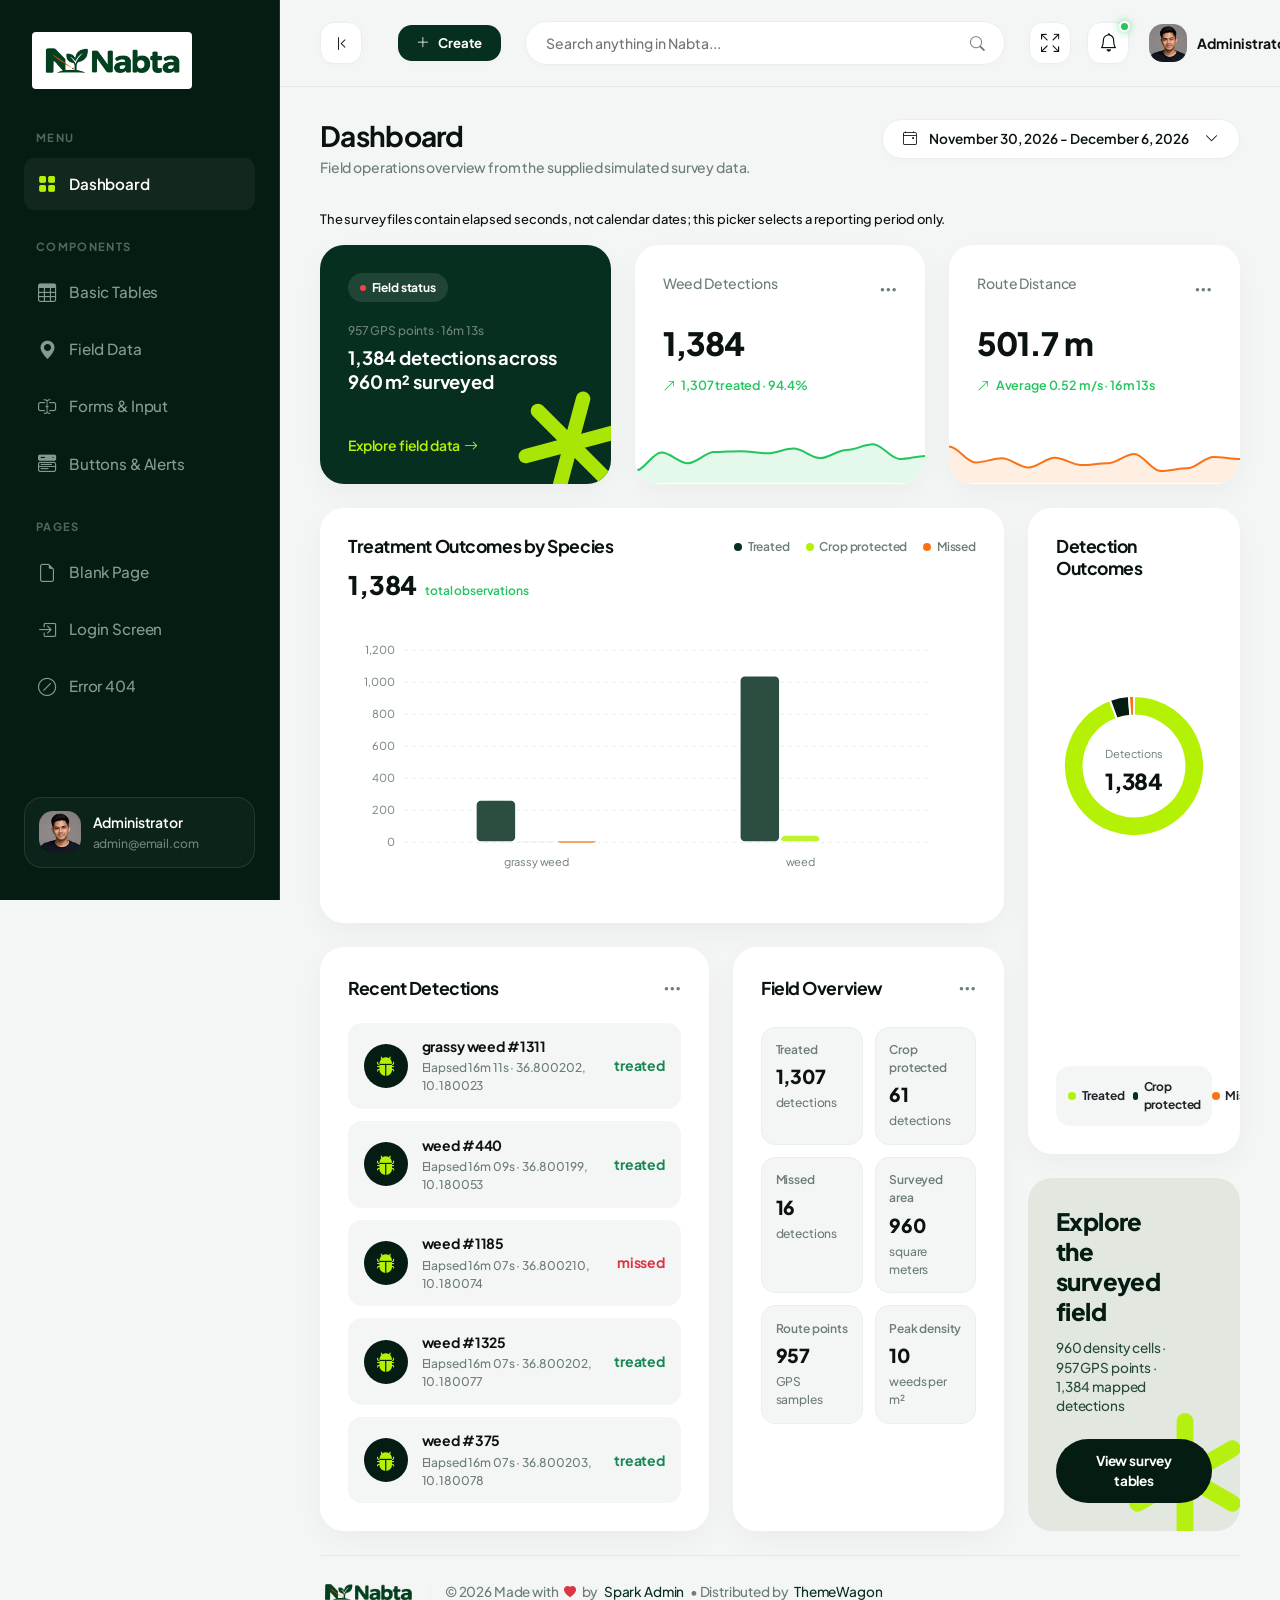
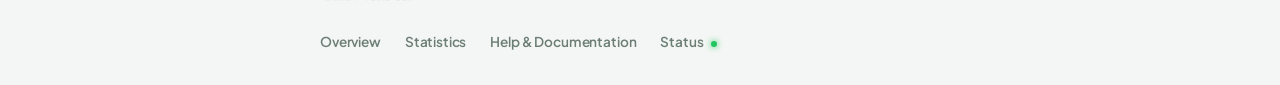
==== index.html @ 24cec5b4 "Complete Nabta field operations dashboard Co-authored-by: Copilot <223556219+Copilot@users.noreply.g" ====
<!DOCTYPE html>
<html lang="en">

<head>
  <meta charset="UTF-8">
  <meta name="viewport" content="width=device-width, initial-scale=1.0">
  <title>Nabta - Admin Dashboard</title>

  <!-- SEO Optimization -->
  <meta name="description" content="Nabta Admin Dashboard">
  <meta name="author" content="Spark Admin Team">

  <!-- Favicon -->
  <link rel="icon" type="image/png" href="assets/images/favicon.ico">

  <!-- Local Third-Party Libraries (100% Offline Compatible) -->
  <link rel="stylesheet" href="assets/libs/bootstrap/css/bootstrap.min.css">
  <link rel="stylesheet" href="assets/libs/bootstrap-icons/bootstrap-icons.css">
  <link rel="stylesheet" href="assets/libs/apexcharts/apexcharts.css">
  <link rel="stylesheet" href="assets/libs/flatpickr/flatpickr.min.css">

  <!-- Main Design System & Custom Stylesheet -->
  <link rel="stylesheet" href="assets/css/main.css">
</head>

<body>

  <!-- ==========================================
         START: Sidebar Component
         Highly polished, dark-green sticky navigation
         ========================================== -->
  <div class="sidebar-wrapper" id="sidebar">
    <!-- Brand Logo / Identity -->
    <a href="index.html" class="sidebar-brand">
      <img src="assets/images/nabta-logo.png" alt="Nabta">
    </a>

    <!-- Navigation Menu -->
    <div class="flex-grow-1 overflow-y-auto">
      <!-- Group: Menu -->
      <div class="sidebar-menu-section">
        <div class="sidebar-menu-title">Menu</div>
        <ul class="sidebar-menu-list">
          <li class="sidebar-menu-item">
            <a href="index.html" class="sidebar-menu-link active" id="menu-overview" title="Overview">
              <i class="bi bi-grid-fill"></i>
              <span>Dashboard</span>
            </a>
          </li>
        </ul>
      </div>

      <!-- Group: Components -->
      <div class="sidebar-menu-section">
        <div class="sidebar-menu-title">Components</div>
        <ul class="sidebar-menu-list">
          <li class="sidebar-menu-item">
            <a href="tables-basic.html" class="sidebar-menu-link" id="menu-basictables" title="Basic Tables">
              <i class="bi bi-table"></i>
              <span>Basic Tables</span>
            </a>
          </li>
          <li class="sidebar-menu-item">
            <a href="field-data.html" class="sidebar-menu-link" id="menu-fielddata" title="Field Data">
              <i class="bi bi-geo-alt-fill"></i>
              <span>Field Data</span>
            </a>
          </li>
          <li class="sidebar-menu-item">
            <a href="ui-forms.html" class="sidebar-menu-link" id="menu-uiforms" title="Forms and Input">
              <i class="bi bi-input-cursor-text"></i>
              <span>Forms & Input</span>
            </a>
          </li>
          <li class="sidebar-menu-item">
            <a href="ui-buttons.html" class="sidebar-menu-link" id="menu-uibuttons" title="Buttons">
              <i class="bi bi-menu-button-wide-fill"></i>
              <span>Buttons & Alerts</span>
            </a>
          </li>
        </ul>
      </div>

      <!-- Group: Pages -->
      <div class="sidebar-menu-section">
        <div class="sidebar-menu-title">Pages</div>
        <ul class="sidebar-menu-list">
          <li class="sidebar-menu-item">
            <a href="page-blank.html" class="sidebar-menu-link" id="menu-blankpage" title="Blank Page">
              <i class="bi bi-file-earmark"></i>
              <span>Blank Page</span>
            </a>
          </li>
          <li class="sidebar-menu-item">
            <a href="page-login.html" class="sidebar-menu-link" id="menu-loginpage" title="Login Page">
              <i class="bi bi-box-arrow-in-right"></i>
              <span>Login Screen</span>
            </a>
          </li>
          <li class="sidebar-menu-item">
            <a href="page-404.html" class="sidebar-menu-link" id="menu-404" title="404 Page">
              <i class="bi bi-slash-circle"></i>
              <span>Error 404</span>
            </a>
          </li>
        </ul>
      </div>
    </div>

    <!-- Sidebar Profile Card (Dynamic Footer) -->
    <div class="sidebar-profile">
      <img src="assets/images/avatar.png" alt="Administrator" class="sidebar-profile-img"
        onerror="this.src='https://images.unsplash.com/photo-1534528741775-53994a69daeb?q=80&w=256&auto=format&fit=crop'">
      <div class="sidebar-profile-info">
        <div class="sidebar-profile-name">Administrator</div>
        <div class="sidebar-profile-email">admin@email.com</div>
      </div>
    </div>
  </div>
  <!-- ==========================================
         END: Sidebar Component
         ========================================== -->


  <!-- ==========================================
         START: Main Content Area
         ========================================== -->
  <div class="main-wrapper">

    <!-- START: Top Navbar Component -->
    <header class="navbar-custom">
      <div class="navbar-left">
        <!-- Desktop sidebar toggle (visible on large screens only) -->
        <button class="btn-desktop-toggle d-none d-xl-flex align-items-center justify-content-center me-3"
          id="desktop-sidebar-toggle" aria-label="Minimize Sidebar">
          <i class="bi bi-chevron-bar-left"></i>
        </button>
        <!-- Mobile sidebar toggle -->
        <button class="sidebar-toggle-btn me-2" id="sidebar-toggle" aria-label="Toggle Navigation">
          <i class="bi bi-list"></i>
        </button>

        <!-- Quick Actions Dropdown -->
        <div class="dropdown ms-2">
          <button class="btn-quick-action dropdown-toggle" type="button" data-bs-toggle="dropdown" aria-expanded="false"
            id="quick-actions-dropdown">
            <i class="bi bi-plus-lg"></i>
            <span>Create</span>
          </button>
          <ul class="dropdown-menu dropdown-menu-quick-action" aria-labelledby="quick-actions-dropdown">
            <li class="dropdown-header">Quick Action Shortcuts</li>
            <li><a class="dropdown-item" href="#"><i class="bi bi-file-earmark-plus"></i> New Invoice</a></li>
            <li><a class="dropdown-item" href="#"><i class="bi bi-person-plus"></i> New User</a></li>
            <li><a class="dropdown-item" href="#"><i class="bi bi-box-seam"></i> New Product</a></li>
            <li>
              <hr class="dropdown-divider">
            </li>
            <li><a class="dropdown-item" href="#"><i class="bi bi-gear"></i> System Settings</a></li>
          </ul>
        </div>
      </div>

      <!-- Mid navbar: search pill -->
      <div class="navbar-search-wrapper">
        <input type="text" class="navbar-search-input" placeholder="Search anything in Nabta..." id="main-search">
        <button class="navbar-search-btn" aria-label="Search">
          <i class="bi bi-search"></i>
        </button>
      </div>

      <!-- Right actions -->
      <div class="navbar-actions">
        <!-- Fullscreen Toggle -->
        <button class="navbar-action-btn me-1" aria-label="Toggle Fullscreen" id="btn-fullscreen">
          <i class="bi bi-arrows-fullscreen"></i>
        </button>
        <div class="dropdown">
          <button class="navbar-action-btn dropdown-toggle" type="button" data-bs-toggle="dropdown"
            aria-expanded="false" id="btn-notifications" data-bs-auto-close="outside">
            <i class="bi bi-bell"></i>
            <span class="navbar-action-badge"></span>
          </button>
          <div class="dropdown-menu dropdown-menu-end dropdown-menu-notification p-0"
            aria-labelledby="btn-notifications">
            <div class="notification-header">
              <h6 class="notification-title">Notifications</h6>
              <button class="btn-clear-all" type="button">Mark all read</button>
            </div>
            <div class="notification-list" id="field-notifications">
              <p class="notification-text px-3 py-2 mb-0">Loading field alerts...</p>
            </div>
            <a href="ui-buttons.html#dataset-alerts" class="notification-footer">View All Field Alerts</a>
          </div>
        </div>

        <!-- Profile Dropdown -->
        <div class="dropdown ms-2">
          <button class="navbar-profile-btn dropdown-toggle" type="button" data-bs-toggle="dropdown"
            aria-expanded="false" id="profile-dropdown">
            <img src="assets/images/avatar.png" alt="Profile Image" class="navbar-profile-img">
            <span class="navbar-profile-name d-none d-md-inline">Administrator</span>
            <i class="bi bi-chevron-down navbar-profile-caret"></i>
          </button>
          <ul class="dropdown-menu dropdown-menu-end dropdown-menu-profile" aria-labelledby="profile-dropdown">
            <li class="dropdown-header">Welcome !</li>
            <li><a class="dropdown-item" href="#"><i class="bi bi-person"></i> My Account</a></li>
            <li><a class="dropdown-item" href="#"><i class="bi bi-gear"></i> Settings</a></li>
            <li><a class="dropdown-item" href="#"><i class="bi bi-lock"></i> Lock Screen</a></li>
            <li>
              <hr class="dropdown-divider">
            </li>
            <li><a class="dropdown-item text-danger" href="page-login.html"><i class="bi bi-box-arrow-right"></i>
                Logout</a></li>
          </ul>
        </div>
      </div>
    </header>
    <!-- END: Top Navbar Component -->

    <!-- START: Dashboard Header Banner -->
    <div class="page-header">
      <div>
        <h1 class="page-title">Dashboard</h1>
        <p class="page-subtitle">Field operations overview from the supplied simulated survey data.</p>
      </div>
      <button class="btn-date-picker" type="button" id="date-picker-trigger">
        <i class="bi bi-calendar4-event"></i>
        <span id="selected-date-range">Select reporting dates</span>
        <i class="bi bi-chevron-down ms-1"></i>
      </button>
    </div>
    <p class="small text-muted-green mb-3">The survey files contain elapsed seconds, not calendar dates; this picker selects a reporting period only.</p>
    <div id="field-data-error" class="alert alert-danger dataset-error" role="alert" hidden></div>
    <!-- END: Dashboard Header Banner -->

    <!-- START: Main Layout Grid (2 Columns: Dashboard + Performance Pane) -->
    <div class="row g-4" id="field-dashboard">

      <!-- TOP AREA: Quick Info Stat Cards Row (Full Width) -->
      <div class="col-12">
        <div class="row g-4">
          <!-- Stat Card 1: Green Alert Banner -->
          <div class="col-md-4">
            <div class="card alert-green-card">
              <div class="position-relative z-index-2">
                <span class="alert-green-badge">Field status</span>
                <div class="alert-green-date" id="survey-route-summary">Loading route summary...</div>
                <div class="alert-green-text" id="survey-detection-summary">Loading survey summary...</div>
              </div>
              <a href="field-data.html" class="alert-green-link z-index-2" id="alert-link-statistics">
                <span>Explore field data</span>
                <i class="bi bi-arrow-right"></i>
              </a>

              <!-- Inline SVG geometric decoration (Lime green 6-pointed star/asterisk with rounded caps) -->
              <svg class="alert-green-bg-shape" viewBox="0 0 100 100" fill="none" xmlns="http://www.w3.org/2000/svg">
                <g transform="translate(50,50)">
                  <rect x="-6" y="-45" width="12" height="90" rx="6" ry="6" fill="#B4F105" />
                  <rect x="-6" y="-45" width="12" height="90" rx="6" ry="6" fill="#B4F105" transform="rotate(60)" />
                  <rect x="-6" y="-45" width="12" height="90" rx="6" ry="6" fill="#B4F105" transform="rotate(120)" />
                </g>
              </svg>
            </div>
          </div>

          <!-- Field KPI: detections -->
          <div class="col-md-4">
            <div class="card card-stat d-flex flex-column justify-content-between">
              <div>
                <div class="card-header">
                  <span class="stat-label">Weed Detections</span>
                  <div class="dropdown">
                    <button class="card-more-btn" type="button" data-bs-toggle="dropdown" aria-expanded="false"
                      aria-label="More Options" id="btn-more-income">
                      <i class="bi bi-three-dots"></i>
                    </button>
                    <ul class="dropdown-menu dropdown-menu-end dropdown-menu-custom">
                      <li><a class="dropdown-item" href="#"><i class="bi bi-arrow-repeat"></i> Refresh</a></li>
                      <li><a class="dropdown-item" href="#"><i class="bi bi-file-earmark-arrow-down"></i> Export
                          Report</a></li>
                      <li>
                        <hr class="dropdown-divider">
                      </li>
                      <li><a class="dropdown-item text-danger" href="#"><i class="bi bi-eye-slash"></i> Hide Details</a>
                      </li>
                    </ul>
                  </div>
                </div>
                <div class="stat-value" id="stat-detections-value">—</div>
                <div class="trend-badge trend-up">
                  <i class="bi bi-arrow-up-right"></i>
                  <span id="stat-detections-detail">Loading observations...</span>
                </div>
              </div>
              <div class="sparkline-container sparkline-card-footer">
                <div id="detections-sparkline"></div>
              </div>
            </div>
          </div>

          <!-- Field KPI: route distance -->
          <div class="col-md-4">
            <div class="card card-stat d-flex flex-column justify-content-between">
              <div>
                <div class="card-header">
                  <span class="stat-label">Route Distance</span>
                  <div class="dropdown">
                    <button class="card-more-btn" type="button" data-bs-toggle="dropdown" aria-expanded="false"
                      aria-label="More Options" id="btn-more-return">
                      <i class="bi bi-three-dots"></i>
                    </button>
                    <ul class="dropdown-menu dropdown-menu-end dropdown-menu-custom">
                      <li><a class="dropdown-item" href="#"><i class="bi bi-arrow-repeat"></i> Refresh</a></li>
                      <li><a class="dropdown-item" href="#"><i class="bi bi-file-earmark-arrow-down"></i> Export
                          Report</a></li>
                      <li>
                        <hr class="dropdown-divider">
                      </li>
                      <li><a class="dropdown-item text-danger" href="#"><i class="bi bi-eye-slash"></i> Hide Details</a>
                      </li>
                    </ul>
                  </div>
                </div>
                <div class="stat-value" id="stat-distance-value">—</div>
                <div class="trend-badge trend-up">
                  <i class="bi bi-arrow-up-right"></i>
                  <span id="stat-distance-detail">Loading route...</span>
                </div>
              </div>
              <div class="sparkline-container sparkline-card-footer">
                <div id="speed-sparkline"></div>
              </div>
            </div>
          </div>
        </div>
      </div>
      <!-- END: TOP AREA -->

      <!-- LEFT AREA: Primary Dashboard Stats & Tables -->
      <div class="col-xl-9 col-lg-8">

        <!-- START: Field Detection and Route Summary -->
        <div class="row g-4">
          <!-- Column: Detection outcomes by species -->
          <div class="col-12">
            <div class="card mb-0">
              <div class="card-header mb-2">
                <h2 class="card-title">Treatment Outcomes by Species</h2>
                <!-- Custom Static Legends -->
                <div class="d-flex gap-3 align-items-center">
                  <div class="chart-legend-item">
                    <span class="legend-dot bg-forest-medium"></span>
                    <span class="chart-legend-label">Treated</span>
                  </div>
                  <div class="chart-legend-item">
                    <span class="legend-dot bg-lime-accent"></span>
                    <span class="chart-legend-label">Crop protected</span>
                  </div>
                  <div class="chart-legend-item">
                    <span class="legend-dot bg-brand-orange"></span>
                    <span class="chart-legend-label">Missed</span>
                  </div>
                </div>
              </div>
              <div class="d-flex align-items-baseline gap-2 mb-3">
                <span class="stat-value-amount" id="field-detection-total">—</span>
                <span class="trend-badge trend-up fs-xs">total observations</span>
              </div>
              <div id="treatment-chart"></div>
            </div>
          </div>

          <!-- Column: Recent detections -->
          <div class="col-md-7 d-flex flex-column">
            <div class="card h-100 flex-grow-1">
              <div class="card-header">
                <h2 class="card-title">Recent Detections</h2>
                <div class="dropdown">
                  <button class="card-more-btn" type="button" data-bs-toggle="dropdown" aria-expanded="false"
                    aria-label="More Options" id="btn-more-transaction">
                    <i class="bi bi-three-dots"></i>
                  </button>
                  <ul class="dropdown-menu dropdown-menu-end dropdown-menu-custom">
                    <li><a class="dropdown-item" href="#"><i class="bi bi-funnel"></i> Filter Status</a></li>
                    <li><a class="dropdown-item" href="#"><i class="bi bi-file-earmark-arrow-down"></i> Export CSV</a>
                    </li>
                  </ul>
                </div>
              </div>

              <div class="transaction-list" id="recent-detections">
                <p class="text-muted-green px-2">Loading detection records...</p>
              </div>

            </div>
          </div>

          <!-- Column: Field Overview Statistics -->
          <div class="col-md-5 d-flex flex-column">
            <div class="card h-100 flex-grow-1">
              <div class="card-header">
                <h2 class="card-title">Field Overview</h2>
                <div class="dropdown">
                  <button class="card-more-btn" type="button" data-bs-toggle="dropdown" aria-expanded="false"
                    aria-label="More Options" id="btn-more-products">
                    <i class="bi bi-three-dots"></i>
                  </button>
                  <ul class="dropdown-menu dropdown-menu-end dropdown-menu-custom">
                    <li><a class="dropdown-item" href="ui-forms.html"><i class="bi bi-funnel"></i> Filter Survey</a></li>
                    <li><a class="dropdown-item" href="field-data.html"><i class="bi bi-table"></i> View Records</a></li>
                  </ul>
                </div>
              </div>

              <div class="field-stats-grid">
                <div class="field-stat-tile">
                  <span class="field-stat-label">Treated</span>
                  <strong class="field-stat-value" id="field-treated-count">—</strong>
                  <small>detections</small>
                </div>
                <div class="field-stat-tile">
                  <span class="field-stat-label">Crop protected</span>
                  <strong class="field-stat-value" id="field-protected-count">—</strong>
                  <small>detections</small>
                </div>
                <div class="field-stat-tile">
                  <span class="field-stat-label">Missed</span>
                  <strong class="field-stat-value" id="field-missed-count">—</strong>
                  <small>detections</small>
                </div>
                <div class="field-stat-tile">
                  <span class="field-stat-label">Surveyed area</span>
                  <strong class="field-stat-value" id="field-surveyed-area">—</strong>
                  <small>square meters</small>
                </div>
                <div class="field-stat-tile">
                  <span class="field-stat-label">Route points</span>
                  <strong class="field-stat-value" id="field-route-points">—</strong>
                  <small>GPS samples</small>
                </div>
                <div class="field-stat-tile">
                  <span class="field-stat-label">Peak density</span>
                  <strong class="field-stat-value" id="field-peak-density">—</strong>
                  <small>weeds per m²</small>
                </div>
              </div>
            </div>

          </div>
        </div>
        <!-- END: Details Area -->

      </div>

      <!-- RIGHT AREA: Performance Details Sidebar Panel -->
      <div class="col-xl-3 col-lg-4">
        <div class="right-panel-wrapper d-flex flex-column gap-4 h-100">

          <!-- Performance Donut Chart card -->
          <div class="card flex-grow-1 d-flex flex-column justify-content-between mb-0">
            <div class="card-header mb-1">
              <h2 class="card-title">Detection Outcomes</h2>
            </div>

            <div id="outcomes-chart"></div>

            <!-- Custom Legends below the chart -->
            <div class="chart-legends-container">
              <div class="chart-legend-item">
                <span class="legend-dot bg-lime-accent"></span>
                <span class="text-muted-green">Treated</span>
              </div>
              <div class="chart-legend-item">
                <span class="legend-dot bg-forest-medium"></span>
                <span class="text-muted-green">Crop protected</span>
              </div>
              <div class="chart-legend-item">
                <span class="legend-dot bg-brand-orange"></span>
                <span class="text-muted-green">Missed</span>
              </div>
            </div>
          </div>

          <!-- Level Up Promotion CTA banner -->
          <div class="promo-banner-card">
            <!-- Inline SVG geometric decoration (Lime green 6-pointed star/asterisk with rounded caps) -->
            <svg class="promo-banner-bg-shape" viewBox="0 0 100 100" fill="none" xmlns="http://www.w3.org/2000/svg">
              <g transform="translate(50,50)">
                <rect x="-6" y="-45" width="12" height="90" rx="6" ry="6" fill="#B4F105" />
                <rect x="-6" y="-45" width="12" height="90" rx="6" ry="6" fill="#B4F105" transform="rotate(60)" />
                <rect x="-6" y="-45" width="12" height="90" rx="6" ry="6" fill="#B4F105" transform="rotate(120)" />
              </g>
            </svg>

            <h3 class="promo-title">Explore the surveyed field</h3>
            <p class="promo-desc" id="field-survey-summary">Density and route data are loading.</p>
            <a href="field-data.html" class="btn-promo text-decoration-none">View survey tables</a>
          </div>
        </div>
      </div>
      <!-- END: RIGHT AREA -->

    </div>
    <!-- END: Main Layout Grid -->

    <!-- START: Footer Component -->
    <footer class="footer-custom">
      <div class="footer-left">
        <span class="footer-logo">
          <img src="assets/images/nabta-logo.png" alt="Nabta">
        </span>
        <span class="footer-separator">|</span>
        <span class="footer-copy">&copy; 2026 Made with <i class="bi bi-heart-fill text-danger footer-heart"></i> by<a
            href="https://sparkadminpro.gumroad.com/" target="_blank">Spark Admin</a>• Distributed by <a
            href="https://www.themewagon.com/" target="_blank">ThemeWagon</a> </span>
      </div>
      <div class="footer-right">
        <ul class="footer-links">
          <li><a href="#" class="footer-link">Overview</a></li>
          <li><a href="#" class="footer-link">Statistics</a></li>
          <li><a href="#" class="footer-link">Help & Documentation</a></li>
          <li><a href="#" class="footer-link">Status <span class="status-dot"></span></a></li>
        </ul>
      </div>
    </footer>
    <!-- END: Footer Component -->

  </div>
  <!-- ==========================================
         END: Main Content Area
         ========================================== -->

  <!-- Local Third-Party Libraries Script dependencies -->
  <script src="assets/libs/bootstrap/js/bootstrap.bundle.min.js"></script>
  <script src="assets/libs/apexcharts/apexcharts.min.js"></script>
  <script src="assets/libs/flatpickr/flatpickr.min.js"></script>

  <script src="assets/js/field-data.js"></script>
  <script src="assets/js/field-ui.js"></script>
  <!-- Local dashboard interactions controller -->
  <script src="assets/js/dashboard.js"></script>
  <script src="assets/js/field-dashboard.js"></script>
</body>

</html>
---- assets/libs/apexcharts/apexcharts.css ----
@keyframes opaque {
  0% {
    opacity: 0
  }

  to {
    opacity: 1
  }
}

@keyframes resizeanim {

  0%,
  to {
    opacity: 0
  }
}

.apexcharts-canvas {
  position: relative;
  direction: ltr !important;
  user-select: none;
  /* Focus indicator colour. Themes override below. */
  --apexcharts-focus-color: #008FFB;
}

/* Dark theme & high-contrast: brighter focus colour for sufficient contrast. */
.apexcharts-canvas .apexcharts-theme-dark,
.apexcharts-theme-dark.apexcharts-canvas {
  --apexcharts-focus-color: #FFD500;
}
.apexcharts-canvas.apexcharts-high-contrast,
.apexcharts-high-contrast.apexcharts-canvas {
  --apexcharts-focus-color: #FFFF00;
}

/* Visually-hidden aria-live status region (WCAG 4.1.3 Status Messages). */
.apexcharts-sr-status {
  position: absolute;
  width: 1px;
  height: 1px;
  padding: 0;
  margin: -1px;
  overflow: hidden;
  clip: rect(0, 0, 0, 0);
  white-space: nowrap;
  border: 0;
}

/* Respect OS-level reduced-motion preference (WCAG 2.3.3). */
@media (prefers-reduced-motion: reduce) {
  .apexcharts-canvas *,
  .apexcharts-canvas *::before,
  .apexcharts-canvas *::after {
    animation-duration: 0.01ms !important;
    animation-iteration-count: 1 !important;
    transition-duration: 0.01ms !important;
  }
}

.apexcharts-canvas ::-webkit-scrollbar {
  -webkit-appearance: none;
  width: 6px
}

.apexcharts-canvas ::-webkit-scrollbar-thumb {
  border-radius: 4px;
  background-color: rgba(0, 0, 0, .5);
  box-shadow: 0 0 1px rgba(255, 255, 255, .5);
  -webkit-box-shadow: 0 0 1px rgba(255, 255, 255, .5)
}

.apexcharts-inner {
  position: relative
}

.apexcharts-text tspan {
  font-family: inherit
}

rect.legend-mouseover-inactive,
.legend-mouseover-inactive rect,
.legend-mouseover-inactive path,
.legend-mouseover-inactive circle,
.legend-mouseover-inactive line,
.legend-mouseover-inactive text.apexcharts-yaxis-title-text,
.legend-mouseover-inactive text.apexcharts-yaxis-label {
  transition: .15s ease all;
  opacity: .2
}

.apexcharts-legend-text {
  padding-left: 15px;
  margin-left: -15px;
}

.apexcharts-legend-series[role="button"]:focus {
  outline: 2px solid var(--apexcharts-focus-color, #008FFB);
  outline-offset: 2px;
}

.apexcharts-legend-series[role="button"]:focus:not(:focus-visible) {
  outline: none;
}

.apexcharts-legend-series[role="button"]:focus-visible {
  outline: 2px solid var(--apexcharts-focus-color, #008FFB);
  outline-offset: 2px;
}

.apexcharts-series-collapsed {
  opacity: 0
}

.apexcharts-canvas svg:focus:not(:focus-visible) {
  outline: none;
}

/* Keyboard navigation focus indicator on SVG data elements.
   SVG elements don't support CSS outline, so we use stroke. */
.apexcharts-bar-area.apexcharts-keyboard-focused,
.apexcharts-candlestick-area.apexcharts-keyboard-focused,
.apexcharts-boxPlot-area.apexcharts-keyboard-focused,
.apexcharts-rangebar-area.apexcharts-keyboard-focused,
.apexcharts-pie-area.apexcharts-keyboard-focused,
.apexcharts-heatmap-rect.apexcharts-keyboard-focused,
.apexcharts-treemap-rect.apexcharts-keyboard-focused {
  stroke: var(--apexcharts-focus-color, #008FFB);
  stroke-width: 2;
  stroke-opacity: 1;
}

.apexcharts-tooltip {
  --apx-tt-bg: #ffffff;
  --apx-tt-border: rgba(15, 23, 42, 0.06);
  /* Layered shadow: tight inner contact + soft outer drop. The two Y
   * offsets are exposed as variables so they flip in sync with the
   * arrow when the tooltip is below the data point — see the
   * `[data-placement="bottom"]` rule further down. */
  --apx-tt-shadow-y-mid: 8px;
  --apx-tt-shadow-y-far: 16px;
  --apx-tt-shadow: 0 0 0 1px rgba(15, 23, 42, 0.04), 0 var(--apx-tt-shadow-y-mid) 16px -6px rgba(15, 23, 42, 0.12), 0 var(--apx-tt-shadow-y-far) 36px -12px rgba(15, 23, 42, 0.18);
  --apx-tt-arrow-bg: var(--apx-tt-bg);
  /* Two stacked drop-shadows: the first is a tight contact halo for
   * edge definition against light chart backgrounds; the second is a
   * softer directional drop that lifts the arrow off the surface.
   * `--apx-tt-arrow-drop-y` is the Y offset of the directional drop;
   * a per-placement rule below flips it to negative when the tooltip
   * is below the data point (arrow on top) so the shadow always
   * casts outward instead of into the tooltip body. */
  --apx-tt-arrow-drop-y: 2px;
  --apx-tt-arrow-shadow: drop-shadow(0 0 0.5px rgba(15, 23, 42, 0.2)) drop-shadow(0 var(--apx-tt-arrow-drop-y) 4px rgba(15, 23, 42, 0.2));
  --apx-tt-color: #0f172a;
  --apx-tt-color-muted: rgba(15, 23, 42, 0.55);
  border-radius: 8px;
  background: var(--apx-tt-bg);
  border: 1px solid var(--apx-tt-border);
  box-shadow: var(--apx-tt-shadow);
  color: var(--apx-tt-color);
  cursor: default;
  font-size: 13px;
  left: 0;
  top: 0;
  opacity: 0;
  pointer-events: none;
  position: absolute;
  display: flex;
  flex-direction: column;
  padding: 2px 0;
  white-space: nowrap;
  z-index: 12;
  transition: opacity .12s ease
}

/* While the tooltip is visible, smoothly animate position changes
 * between data points. Kept short (160 ms) and ease-out so it stays
 * responsive — too long would feel laggy when sweeping across many
 * points fast. The position transition is only attached after the
 * first paint (Position.applyTooltipPosition flips `data-positioned`
 * once the tooltip has been placed) so the *first* show doesn't slide
 * the tooltip in from the previously-stale (0,0) coordinates. */
.apexcharts-tooltip.apexcharts-active {
  opacity: 1;
  transition: opacity .12s ease
}
.apexcharts-tooltip.apexcharts-active[data-positioned="true"] {
  transition: opacity .12s ease, left .16s ease-out, top .16s ease-out
}

.apexcharts-tooltip.apexcharts-theme-light {
  /* defaults already set above; class kept for backward-compat selectors */
}

.apexcharts-tooltip.apexcharts-theme-dark {
  --apx-tt-bg: #1c1c1f;
  --apx-tt-border: rgba(255, 255, 255, 0.08);
  --apx-tt-shadow: 0 0 0 1px rgba(0, 0, 0, 0.4), 0 var(--apx-tt-shadow-y-mid) 16px -6px rgba(0, 0, 0, 0.45), 0 var(--apx-tt-shadow-y-far) 36px -12px rgba(0, 0, 0, 0.55);
  --apx-tt-arrow-shadow: drop-shadow(0 0 0.5px rgba(0, 0, 0, 0.55)) drop-shadow(0 var(--apx-tt-arrow-drop-y) 4px rgba(0, 0, 0, 0.45));
  --apx-tt-color: #f3f4f6;
  --apx-tt-color-muted: rgba(243, 244, 246, 0.55);
}

.apexcharts-tooltip * {
  font-family: inherit
}

.apexcharts-tooltip-title {
  padding: 8px 12px 4px;
  font-size: 12px;
  font-weight: 600;
  letter-spacing: 0.01em;
  color: var(--apx-tt-color-muted);
  background: transparent;
  border-bottom: none;
  margin-bottom: 0
}

.apexcharts-tooltip.apexcharts-theme-light .apexcharts-tooltip-title,
.apexcharts-tooltip.apexcharts-theme-dark .apexcharts-tooltip-title {
  background: transparent;
  border-bottom: none
}

/* `fillSeriesColor`: each series-group already paints itself with the
 * series colour. Drop the glass body entirely (transparent bg, no
 * border, no backdrop-filter, no padding) and clip the coloured
 * series-group(s) to the tooltip's rounded corners so they fill the
 * shell edge-to-edge. Text inside the coloured group is forced to
 * white for contrast. */
.apexcharts-tooltip.apexcharts-tooltip-fill-series {
  background: transparent;
  -webkit-backdrop-filter: none;
  backdrop-filter: none;
  border: none;
  padding: 0;
  overflow: hidden;
  color: #fff
}

.apexcharts-tooltip.apexcharts-tooltip-fill-series .apexcharts-tooltip-title {
  background: rgba(0, 0, 0, 0.22);
  color: #fff;
  opacity: 1;
  padding: 6px 12px
}

.apexcharts-tooltip.apexcharts-tooltip-fill-series .apexcharts-tooltip-series-group {
  color: #fff
}

/* Arrow connector — sits *entirely outside* the tooltip body. Shares
 * the body's solid fill so it reads as a single shape. `filter:
 * drop-shadow` traces the clipped triangle outline (a regular
 * `box-shadow` would be erased by the `clip-path`). */
.apexcharts-tooltip-arrow {
  position: absolute;
  width: 7px;
  height: 14px;
  background: var(--apx-tt-arrow-bg);
  /* The variable already contains the full `drop-shadow(...) ...` filter
   * chain (stacked shadows) so it's applied raw. */
  -webkit-filter: var(--apx-tt-arrow-shadow);
  filter: var(--apx-tt-arrow-shadow);
  pointer-events: none;
  top: calc(var(--apx-tt-arrow-y, 50%) - 7px)
}

.apexcharts-tooltip[data-placement="right"] .apexcharts-tooltip-arrow {
  left: -7px;
  clip-path: polygon(0 50%, 100% 0, 100% 100%)
}

.apexcharts-tooltip[data-placement="left"] .apexcharts-tooltip-arrow {
  right: -7px;
  clip-path: polygon(100% 50%, 0 0, 0 100%)
}

/* Vertical arrow variants: tooltip is above/below the data point and the
 * arrow points down/up. The base rule above uses `--apx-tt-arrow-y` for
 * left/right placement; for top/bottom we re-orient the rectangle and
 * use `--apx-tt-arrow-x` (set by applyTooltipPosition). */
.apexcharts-tooltip[data-placement="top"] .apexcharts-tooltip-arrow,
.apexcharts-tooltip[data-placement="bottom"] .apexcharts-tooltip-arrow {
  width: 14px;
  height: 7px;
  top: auto;
  left: calc(var(--apx-tt-arrow-x, 50%) - 7px)
}

.apexcharts-tooltip[data-placement="top"] .apexcharts-tooltip-arrow {
  bottom: -7px;
  clip-path: polygon(50% 100%, 0 0, 100% 0)
}

.apexcharts-tooltip[data-placement="bottom"] .apexcharts-tooltip-arrow {
  top: -7px;
  clip-path: polygon(50% 0, 0 100%, 100% 100%)
}

/* When the tooltip is flipped below the data point (arrow on top
 * pointing up), the default downward-biased shadows leave the top
 * edge of both the body *and* the arrow undefined. Flipping every
 * Y offset to negative casts the entire elevation upward so the
 * shadow falls between the tooltip and the bar above. */
.apexcharts-tooltip[data-placement="bottom"] {
  --apx-tt-shadow-y-mid: -8px;
  --apx-tt-shadow-y-far: -16px;
  --apx-tt-arrow-drop-y: -2px
}

.apexcharts-tooltip-text-goals-value,
.apexcharts-tooltip-text-y-value,
.apexcharts-tooltip-text-z-value {
  display: inline-block;
  margin-left: 5px;
  font-weight: 600
}

.apexcharts-tooltip-text-goals-label:empty,
.apexcharts-tooltip-text-goals-value:empty,
.apexcharts-tooltip-text-y-label:empty,
.apexcharts-tooltip-text-y-value:empty,
.apexcharts-tooltip-text-z-value:empty,
.apexcharts-tooltip-title:empty {
  display: none
}

.apexcharts-tooltip-text-goals-label,
.apexcharts-tooltip-text-goals-value {
  padding: 6px 0 5px
}

.apexcharts-tooltip-goals-group,
.apexcharts-tooltip-text-goals-label,
.apexcharts-tooltip-text-goals-value {
  display: flex
}

.apexcharts-tooltip-text-goals-label:not(:empty),
.apexcharts-tooltip-text-goals-value:not(:empty) {
  margin-top: -6px
}

.apexcharts-tooltip-marker {
  display: inline-flex;
  align-items: center;
  justify-content: center;
  position: relative;
  width: 12px;
  height: 12px;
  margin-right: 6px;
  vertical-align: middle;
  color: inherit;
}

.apexcharts-tooltip-marker svg {
  width: 100%;
  height: 100%;
  display: block;
}

.apexcharts-tooltip-series-group {
  padding: 4px 12px;
  display: none;
  gap: 8px;
  text-align: left;
  justify-content: left;
  align-items: center
}

.apexcharts-tooltip-series-group.apexcharts-active .apexcharts-tooltip-marker {
  opacity: 1
}

.apexcharts-tooltip-series-group.apexcharts-active:last-child,
.apexcharts-tooltip-series-group:last-child {
  padding-bottom: 8px
}

.apexcharts-tooltip-y-group {
  padding: 6px 0 5px
}

.apexcharts-custom-tooltip,
.apexcharts-tooltip-box {
  padding: 4px 8px
}

.apexcharts-tooltip-boxPlot {
  display: flex;
  flex-direction: column-reverse
}

.apexcharts-tooltip-box>div {
  margin: 4px 0
}

.apexcharts-tooltip-box span.value {
  font-weight: 700
}

.apexcharts-tooltip-rangebar {
  padding: 5px 8px
}

.apexcharts-tooltip-rangebar .category {
  font-weight: 600;
  color: #777
}

.apexcharts-tooltip-rangebar .series-name {
  font-weight: 700;
  display: block;
  margin-bottom: 5px
}

/* X/Y axis tooltips — small popovers that label the crosshair on the
 * axes. Restyled to match the modern data-tooltip palette: solid white
 * body with a subtle border + soft drop-shadow, smaller font, rounded
 * corners. The arrows still use the CSS border-triangle technique
 * (cheap, crisp at small sizes); their colours flow from CSS variables
 * so light/dark themes only need one override per axis. */
.apexcharts-xaxistooltip,
.apexcharts-yaxistooltip {
  --apx-axt-bg: #ffffff;
  --apx-axt-border: rgba(15, 23, 42, 0.08);
  --apx-axt-color: #0f172a;
  --apx-axt-shadow: 0 4px 12px -4px rgba(15, 23, 42, 0.18), 0 1px 3px -1px rgba(15, 23, 42, 0.12);
  opacity: 0;
  pointer-events: none;
  color: var(--apx-axt-color);
  font-size: 12px;
  font-weight: 500;
  text-align: center;
  border-radius: 6px;
  position: absolute;
  z-index: 10;
  background: var(--apx-axt-bg);
  border: 1px solid var(--apx-axt-border);
  box-shadow: var(--apx-axt-shadow)
}

.apexcharts-xaxistooltip.apexcharts-theme-dark,
.apexcharts-yaxistooltip.apexcharts-theme-dark {
  --apx-axt-bg: #1c1c1f;
  --apx-axt-border: rgba(255, 255, 255, 0.1);
  --apx-axt-color: #f3f4f6;
  --apx-axt-shadow: 0 4px 12px -4px rgba(0, 0, 0, 0.55), 0 1px 3px -1px rgba(0, 0, 0, 0.45)
}

.apexcharts-xaxistooltip {
  padding: 4px 8px;
  transition: .15s ease all
}

.apexcharts-xaxistooltip:after,
.apexcharts-xaxistooltip:before {
  left: 50%;
  border: solid transparent;
  content: " ";
  height: 0;
  width: 0;
  position: absolute;
  pointer-events: none
}

/* :before paints the 1px border outline of the triangle (slightly larger
 * than :after); :after sits inside and paints the fill — leaves a 1px
 * ring of :before visible at the edges. */
.apexcharts-xaxistooltip:after {
  border-color: transparent;
  border-width: 5px;
  margin-left: -5px
}

.apexcharts-xaxistooltip:before {
  border-color: transparent;
  border-width: 6px;
  margin-left: -6px
}

.apexcharts-xaxistooltip-bottom:after,
.apexcharts-xaxistooltip-bottom:before {
  bottom: 100%
}

.apexcharts-xaxistooltip-top:after,
.apexcharts-xaxistooltip-top:before {
  top: 100%
}

.apexcharts-xaxistooltip-bottom:after {
  border-bottom-color: var(--apx-axt-bg)
}

.apexcharts-xaxistooltip-bottom:before {
  border-bottom-color: var(--apx-axt-border)
}

.apexcharts-xaxistooltip-top:after {
  border-top-color: var(--apx-axt-bg)
}

.apexcharts-xaxistooltip-top:before {
  border-top-color: var(--apx-axt-border)
}

.apexcharts-xaxistooltip.apexcharts-active {
  opacity: 1;
  transition: .15s ease all
}

.apexcharts-yaxistooltip {
  padding: 3px 8px
}

.apexcharts-yaxistooltip:after,
.apexcharts-yaxistooltip:before {
  top: 50%;
  border: solid transparent;
  content: " ";
  height: 0;
  width: 0;
  position: absolute;
  pointer-events: none
}

.apexcharts-yaxistooltip:after {
  border-color: transparent;
  border-width: 5px;
  margin-top: -5px
}

.apexcharts-yaxistooltip:before {
  border-color: transparent;
  border-width: 6px;
  margin-top: -6px
}

.apexcharts-yaxistooltip-left:after,
.apexcharts-yaxistooltip-left:before {
  left: 100%
}

.apexcharts-yaxistooltip-right:after,
.apexcharts-yaxistooltip-right:before {
  right: 100%
}

.apexcharts-yaxistooltip-left:after {
  border-left-color: var(--apx-axt-bg)
}

.apexcharts-yaxistooltip-left:before {
  border-left-color: var(--apx-axt-border)
}

.apexcharts-yaxistooltip-right:after {
  border-right-color: var(--apx-axt-bg)
}

.apexcharts-yaxistooltip-right:before {
  border-right-color: var(--apx-axt-border)
}

.apexcharts-yaxistooltip.apexcharts-active {
  opacity: 1
}

.apexcharts-yaxistooltip-hidden {
  display: none
}

.apexcharts-xcrosshairs,
.apexcharts-ycrosshairs {
  pointer-events: none;
  opacity: 0;
  transition: .15s ease all
}

.apexcharts-xcrosshairs.apexcharts-active,
.apexcharts-ycrosshairs.apexcharts-active {
  opacity: 1;
  transition: .15s ease all
}

.apexcharts-ycrosshairs-hidden {
  opacity: 0
}

.apexcharts-selection-rect {
  cursor: move
}

.svg_select_shape {
  stroke-width: 1;
  stroke-dasharray: 10 10;
  stroke: black;
  stroke-opacity: 0.1;
  pointer-events: none;
  fill: none;
}

.svg_select_handle {
  stroke-width: 3;
  stroke: black;
  fill: none;
}

.svg_select_handle_r {
  cursor: e-resize;
}

.svg_select_handle_l {
  cursor: w-resize;
}

.apexcharts-svg.apexcharts-zoomable.hovering-zoom {
  cursor: crosshair
}

.apexcharts-svg.apexcharts-zoomable.hovering-pan {
  cursor: move
}

.apexcharts-menu-icon,
.apexcharts-pan-icon,
.apexcharts-reset-icon,
.apexcharts-selection-icon,
.apexcharts-toolbar-custom-icon,
.apexcharts-zoom-icon,
.apexcharts-zoomin-icon,
.apexcharts-zoomout-icon {
  cursor: pointer;
  /* WCAG 2.5.8 Target Size (Minimum): 24×24 CSS px hit target. */
  width: 26px;
  height: 24px;
  line-height: 24px;
  color: #6e8192;
  text-align: center;
  /* Reset native <button> chrome — these are styled via SVG icons. */
  padding: 0;
  margin: 0;
  background: transparent;
  border: 0;
  border-radius: 5px;
  display: inline-flex;
  align-items: center;
  justify-content: center;
  transition: background-color .12s ease, color .12s ease;
}

.apexcharts-menu-icon svg,
.apexcharts-pan-icon svg,
.apexcharts-reset-icon svg,
.apexcharts-selection-icon svg,
.apexcharts-zoom-icon svg,
.apexcharts-zoomin-icon svg,
.apexcharts-zoomout-icon svg {
  width: 18px;
  height: 18px;
  fill: none;
  stroke: currentColor;
  stroke-width: 2;
  stroke-linecap: round;
  stroke-linejoin: round
}

.apexcharts-theme-dark .apexcharts-menu-icon,
.apexcharts-theme-dark .apexcharts-pan-icon,
.apexcharts-theme-dark .apexcharts-reset-icon,
.apexcharts-theme-dark .apexcharts-selection-icon,
.apexcharts-theme-dark .apexcharts-toolbar-custom-icon,
.apexcharts-theme-dark .apexcharts-zoom-icon,
.apexcharts-theme-dark .apexcharts-zoomin-icon,
.apexcharts-theme-dark .apexcharts-zoomout-icon {
  color: #d4d6dc
}

.apexcharts-canvas .apexcharts-pan-icon.apexcharts-selected,
.apexcharts-canvas .apexcharts-reset-zoom-icon.apexcharts-selected,
.apexcharts-canvas .apexcharts-selection-icon.apexcharts-selected,
.apexcharts-canvas .apexcharts-zoom-icon.apexcharts-selected {
  background: rgba(0, 143, 251, 0.12);
  color: #008ffb
}

.apexcharts-theme-light .apexcharts-menu-icon:hover,
.apexcharts-theme-light .apexcharts-pan-icon:not(.apexcharts-selected):hover,
.apexcharts-theme-light .apexcharts-reset-icon:hover,
.apexcharts-theme-light .apexcharts-selection-icon:not(.apexcharts-selected):hover,
.apexcharts-theme-light .apexcharts-zoom-icon:not(.apexcharts-selected):hover,
.apexcharts-theme-light .apexcharts-zoomin-icon:hover,
.apexcharts-theme-light .apexcharts-zoomout-icon:hover {
  background: rgba(15, 23, 42, 0.06);
  color: #1f2937
}

.apexcharts-theme-dark .apexcharts-menu-icon:hover,
.apexcharts-theme-dark .apexcharts-pan-icon:not(.apexcharts-selected):hover,
.apexcharts-theme-dark .apexcharts-reset-icon:hover,
.apexcharts-theme-dark .apexcharts-selection-icon:not(.apexcharts-selected):hover,
.apexcharts-theme-dark .apexcharts-zoom-icon:not(.apexcharts-selected):hover,
.apexcharts-theme-dark .apexcharts-zoomin-icon:hover,
.apexcharts-theme-dark .apexcharts-zoomout-icon:hover {
  background: rgba(255, 255, 255, 0.08);
  color: #fff
}

.apexcharts-menu-icon,
.apexcharts-selection-icon {
  position: relative
}

.apexcharts-toolbar {
  position: absolute;
  z-index: 11;
  display: inline-flex;
  align-items: center;
  gap: 1px;
  padding: 3px;
  border-radius: 8px;
  background: rgba(255, 255, 255, 0.85);
  backdrop-filter: blur(8px);
  -webkit-backdrop-filter: blur(8px);
}

.apexcharts-theme-dark .apexcharts-toolbar {
  background: rgba(28, 28, 31, 0.82);
}

.apexcharts-menu {
  background: rgba(255, 255, 255, 0.95);
  backdrop-filter: blur(8px);
  -webkit-backdrop-filter: blur(8px);
  position: absolute;
  top: calc(100% + 4px);
  border: 1px solid rgba(15, 23, 42, 0.08);
  border-radius: 8px;
  padding: 4px;
  right: 0;
  opacity: 0;
  min-width: 120px;
  transition: opacity .15s ease, transform .15s ease;
  transform: translateY(-2px);
  pointer-events: none;
  box-shadow: 0 4px 16px -4px rgba(15, 23, 42, 0.12), 0 2px 4px -1px rgba(15, 23, 42, 0.06)
}

.apexcharts-menu.apexcharts-menu-open {
  opacity: 1;
  transform: translateY(0);
  pointer-events: all
}

.apexcharts-menu-item {
  padding: 6px 9px;
  font-size: 12px;
  border-radius: 5px;
  cursor: pointer
}

.apexcharts-theme-light .apexcharts-menu-item:hover {
  background: rgba(15, 23, 42, 0.06)
}

.apexcharts-theme-dark .apexcharts-menu {
  background: rgba(28, 28, 31, 0.92);
  border-color: rgba(255, 255, 255, 0.08);
  color: #f3f4f6;
  box-shadow: 0 4px 16px -4px rgba(0, 0, 0, 0.5), 0 2px 4px -1px rgba(0, 0, 0, 0.4)
}

.apexcharts-theme-dark .apexcharts-menu-item:hover {
  background: rgba(255, 255, 255, 0.08)
}

@media screen and (min-width:768px) {
  .apexcharts-canvas:hover .apexcharts-toolbar {
    opacity: 1
  }
}

/* Toolbar keyboard accessibility: show toolbar when any button inside it is focused */
.apexcharts-toolbar:focus-within {
  opacity: 1
}

/* Focus indicator for toolbar icon buttons */
.apexcharts-menu-icon:focus-visible,
.apexcharts-pan-icon:focus-visible,
.apexcharts-reset-icon:focus-visible,
.apexcharts-selection-icon:focus-visible,
.apexcharts-toolbar-custom-icon:focus-visible,
.apexcharts-zoom-icon:focus-visible,
.apexcharts-zoomin-icon:focus-visible,
.apexcharts-zoomout-icon:focus-visible {
  outline: 2px solid var(--apexcharts-focus-color, #008FFB);
  outline-offset: 1px;
  border-radius: 5px
}

/* Focus indicator for hamburger menu items */
.apexcharts-menu-item:focus-visible {
  outline: 2px solid var(--apexcharts-focus-color, #008FFB);
  outline-offset: -2px;
  background: #eee
}

.apexcharts-canvas .apexcharts-element-hidden,
.apexcharts-datalabel.apexcharts-element-hidden,
.apexcharts-hide .apexcharts-series-points {
  opacity: 0;
}

.apexcharts-hidden-element-shown {
  opacity: 1;
  transition: 0.25s ease all;
}

.apexcharts-datalabel,
.apexcharts-datalabel-label,
.apexcharts-datalabel-value,
.apexcharts-datalabels,
.apexcharts-pie-label,
.apexcharts-pie-name-label,
.apexcharts-pie-name-label-group,
.apexcharts-pie-label-connector {
  cursor: default;
  pointer-events: none
}

.apexcharts-pie-label-connector {
  fill: none
}

.apexcharts-pie-label-delay {
  opacity: 0;
  animation-name: opaque;
  animation-duration: .3s;
  animation-fill-mode: forwards;
  animation-timing-function: ease
}

.apexcharts-radialbar-label {
  cursor: pointer;
}

.apexcharts-annotation-rect,
.apexcharts-area-series .apexcharts-area,
.apexcharts-gridline,
.apexcharts-line,
.apexcharts-point-annotation-label,
.apexcharts-radar-series path:not(.apexcharts-marker),
.apexcharts-radar-series polygon,
.apexcharts-toolbar svg,
.apexcharts-tooltip .apexcharts-marker,
.apexcharts-xaxis-annotation-label,
.apexcharts-yaxis-annotation-label,
.apexcharts-zoom-rect,
.no-pointer-events {
  pointer-events: none
}

.apexcharts-tooltip-active .apexcharts-marker {
  transition: .15s ease all
}

.apexcharts-radar-series .apexcharts-yaxis {
  pointer-events: none;
}

.resize-triggers {
  animation: 1ms resizeanim;
  visibility: hidden;
  opacity: 0;
  height: 100%;
  width: 100%;
  overflow: hidden
}

.contract-trigger:before,
.resize-triggers,
.resize-triggers>div {
  content: " ";
  display: block;
  position: absolute;
  top: 0;
  left: 0
}

.resize-triggers>div {
  height: 100%;
  width: 100%;
  background: #eee;
  overflow: auto
}

.contract-trigger:before {
  overflow: hidden;
  width: 200%;
  height: 200%
}

.apexcharts-bar-goals-markers {
  pointer-events: none
}

.apexcharts-bar-shadows {
  pointer-events: none
}

.apexcharts-rangebar-goals-markers {
  pointer-events: none
}

.apexcharts-drilldown-target {
  cursor: pointer
}

.apexcharts-breadcrumb {
  position: absolute;
  z-index: 11;
  display: inline-flex;
  align-items: center;
  gap: 2px;
  font-size: 12px;
  font-family: inherit;
  padding: 2px 4px
}

.apexcharts-breadcrumb-item {
  background: transparent;
  border: none;
  padding: 2px 6px;
  border-radius: 3px;
  font: inherit;
  color: inherit;
  cursor: pointer;
  line-height: 1.2
}

.apexcharts-breadcrumb-item:hover:not(.apexcharts-breadcrumb-current) {
  background: rgba(0, 0, 0, 0.08)
}

.apexcharts-breadcrumb-arrow {
  margin-right: 4px;
  font-weight: 600;
  user-select: none
}

.apexcharts-breadcrumb-current {
  cursor: default;
  font-weight: 600;
  opacity: 0.85
}

.apexcharts-breadcrumb-separator {
  opacity: 0.5;
  user-select: none
}

.apexcharts-theme-dark .apexcharts-breadcrumb-item:hover:not(.apexcharts-breadcrumb-current) {
  background: rgba(255, 255, 255, 0.12)
}

.apexcharts-disable-transitions * {
  transition: none !important;
}
---- assets/libs/flatpickr/flatpickr.min.css ----
.flatpickr-calendar{background:transparent;opacity:0;display:none;text-align:center;visibility:hidden;padding:0;-webkit-animation:none;animation:none;direction:ltr;border:0;font-size:14px;line-height:24px;border-radius:5px;position:absolute;width:307.875px;-webkit-box-sizing:border-box;box-sizing:border-box;-ms-touch-action:manipulation;touch-action:manipulation;background:#fff;-webkit-box-shadow:1px 0 0 #e6e6e6,-1px 0 0 #e6e6e6,0 1px 0 #e6e6e6,0 -1px 0 #e6e6e6,0 3px 13px rgba(0,0,0,0.08);box-shadow:1px 0 0 #e6e6e6,-1px 0 0 #e6e6e6,0 1px 0 #e6e6e6,0 -1px 0 #e6e6e6,0 3px 13px rgba(0,0,0,0.08)}.flatpickr-calendar.open,.flatpickr-calendar.inline{opacity:1;max-height:640px;visibility:visible}.flatpickr-calendar.open{display:inline-block;z-index:99999}.flatpickr-calendar.animate.open{-webkit-animation:fpFadeInDown 300ms cubic-bezier(.23,1,.32,1);animation:fpFadeInDown 300ms cubic-bezier(.23,1,.32,1)}.flatpickr-calendar.inline{display:block;position:relative;top:2px}.flatpickr-calendar.static{position:absolute;top:calc(100% + 2px)}.flatpickr-calendar.static.open{z-index:999;display:block}.flatpickr-calendar.multiMonth .flatpickr-days .dayContainer:nth-child(n+1) .flatpickr-day.inRange:nth-child(7n+7){-webkit-box-shadow:none !important;box-shadow:none !important}.flatpickr-calendar.multiMonth .flatpickr-days .dayContainer:nth-child(n+2) .flatpickr-day.inRange:nth-child(7n+1){-webkit-box-shadow:-2px 0 0 #e6e6e6,5px 0 0 #e6e6e6;box-shadow:-2px 0 0 #e6e6e6,5px 0 0 #e6e6e6}.flatpickr-calendar .hasWeeks .dayContainer,.flatpickr-calendar .hasTime .dayContainer{border-bottom:0;border-bottom-right-radius:0;border-bottom-left-radius:0}.flatpickr-calendar .hasWeeks .dayContainer{border-left:0}.flatpickr-calendar.hasTime .flatpickr-time{height:40px;border-top:1px solid #e6e6e6}.flatpickr-calendar.noCalendar.hasTime .flatpickr-time{height:auto}.flatpickr-calendar:before,.flatpickr-calendar:after{position:absolute;display:block;pointer-events:none;border:solid transparent;content:'';height:0;width:0;left:22px}.flatpickr-calendar.rightMost:before,.flatpickr-calendar.arrowRight:before,.flatpickr-calendar.rightMost:after,.flatpickr-calendar.arrowRight:after{left:auto;right:22px}.flatpickr-calendar.arrowCenter:before,.flatpickr-calendar.arrowCenter:after{left:50%;right:50%}.flatpickr-calendar:before{border-width:5px;margin:0 -5px}.flatpickr-calendar:after{border-width:4px;margin:0 -4px}.flatpickr-calendar.arrowTop:before,.flatpickr-calendar.arrowTop:after{bottom:100%}.flatpickr-calendar.arrowTop:before{border-bottom-color:#e6e6e6}.flatpickr-calendar.arrowTop:after{border-bottom-color:#fff}.flatpickr-calendar.arrowBottom:before,.flatpickr-calendar.arrowBottom:after{top:100%}.flatpickr-calendar.arrowBottom:before{border-top-color:#e6e6e6}.flatpickr-calendar.arrowBottom:after{border-top-color:#fff}.flatpickr-calendar:focus{outline:0}.flatpickr-wrapper{position:relative;display:inline-block}.flatpickr-months{display:-webkit-box;display:-webkit-flex;display:-ms-flexbox;display:flex}.flatpickr-months .flatpickr-month{background:transparent;color:rgba(0,0,0,0.9);fill:rgba(0,0,0,0.9);height:34px;line-height:1;text-align:center;position:relative;-webkit-user-select:none;-moz-user-select:none;-ms-user-select:none;user-select:none;overflow:hidden;-webkit-box-flex:1;-webkit-flex:1;-ms-flex:1;flex:1}.flatpickr-months .flatpickr-prev-month,.flatpickr-months .flatpickr-next-month{-webkit-user-select:none;-moz-user-select:none;-ms-user-select:none;user-select:none;text-decoration:none;cursor:pointer;position:absolute;top:0;height:34px;padding:10px;z-index:3;color:rgba(0,0,0,0.9);fill:rgba(0,0,0,0.9)}.flatpickr-months .flatpickr-prev-month.flatpickr-disabled,.flatpickr-months .flatpickr-next-month.flatpickr-disabled{display:none}.flatpickr-months .flatpickr-prev-month i,.flatpickr-months .flatpickr-next-month i{position:relative}.flatpickr-months .flatpickr-prev-month.flatpickr-prev-month,.flatpickr-months .flatpickr-next-month.flatpickr-prev-month{/*
      /*rtl:begin:ignore*/left:0/*
      /*rtl:end:ignore*/}/*
      /*rtl:begin:ignore*/
/*
      /*rtl:end:ignore*/
.flatpickr-months .flatpickr-prev-month.flatpickr-next-month,.flatpickr-months .flatpickr-next-month.flatpickr-next-month{/*
      /*rtl:begin:ignore*/right:0/*
      /*rtl:end:ignore*/}/*
      /*rtl:begin:ignore*/
/*
      /*rtl:end:ignore*/
.flatpickr-months .flatpickr-prev-month:hover,.flatpickr-months .flatpickr-next-month:hover{color:#959ea9}.flatpickr-months .flatpickr-prev-month:hover svg,.flatpickr-months .flatpickr-next-month:hover svg{fill:#f64747}.flatpickr-months .flatpickr-prev-month svg,.flatpickr-months .flatpickr-next-month svg{width:14px;height:14px}.flatpickr-months .flatpickr-prev-month svg path,.flatpickr-months .flatpickr-next-month svg path{-webkit-transition:fill .1s;transition:fill .1s;fill:inherit}.numInputWrapper{position:relative;height:auto}.numInputWrapper input,.numInputWrapper span{display:inline-block}.numInputWrapper input{width:100%}.numInputWrapper input::-ms-clear{display:none}.numInputWrapper input::-webkit-outer-spin-button,.numInputWrapper input::-webkit-inner-spin-button{margin:0;-webkit-appearance:none}.numInputWrapper span{position:absolute;right:0;width:14px;padding:0 4px 0 2px;height:50%;line-height:50%;opacity:0;cursor:pointer;border:1px solid rgba(57,57,57,0.15);-webkit-box-sizing:border-box;box-sizing:border-box}.numInputWrapper span:hover{background:rgba(0,0,0,0.1)}.numInputWrapper span:active{background:rgba(0,0,0,0.2)}.numInputWrapper span:after{display:block;content:"";position:absolute}.numInputWrapper span.arrowUp{top:0;border-bottom:0}.numInputWrapper span.arrowUp:after{border-left:4px solid transparent;border-right:4px solid transparent;border-bottom:4px solid rgba(57,57,57,0.6);top:26%}.numInputWrapper span.arrowDown{top:50%}.numInputWrapper span.arrowDown:after{border-left:4px solid transparent;border-right:4px solid transparent;border-top:4px solid rgba(57,57,57,0.6);top:40%}.numInputWrapper span svg{width:inherit;height:auto}.numInputWrapper span svg path{fill:rgba(0,0,0,0.5)}.numInputWrapper:hover{background:rgba(0,0,0,0.05)}.numInputWrapper:hover span{opacity:1}.flatpickr-current-month{font-size:135%;line-height:inherit;font-weight:300;color:inherit;position:absolute;width:75%;left:12.5%;padding:7.48px 0 0 0;line-height:1;height:34px;display:inline-block;text-align:center;-webkit-transform:translate3d(0,0,0);transform:translate3d(0,0,0)}.flatpickr-current-month span.cur-month{font-family:inherit;font-weight:700;color:inherit;display:inline-block;margin-left:.5ch;padding:0}.flatpickr-current-month span.cur-month:hover{background:rgba(0,0,0,0.05)}.flatpickr-current-month .numInputWrapper{width:6ch;width:7ch\0;display:inline-block}.flatpickr-current-month .numInputWrapper span.arrowUp:after{border-bottom-color:rgba(0,0,0,0.9)}.flatpickr-current-month .numInputWrapper span.arrowDown:after{border-top-color:rgba(0,0,0,0.9)}.flatpickr-current-month input.cur-year{background:transparent;-webkit-box-sizing:border-box;box-sizing:border-box;color:inherit;cursor:text;padding:0 0 0 .5ch;margin:0;display:inline-block;font-size:inherit;font-family:inherit;font-weight:300;line-height:inherit;height:auto;border:0;border-radius:0;vertical-align:initial;-webkit-appearance:textfield;-moz-appearance:textfield;appearance:textfield}.flatpickr-current-month input.cur-year:focus{outline:0}.flatpickr-current-month input.cur-year[disabled],.flatpickr-current-month input.cur-year[disabled]:hover{font-size:100%;color:rgba(0,0,0,0.5);background:transparent;pointer-events:none}.flatpickr-current-month .flatpickr-monthDropdown-months{appearance:menulist;background:transparent;border:none;border-radius:0;box-sizing:border-box;color:inherit;cursor:pointer;font-size:inherit;font-family:inherit;font-weight:300;height:auto;line-height:inherit;margin:-1px 0 0 0;outline:none;padding:0 0 0 .5ch;position:relative;vertical-align:initial;-webkit-box-sizing:border-box;-webkit-appearance:menulist;-moz-appearance:menulist;width:auto}.flatpickr-current-month .flatpickr-monthDropdown-months:focus,.flatpickr-current-month .flatpickr-monthDropdown-months:active{outline:none}.flatpickr-current-month .flatpickr-monthDropdown-months:hover{background:rgba(0,0,0,0.05)}.flatpickr-current-month .flatpickr-monthDropdown-months .flatpickr-monthDropdown-month{background-color:transparent;outline:none;padding:0}.flatpickr-weekdays{background:transparent;text-align:center;overflow:hidden;width:100%;display:-webkit-box;display:-webkit-flex;display:-ms-flexbox;display:flex;-webkit-box-align:center;-webkit-align-items:center;-ms-flex-align:center;align-items:center;height:28px}.flatpickr-weekdays .flatpickr-weekdaycontainer{display:-webkit-box;display:-webkit-flex;display:-ms-flexbox;display:flex;-webkit-box-flex:1;-webkit-flex:1;-ms-flex:1;flex:1}span.flatpickr-weekday{cursor:default;font-size:90%;background:transparent;color:rgba(0,0,0,0.54);line-height:1;margin:0;text-align:center;display:block;-webkit-box-flex:1;-webkit-flex:1;-ms-flex:1;flex:1;font-weight:bolder}.dayContainer,.flatpickr-weeks{padding:1px 0 0 0}.flatpickr-days{position:relative;overflow:hidden;display:-webkit-box;display:-webkit-flex;display:-ms-flexbox;display:flex;-webkit-box-align:start;-webkit-align-items:flex-start;-ms-flex-align:start;align-items:flex-start;width:307.875px}.flatpickr-days:focus{outline:0}.dayContainer{padding:0;outline:0;text-align:left;width:307.875px;min-width:307.875px;max-width:307.875px;-webkit-box-sizing:border-box;box-sizing:border-box;display:inline-block;display:-ms-flexbox;display:-webkit-box;display:-webkit-flex;display:flex;-webkit-flex-wrap:wrap;flex-wrap:wrap;-ms-flex-wrap:wrap;-ms-flex-pack:justify;-webkit-justify-content:space-around;justify-content:space-around;-webkit-transform:translate3d(0,0,0);transform:translate3d(0,0,0);opacity:1}.dayContainer + .dayContainer{-webkit-box-shadow:-1px 0 0 #e6e6e6;box-shadow:-1px 0 0 #e6e6e6}.flatpickr-day{background:none;border:1px solid transparent;border-radius:150px;-webkit-box-sizing:border-box;box-sizing:border-box;color:#393939;cursor:pointer;font-weight:400;width:14.2857143%;-webkit-flex-basis:14.2857143%;-ms-flex-preferred-size:14.2857143%;flex-basis:14.2857143%;max-width:39px;height:39px;line-height:39px;margin:0;display:inline-block;position:relative;-webkit-box-pack:center;-webkit-justify-content:center;-ms-flex-pack:center;justify-content:center;text-align:center}.flatpickr-day.inRange,.flatpickr-day.prevMonthDay.inRange,.flatpickr-day.nextMonthDay.inRange,.flatpickr-day.today.inRange,.flatpickr-day.prevMonthDay.today.inRange,.flatpickr-day.nextMonthDay.today.inRange,.flatpickr-day:hover,.flatpickr-day.prevMonthDay:hover,.flatpickr-day.nextMonthDay:hover,.flatpickr-day:focus,.flatpickr-day.prevMonthDay:focus,.flatpickr-day.nextMonthDay:focus{cursor:pointer;outline:0;background:#e6e6e6;border-color:#e6e6e6}.flatpickr-day.today{border-color:#959ea9}.flatpickr-day.today:hover,.flatpickr-day.today:focus{border-color:#959ea9;background:#959ea9;color:#fff}.flatpickr-day.selected,.flatpickr-day.startRange,.flatpickr-day.endRange,.flatpickr-day.selected.inRange,.flatpickr-day.startRange.inRange,.flatpickr-day.endRange.inRange,.flatpickr-day.selected:focus,.flatpickr-day.startRange:focus,.flatpickr-day.endRange:focus,.flatpickr-day.selected:hover,.flatpickr-day.startRange:hover,.flatpickr-day.endRange:hover,.flatpickr-day.selected.prevMonthDay,.flatpickr-day.startRange.prevMonthDay,.flatpickr-day.endRange.prevMonthDay,.flatpickr-day.selected.nextMonthDay,.flatpickr-day.startRange.nextMonthDay,.flatpickr-day.endRange.nextMonthDay{background:#569ff7;-webkit-box-shadow:none;box-shadow:none;color:#fff;border-color:#569ff7}.flatpickr-day.selected.startRange,.flatpickr-day.startRange.startRange,.flatpickr-day.endRange.startRange{border-radius:50px 0 0 50px}.flatpickr-day.selected.endRange,.flatpickr-day.startRange.endRange,.flatpickr-day.endRange.endRange{border-radius:0 50px 50px 0}.flatpickr-day.selected.startRange + .endRange:not(:nth-child(7n+1)),.flatpickr-day.startRange.startRange + .endRange:not(:nth-child(7n+1)),.flatpickr-day.endRange.startRange + .endRange:not(:nth-child(7n+1)){-webkit-box-shadow:-10px 0 0 #569ff7;box-shadow:-10px 0 0 #569ff7}.flatpickr-day.selected.startRange.endRange,.flatpickr-day.startRange.startRange.endRange,.flatpickr-day.endRange.startRange.endRange{border-radius:50px}.flatpickr-day.inRange{border-radius:0;-webkit-box-shadow:-5px 0 0 #e6e6e6,5px 0 0 #e6e6e6;box-shadow:-5px 0 0 #e6e6e6,5px 0 0 #e6e6e6}.flatpickr-day.flatpickr-disabled,.flatpickr-day.flatpickr-disabled:hover,.flatpickr-day.prevMonthDay,.flatpickr-day.nextMonthDay,.flatpickr-day.notAllowed,.flatpickr-day.notAllowed.prevMonthDay,.flatpickr-day.notAllowed.nextMonthDay{color:rgba(57,57,57,0.3);background:transparent;border-color:transparent;cursor:default}.flatpickr-day.flatpickr-disabled,.flatpickr-day.flatpickr-disabled:hover{cursor:not-allowed;color:rgba(57,57,57,0.1)}.flatpickr-day.week.selected{border-radius:0;-webkit-box-shadow:-5px 0 0 #569ff7,5px 0 0 #569ff7;box-shadow:-5px 0 0 #569ff7,5px 0 0 #569ff7}.flatpickr-day.hidden{visibility:hidden}.rangeMode .flatpickr-day{margin-top:1px}.flatpickr-weekwrapper{float:left}.flatpickr-weekwrapper .flatpickr-weeks{padding:0 12px;-webkit-box-shadow:1px 0 0 #e6e6e6;box-shadow:1px 0 0 #e6e6e6}.flatpickr-weekwrapper .flatpickr-weekday{float:none;width:100%;line-height:28px}.flatpickr-weekwrapper span.flatpickr-day,.flatpickr-weekwrapper span.flatpickr-day:hover{display:block;width:100%;max-width:none;color:rgba(57,57,57,0.3);background:transparent;cursor:default;border:none}.flatpickr-innerContainer{display:block;display:-webkit-box;display:-webkit-flex;display:-ms-flexbox;display:flex;-webkit-box-sizing:border-box;box-sizing:border-box;overflow:hidden}.flatpickr-rContainer{display:inline-block;padding:0;-webkit-box-sizing:border-box;box-sizing:border-box}.flatpickr-time{text-align:center;outline:0;display:block;height:0;line-height:40px;max-height:40px;-webkit-box-sizing:border-box;box-sizing:border-box;overflow:hidden;display:-webkit-box;display:-webkit-flex;display:-ms-flexbox;display:flex}.flatpickr-time:after{content:"";display:table;clear:both}.flatpickr-time .numInputWrapper{-webkit-box-flex:1;-webkit-flex:1;-ms-flex:1;flex:1;width:40%;height:40px;float:left}.flatpickr-time .numInputWrapper span.arrowUp:after{border-bottom-color:#393939}.flatpickr-time .numInputWrapper span.arrowDown:after{border-top-color:#393939}.flatpickr-time.hasSeconds .numInputWrapper{width:26%}.flatpickr-time.time24hr .numInputWrapper{width:49%}.flatpickr-time input{background:transparent;-webkit-box-shadow:none;box-shadow:none;border:0;border-radius:0;text-align:center;margin:0;padding:0;height:inherit;line-height:inherit;color:#393939;font-size:14px;position:relative;-webkit-box-sizing:border-box;box-sizing:border-box;-webkit-appearance:textfield;-moz-appearance:textfield;appearance:textfield}.flatpickr-time input.flatpickr-hour{font-weight:bold}.flatpickr-time input.flatpickr-minute,.flatpickr-time input.flatpickr-second{font-weight:400}.flatpickr-time input:focus{outline:0;border:0}.flatpickr-time .flatpickr-time-separator,.flatpickr-time .flatpickr-am-pm{height:inherit;float:left;line-height:inherit;color:#393939;font-weight:bold;width:2%;-webkit-user-select:none;-moz-user-select:none;-ms-user-select:none;user-select:none;-webkit-align-self:center;-ms-flex-item-align:center;align-self:center}.flatpickr-time .flatpickr-am-pm{outline:0;width:18%;cursor:pointer;text-align:center;font-weight:400}.flatpickr-time input:hover,.flatpickr-time .flatpickr-am-pm:hover,.flatpickr-time input:focus,.flatpickr-time .flatpickr-am-pm:focus{background:#eee}.flatpickr-input[readonly]{cursor:pointer}@-webkit-keyframes fpFadeInDown{from{opacity:0;-webkit-transform:translate3d(0,-20px,0);transform:translate3d(0,-20px,0)}to{opacity:1;-webkit-transform:translate3d(0,0,0);transform:translate3d(0,0,0)}}@keyframes fpFadeInDown{from{opacity:0;-webkit-transform:translate3d(0,-20px,0);transform:translate3d(0,-20px,0)}to{opacity:1;-webkit-transform:translate3d(0,0,0);transform:translate3d(0,0,0)}}
---- assets/css/main.css ----
/* 
========================================================================
   BOOTSTRAP 5 ADMIN TEMPLATE - SPARK ADMIN
   DESIGN SYSTEM & CUSTOM STYLESHEET
   Developed with premium UI/UX standards

   Template Name: Spark Admin
   Version: 1.0 
   Author: Spark Admin Team 
   Email: hello.sparkadmin@gmail.com
   URL: https://sparkadmin.web.id
========================================================================
*/

/* ---------------------------------------------------------------------
   TABLE OF CONTENTS
   ---------------------------------------------------------------------
   1. Google Fonts CDN Import (Plus Jakarta Sans)
   2. Design System Variables
   3. Base Overrides & Typography
   4. Sidebar Component (.sidebar-wrapper)
   5. Main Wrapper Layout
   6. Custom Header / Navbar Component
   7. Page Title & Controls Row
   8. Cards & Styling Components
   9. Custom List (Transaction List Table replacement)
   10. Custom Progress & Bar Chart Custom Layouts
   11. Right Panel Component & Layout
   12. Responsive Adjustments
   13. Login Page Styles (.login-wrapper)
   14. Flatpickr Theme Customization (Spark Admin Styles)
   15. Dropdown Component Styles (Reusable)
   16. Footer Component Styles
   17. Navbar Profile Dropdown Styles
   18. Reusable Premium Table Component
   19. Custom Premium Form Elements Design System
   20. Reusable Custom Buttons & Alerts Design System
   21. Error 404 Page Styling Layout
   22. Keyframe Animations & Overlays
   23. Reusable Helper & Utility Classes (Zero Inline Style Policy)
   24. Transaction List Component
--------------------------------------------------------------------- */

/* ---------------------------------------------------------------------
   1. Google Fonts CDN Import (Plus Jakarta Sans)
--------------------------------------------------------------------- */

@import url('https://fonts.googleapis.com/css2?family=Plus+Jakarta+Sans:wght@300;400;500;600;700;800&display=swap');

/* ---------------------------------------------------------------------
   2. Design System Variables
--------------------------------------------------------------------- */
:root {
    /* Colors */
    --bs-body-bg: #F4F6F5; /* Canvas background: light, warm grayish-green */
    --bs-body-font-family: 'Plus Jakarta Sans', sans-serif;
    
    --brand-forest-dark: #051C12;     /* Core sidebar/brand background */
    --brand-forest-medium: #072F1F;   /* Alert banner / dark card BG */
    --brand-forest-light: #1A3E30;    /* Interactive elements in dark mode */
    --brand-lime: #B4F105;            /* Lime-yellow accent highlight */
    --brand-lime-hover: #c1f824;      
    --brand-lime-translucent: rgba(180, 241, 5, 0.15);
    
    --text-main: #0B130F;             /* Dark headers, main labels */
    --text-muted-green: #6C7E75;      /* Secondary labels, muted details */
    --text-sidebar-muted: #879A91;    /* Sidebar inactive link labels */
    
    --card-background: #FFFFFF;
    --border-light: #E9EFEF;
    --border-dark-green: rgba(255, 255, 255, 0.1);
    
    /* System Colors */
    --sys-green: #22C55E;
    --sys-green-bg: #DCFCE7;
    --sys-red: #EF4444;
    --sys-red-bg: #FEE2E2;
    --sys-orange: #F97316;
    --sys-orange-bg: #FFEDD5;
    
    /* Layout Configurations */
    --sidebar-width: 280px;
    --navbar-height: 80px;
    
    /* Border Radii */
    --radius-xxl: 24px;
    --radius-xl: 18px;
    --radius-lg: 14px;
    --radius-md: 10px;
    --radius-sm: 6px;
    
    /* Box Shadows */
    --shadow-sm: 0 2px 8px rgba(11, 19, 15, 0.02);
    --shadow-md: 0 10px 30px rgba(11, 19, 15, 0.04);
    --shadow-lg: 0 20px 50px rgba(11, 19, 15, 0.08);
}

/* ---------------------------------------------------------------------
   3. Base Overrides & Typography
--------------------------------------------------------------------- */
body {
    background-color: var(--bs-body-bg);
    color: var(--text-main);
    font-family: var(--bs-body-font-family);
    font-size: 0.925rem;
    font-weight: 500;
    -webkit-font-smoothing: antialiased;
    letter-spacing: -0.01em;
}

h1, h2, h3, h4, h5, h6, .h1, .h2, .h3, .h4, .h5, .h6 {
    color: var(--text-main);
    font-weight: 700;
    letter-spacing: -0.025em;
}

a {
    color: var(--brand-forest-medium);
    text-decoration: none;
    transition: all 0.25s ease-in-out;
}
a:hover {
    color: var(--brand-lime-hover);
}

::-webkit-scrollbar {
    width: 6px;
    height: 6px;
}
::-webkit-scrollbar-track {
    background: transparent;
}
::-webkit-scrollbar-thumb {
    background: #CBD5E1;
    border-radius: 10px;
}
::-webkit-scrollbar-thumb:hover {
    background: #94A3B8;
}

/* ---------------------------------------------------------------------
   4. Sidebar Component (.sidebar-wrapper)
   Extremely dark sidebar layout
--------------------------------------------------------------------- */
.sidebar-wrapper {
    width: var(--sidebar-width);
    background-color: var(--brand-forest-dark);
    height: 100vh;
    position: fixed;
    top: 0;
    left: 0;
    z-index: 1030;
    display: flex;
    flex-direction: column;
    padding: 2rem 1.5rem;
    border-right: 1px solid var(--border-dark-green);
    transition: all 0.3s cubic-bezier(0.4, 0, 0.2, 1);
}

.sidebar-brand {
    display: flex;
    align-items: center;
    gap: 0.75rem;
    font-size: 1.35rem;
    font-weight: 700;
    color: #FFFFFF;
    margin-bottom: 2.5rem;
    padding-left: 0.5rem;
    text-decoration: none;
    transition: color 0.25s ease;
}

.sidebar-brand:hover {
    color: #FFFFFF;
}

.sidebar-brand img {
    display: block;
    width: 160px;
    max-width: 100%;
    height: auto;
    padding: 4px 6px;
    background-color: #FFFFFF;
    border-radius: 4px;
}

.sidebar-menu-section {
    margin-bottom: 1.75rem;
}

.sidebar-menu-title {
    font-size: 0.7rem;
    font-weight: 700;
    text-transform: uppercase;
    letter-spacing: 0.12em;
    color: var(--text-sidebar-muted);
    padding-left: 0.75rem;
    margin-bottom: 0.75rem;
    opacity: 0.6;
}

.sidebar-menu-list {
    list-style: none;
    padding: 0;
    margin: 0;
}

.sidebar-menu-item {
    margin-bottom: 0.35rem;
}

.sidebar-menu-link {
    display: flex;
    align-items: center;
    gap: 0.85rem;
    padding: 0.75rem 0.85rem;
    font-size: 0.95rem;
    color: var(--text-sidebar-muted);
    border-radius: var(--radius-md);
    font-weight: 500;
    transition: all 0.2s ease-in-out;
    position: relative;
}

.sidebar-menu-link i {
    font-size: 1.15rem;
    transition: color 0.2s ease;
}

/* Active State & Hover States */
.sidebar-menu-link:hover {
    color: #FFFFFF;
    background-color: rgba(255, 255, 255, 0.03);
}

.sidebar-menu-link.active {
    color: #FFFFFF;
    background-color: rgba(255, 255, 255, 0.05);
    font-weight: 600;
}

/* Vertical indicator border on left edge */
.sidebar-menu-link.active::before {
    content: '';
    position: absolute;
    left: -1.5rem;
    top: 15%;
    height: 70%;
    width: 4px;
    background-color: var(--brand-lime);
    border-radius: 0 4px 4px 0;
}

.sidebar-menu-link.active i {
    color: var(--brand-lime);
}

.sidebar-menu-badge {
    margin-left: auto;
    font-size: 0.75rem;
    font-weight: 700;
    background-color: var(--brand-lime);
    color: var(--brand-forest-dark);
    padding: 0.15rem 0.5rem;
    border-radius: 50rem;
}

/* Dropdown Caret Styling */
.sidebar-menu-link .dropdown-caret {
    margin-left: auto;
    font-size: 0.75rem;
    transition: transform 0.2s ease;
}

.sidebar-menu-link[aria-expanded="true"] .dropdown-caret {
    transform: rotate(180deg);
}

/* Submenu layout */
.sidebar-submenu {
    list-style: none;
    padding-left: 2.5rem;
    margin: 0.25rem 0 0.5rem 0;
}

.sidebar-submenu-link {
    display: block;
    padding: 0.45rem 0;
    color: var(--text-sidebar-muted);
    font-size: 0.875rem;
    font-weight: 500;
    transition: color 0.2s;
}

.sidebar-submenu-link:hover {
    color: #FFFFFF;
}

/* Bottom Profile Card in Sidebar */
.sidebar-profile {
    margin-top: auto;
    display: flex;
    align-items: center;
    gap: 0.75rem;
    background-color: rgba(255, 255, 255, 0.03);
    padding: 0.85rem;
    border-radius: var(--radius-xl);
    border: 1px solid var(--border-dark-green);
    color: #FFFFFF;
}

.sidebar-profile-img {
    width: 42px;
    height: 42px;
    border-radius: var(--radius-lg);
    object-fit: cover;
    background-color: var(--brand-forest-medium);
}

.sidebar-profile-info {
    flex-grow: 1;
    min-width: 0; /* allows text truncation */
}

.sidebar-profile-name {
    font-size: 0.875rem;
    font-weight: 600;
    margin-bottom: 0.1rem;
    white-space: nowrap;
    overflow: hidden;
    text-overflow: ellipsis;
}

.sidebar-profile-email {
    font-size: 0.75rem;
    color: var(--text-sidebar-muted);
    white-space: nowrap;
    overflow: hidden;
    text-overflow: ellipsis;
    opacity: 0.8;
}

/* Minimized Sidebar Adjustments */
body.sidebar-minimized {
    --sidebar-width: 80px;
}

body.sidebar-minimized .sidebar-wrapper {
    padding: 2rem 0.75rem;
    align-items: center;
}

body.sidebar-minimized .sidebar-menu-title,
body.sidebar-minimized .sidebar-menu-link span,
body.sidebar-minimized .sidebar-menu-badge,
body.sidebar-minimized .dropdown-caret,
body.sidebar-minimized .sidebar-submenu,
body.sidebar-minimized .sidebar-profile-info {
    display: none !important;
}

body.sidebar-minimized .sidebar-brand {
    padding-left: 0;
    justify-content: center;
    width: 100%;
}

body.sidebar-minimized .sidebar-brand img {
    width: 56px;
}

body.sidebar-minimized .sidebar-menu-link {
    justify-content: center;
    padding: 0.75rem;
}

body.sidebar-minimized .sidebar-menu-link.active::before {
    left: -0.75rem;
}

body.sidebar-minimized .sidebar-menu-link i {
    font-size: 1.35rem;
}

body.sidebar-minimized .sidebar-profile {
    padding: 0.5rem;
    justify-content: center;
    border: none;
    background-color: transparent;
}

/* ---------------------------------------------------------------------
   5. Main Wrapper Layout
--------------------------------------------------------------------- */
.main-wrapper {
    margin-left: var(--sidebar-width);
    padding: 2rem 2.5rem;
    min-height: 100vh;
    transition: all 0.3s cubic-bezier(0.4, 0, 0.2, 1);
    display: flex;
    flex-direction: column;
}

/* ---------------------------------------------------------------------
   6. Custom Header / Navbar Component
--------------------------------------------------------------------- */
.navbar-custom {
    position: sticky;
    top: 0;
    z-index: 1000;
    background-color: rgba(244, 246, 245, 0.85);
    backdrop-filter: blur(12px);
    -webkit-backdrop-filter: blur(12px);
    margin-top: -2rem;
    margin-left: -2.5rem;
    margin-right: -2.5rem;
    padding: 1.25rem 2.5rem;
    border-bottom: 1px solid rgba(0, 0, 0, 0.05);
    display: grid !important;
    grid-template-columns: 1fr 480px 1fr !important;
    align-items: center;
    margin-bottom: 2rem;
    gap: 1.5rem;
}

.navbar-left {
    display: flex;
    align-items: center;
    gap: 0.75rem;
}

/* Quick Actions Dropdown Button */
.btn-quick-action {
    background-color: var(--brand-forest-medium);
    color: #FFFFFF;
    border: none;
    border-radius: var(--radius-lg);
    padding: 0.5rem 1.15rem;
    font-size: 0.825rem;
    font-weight: 700;
    display: flex;
    align-items: center;
    gap: 0.5rem;
    box-shadow: var(--shadow-sm);
    transition: all 0.25s ease-in-out;
    cursor: pointer;
}


.btn-quick-action:hover {
    background-color: var(--brand-forest-dark);
    color: #FFFFFF;
    box-shadow: 0 4px 12px var(--brand-lime-translucent);
}

.btn-quick-action:focus {
    outline: none;
}

.btn-quick-action.dropdown-toggle::after {
    display: none !important;
}

.btn-quick-action i {
    font-size: 0.85rem;
    transition: transform 0.25s ease;
}

.btn-quick-action:hover i {
    transform: rotate(90deg);
}

/* Custom Dropdown Menu styles */
.dropdown-menu-quick-action {
    background-color: #FFFFFF !important;
    border: 1px solid var(--border-light) !important;
    border-radius: var(--radius-xl) !important;
    box-shadow: var(--shadow-lg) !important;
    padding: 0.5rem 0 !important;
    margin-top: 0.5rem !important;
    border: none !important;
    animation: dropdownFadeIn 0.2s ease;
}


.dropdown-menu-quick-action .dropdown-header {
    font-size: 0.725rem;
    font-weight: 750;
    text-transform: uppercase;
    letter-spacing: 0.06em;
    color: var(--text-muted-green);
    padding: 0.5rem 1.25rem 0.25rem;
}

.dropdown-menu-quick-action .dropdown-item {
    font-size: 0.85rem;
    font-weight: 600;
    color: var(--text-main);
    padding: 0.55rem 1.25rem;
    display: flex;
    align-items: center;
    gap: 0.65rem;
    transition: all 0.2s ease-in-out;
}

.dropdown-menu-quick-action .dropdown-item i {
    font-size: 0.95rem;
    color: var(--text-muted-green);
    transition: color 0.2s;
}

.dropdown-menu-quick-action .dropdown-item:hover {
    background-color: var(--bs-body-bg);
    color: var(--brand-forest-medium);
}

.dropdown-menu-quick-action .dropdown-item:hover i {
    color: var(--brand-forest-medium);
}

.dropdown-menu-quick-action .dropdown-divider {
    border-color: var(--border-light);
    margin: 0.4rem 0;
}

.navbar-title-dropdown {
    font-size: 1.25rem;
    font-weight: 700;
    color: var(--text-main);
    background: transparent;
    border: none;
    display: flex;
    align-items: center;
    gap: 0.5rem;
    padding: 0;
}

.navbar-search-wrapper {
    width: 480px;
    max-width: 100%;
    position: relative;
    margin: 0 auto;
}

.navbar-search-input {
    width: 100%;
    background-color: #FFFFFF;
    border: 1px solid var(--border-light);
    border-radius: 50rem;
    padding: 0.65rem 1.25rem;
    padding-right: 2.75rem;
    font-size: 0.875rem;
    font-weight: 500;
    color: var(--text-main);
    outline: none;
    box-shadow: var(--shadow-sm);
    transition: all 0.2s ease-in-out;
}

.navbar-search-input:focus {
    border-color: rgba(5, 28, 18, 0.25);
    box-shadow: 0 4px 12px rgba(11, 19, 15, 0.05);
}

.navbar-search-btn {
    position: absolute;
    right: 1.25rem;
    top: 50%;
    transform: translateY(-50%);
    background: none;
    border: none;
    color: var(--text-muted-green);
    padding: 0;
    display: flex;
    align-items: center;
}

.navbar-actions {
    display: flex;
    align-items: center;
    justify-content: flex-end;
    gap: 0.75rem;
}

.navbar-action-btn {
    width: 42px;
    height: 42px;
    border-radius: var(--radius-lg);
    background-color: #FFFFFF;
    border: 1px solid var(--border-light);
    color: var(--text-main);
    display: flex;
    align-items: center;
    justify-content: center;
    font-size: 1.15rem;
    position: relative;
    box-shadow: var(--shadow-sm);
    transition: all 0.25s ease;
}

.navbar-action-btn:hover {
    background-color: var(--border-light);
    color: var(--brand-forest-medium);
}

.navbar-action-badge {
    position: absolute;
    top: -2px;
    right: -2px;
    width: 11px;
    height: 11px;
    background-color: var(--sys-green);
    border-radius: 50rem;
    border: 2px solid #FFFFFF;
    box-shadow: 0 0 8px rgba(34, 197, 94, 0.6);
    animation: statusPulse 2s infinite;
}

.navbar-actions .dropdown-toggle::after {
    display: none !important;
}

/* Custom Dropdown Notifications */
.dropdown-menu-notification {
    width: 320px;
    border-radius: var(--radius-xl) !important;
    border: 1px solid var(--border-light) !important;
    box-shadow: var(--shadow-lg) !important;
    margin-top: 0.5rem !important;
    border: none !important;
    animation: dropdownFadeIn 0.2s ease;
}

@keyframes dropdownFadeIn {
    from {
        opacity: 0;
    }
    to {
        opacity: 1;
    }
}



.notification-header {
    display: flex;
    align-items: center;
    justify-content: space-between;
    padding: 1rem 1.25rem;
    border-bottom: 1px solid var(--border-light);
}

.notification-title {
    font-size: 0.9rem;
    font-weight: 700;
    color: var(--text-main);
    margin: 0;
}

.btn-clear-all {
    background: none;
    border: none;
    padding: 0;
    font-size: 0.75rem;
    font-weight: 700;
    color: var(--brand-forest-medium);
    transition: color 0.2s;
    outline: none;
}

.btn-clear-all:hover {
    color: var(--brand-lime-hover);
}

.notification-list {
    max-height: 260px;
    overflow-y: auto;
}

.notification-item {
    display: flex;
    align-items: flex-start;
    gap: 0.85rem;
    padding: 0.85rem 1.25rem;
    border-bottom: 1px solid var(--border-light);
    transition: background-color 0.2s ease;
    text-decoration: none;
}

.notification-item:hover {
    background-color: var(--bs-body-bg);
}

.notification-icon {
    width: 36px;
    height: 36px;
    border-radius: 50%;
    display: flex;
    align-items: center;
    justify-content: center;
    font-size: 0.95rem;
    flex-shrink: 0;
}

.notification-content {
    flex-grow: 1;
    min-width: 0;
}

.notification-text {
    font-size: 0.8rem;
    color: var(--text-main);
    margin-bottom: 0.15rem;
    line-height: 1.35;
}

.notification-time {
    font-size: 0.725rem;
    color: var(--text-muted-green);
}

.notification-unread-dot {
    width: 6px;
    height: 6px;
    border-radius: 50rem;
    background-color: var(--sys-green);
    flex-shrink: 0;
    margin-top: 0.35rem;
}

.notification-footer {
    display: block;
    text-align: center;
    padding: 0.85rem;
    font-size: 0.8rem;
    font-weight: 700;
    color: var(--brand-forest-medium);
    text-decoration: none;
    transition: all 0.25s ease-in-out;
}

.notification-footer:hover {
    color: var(--brand-lime-hover);
}

.btn-dark-custom {
    background-color: var(--text-main);
    color: #FFFFFF;
    font-weight: 600;
    font-size: 0.875rem;
    padding: 0.65rem 1.25rem;
    border-radius: 50rem;
    border: none;
    display: flex;
    align-items: center;
    gap: 0.75rem;
    box-shadow: var(--shadow-sm);
    transition: all 0.2s ease-in-out;
}

.btn-dark-custom:hover {
    background-color: #000000;
    color: #FFFFFF;
    transform: translateY(-1px);
}

.btn-dark-custom .icon-wrap {
    width: 20px;
    height: 20px;
    border-radius: 50rem;
    background-color: #FFFFFF;
    color: var(--text-main);
    display: flex;
    align-items: center;
    justify-content: center;
    font-size: 0.75rem;
}

/* Mobile Sidebar Toggle Button */
.sidebar-toggle-btn {
    display: none;
    width: 42px;
    height: 42px;
    border-radius: var(--radius-lg);
    background-color: #FFFFFF;
    border: 1px solid var(--border-light);
    color: var(--text-main);
    align-items: center;
    justify-content: center;
    font-size: 1.2rem;
    box-shadow: var(--shadow-sm);
    cursor: pointer;
}

/* Desktop Sidebar Toggle Button */
.btn-desktop-toggle {
    width: 42px;
    height: 42px;
    border-radius: var(--radius-lg);
    background-color: #FFFFFF;
    border: 1px solid var(--border-light);
    color: var(--text-main);
    cursor: pointer;
    box-shadow: var(--shadow-sm);
    transition: all 0.25s ease;
}

.btn-desktop-toggle:hover {
    background-color: var(--border-light);
    color: var(--brand-forest-medium);
}

/* ---------------------------------------------------------------------
   7. Page Title & Controls Row
--------------------------------------------------------------------- */
.page-header {
    display: flex;
    align-items: flex-start;
    justify-content: space-between;
    margin-bottom: 2rem;
    flex-wrap: wrap;
    gap: 1.5rem;
}

.page-title {
    font-size: 1.75rem;
    margin-bottom: 0.25rem;
}

.page-subtitle {
    font-size: 0.875rem;
    color: var(--text-muted-green);
    margin-bottom: 0;
}

.btn-date-picker {
    background-color: #FFFFFF;
    border: 1px solid var(--border-light);
    border-radius: 50rem;
    padding: 0.55rem 1.25rem;
    font-size: 0.85rem;
    font-weight: 600;
    color: var(--text-main);
    display: flex;
    align-items: center;
    gap: 0.75rem;
    box-shadow: var(--shadow-sm);
}

.btn-date-picker:hover {
    background-color: var(--border-light);
}

/* ---------------------------------------------------------------------
   8. Cards & Styling Components
--------------------------------------------------------------------- */
.card {
    background-color: var(--card-background);
    border: none;
    border-radius: var(--radius-xxl);
    padding: 1.75rem;
    box-shadow: var(--shadow-md);
    margin-bottom: 1.5rem;
    position: relative;
    overflow: hidden;
}

.card-header {
    display: flex;
    align-items: center;
    justify-content: space-between;
    margin-bottom: 1.25rem;
    background: transparent !important;
    border: none !important;
    padding: 0 !important;
}

.card-title {
    font-size: 1.1rem;
    font-weight: 700;
    color: var(--text-main);
    margin-bottom: 0;
}

.card-more-btn {
    background: none;
    border: none;
    color: var(--text-muted-green);
    font-size: 1.15rem;
    padding: 0;
    display: flex;
    align-items: center;
}

/* Stat-specific cards */
.card-stat {
    height: 100%;
}

.stat-label {
    font-size: 0.875rem;
    color: var(--text-muted-green);
    margin-bottom: 0.75rem;
    font-weight: 500;
}

.stat-value {
    font-size: 2rem;
    font-weight: 800;
    color: var(--text-main);
    margin-bottom: 0.75rem;
    line-height: 1.1;
    letter-spacing: -0.03em;
}

.trend-badge {
    display: inline-flex;
    align-items: center;
    gap: 0.35rem;
    font-size: 0.785rem;
    font-weight: 600;
}

.trend-up {
    color: var(--sys-green);
}

.trend-down {
    color: var(--sys-red);
}

/* Alert Dark Green Card */
.alert-green-card {
    background-color: var(--brand-forest-medium);
    color: #FFFFFF;
    height: 100%;
    display: flex;
    flex-direction: column;
    justify-content: space-between;
    min-height: 165px;
    position: relative;
    overflow: hidden;
}

/* Geometric green visual element in bottom right of Alert Card */
.alert-green-bg-shape {
    position: absolute;
    bottom: -20px;
    right: -20px;
    width: 120px;
    height: 120px;
    opacity: 0.95;
    pointer-events: none;
    z-index: 1;
    transform: rotate(15deg);
    transition: transform 0.4s ease-in-out;
}

/* Subtle micro-animation on hover */
.alert-green-card:hover .alert-green-bg-shape {
    transform: rotate(45deg) scale(1.05);
}

.alert-green-card .stat-value {
    color: #FFFFFF;
}

.alert-green-badge {
    display: inline-flex;
    align-items: center;
    gap: 0.35rem;
    background-color: rgba(255, 255, 255, 0.1);
    color: #FFFFFF;
    font-size: 0.75rem;
    font-weight: 700;
    padding: 0.35rem 0.75rem;
    border-radius: 50rem;
    margin-bottom: 1.25rem;
}

.alert-green-badge::before {
    content: '';
    display: inline-block;
    width: 6px;
    height: 6px;
    background-color: var(--sys-red);
    border-radius: 50rem;
    animation: redPulse 2s infinite;
}

@keyframes redPulse {
    0% {
        box-shadow: 0 0 0 0 rgba(239, 68, 68, 0.5);
    }
    70% {
        box-shadow: 0 0 0 6px rgba(239, 68, 68, 0);
    }
    100% {
        box-shadow: 0 0 0 0 rgba(239, 68, 68, 0);
    }
}

.alert-green-date {
    font-size: 0.75rem;
    color: var(--text-sidebar-muted);
    opacity: 0.8;
    margin-bottom: 0.35rem;
}

.alert-green-text {
    font-size: 1.15rem;
    font-weight: 700;
    line-height: 1.3;
    margin-bottom: 1rem;
}

.alert-green-link {
    color: var(--brand-lime);
    font-size: 0.875rem;
    font-weight: 600;
    display: inline-flex;
    align-items: center;
    gap: 0.25rem;
    margin-top: auto;
    transition: all 0.25s cubic-bezier(0.4, 0, 0.2, 1);
}

.alert-green-link:hover {
    color: #FFFFFF;
}

.alert-green-link i {
    transition: transform 0.25s ease;
}

.alert-green-link:hover i {
    transform: translateX(3px);
}

/* ---------------------------------------------------------------------
   9. Custom List (Transaction List Table replacement)
--------------------------------------------------------------------- */
.custom-list {
    display: flex;
    flex-direction: column;
    gap: 0.85rem;
}

.custom-list-item {
    display: flex;
    align-items: center;
    justify-content: space-between;
    padding: 0.85rem;
    background-color: #FFFFFF;
    border-radius: var(--radius-xl);
    transition: background-color 0.2s ease-in-out;
}

.custom-list-item:hover {
    background-color: var(--bs-body-bg);
}

.item-left {
    display: flex;
    align-items: center;
    gap: 0.85rem;
    min-width: 0;
}

.item-icon-wrapper {
    width: 44px;
    height: 44px;
    border-radius: 50rem;
    background-color: var(--bs-body-bg);
    color: var(--text-main);
    display: flex;
    align-items: center;
    justify-content: center;
    font-size: 1.25rem;
    flex-shrink: 0;
}

.item-info {
    min-width: 0;
}

.item-name {
    font-size: 0.875rem;
    font-weight: 700;
    color: var(--text-main);
    margin-bottom: 0.15rem;
    white-space: nowrap;
    overflow: hidden;
    text-overflow: ellipsis;
}

.item-sub {
    font-size: 0.75rem;
    color: var(--text-muted-green);
    margin-bottom: 0;
}

.item-status-wrapper {
    text-align: right;
    flex-shrink: 0;
}

.item-status {
    font-size: 0.8rem;
    font-weight: 700;
    margin-bottom: 0.15rem;
}

.item-status.completed {
    color: var(--brand-forest-medium);
}

.item-status.pending {
    color: var(--text-muted-green);
    opacity: 0.8;
}

.item-hash {
    font-size: 0.75rem;
    font-family: monospace;
    color: var(--text-muted-green);
    opacity: 0.7;
    margin-bottom: 0;
}

/* ---------------------------------------------------------------------
   10. Custom Progress & Bar Chart Custom Layouts
--------------------------------------------------------------------- */
.progress-container {
    margin-bottom: 1.25rem;
}

.progress-label-row {
    display: flex;
    align-items: center;
    justify-content: space-between;
    font-size: 0.8rem;
    font-weight: 700;
    margin-bottom: 0.5rem;
}

.progress-label {
    color: var(--text-main);
}

.progress-value {
    color: var(--text-muted-green);
}

.progress {
    height: 10px !important;
    background-color: var(--bs-body-bg) !important;
    border-radius: 50rem !important;
    overflow: hidden !important;
}

.progress-bar {
    height: 100% !important;
    border-radius: 50rem !important;
    transition: width 0.6s ease !important;
}

.bg-forest-medium {
    background-color: var(--brand-forest-medium);
}

.bg-lime-accent {
    background-color: var(--brand-lime);
}

.bg-brand-orange {
    background-color: var(--sys-orange);
}

/* ---------------------------------------------------------------------
   11. Right Panel Component & Layout
--------------------------------------------------------------------- */
.right-panel-wrapper {
    height: auto;
}

/* Donut Chart legend styling */
.chart-legends-container {
    display: flex;
    align-items: center;
    justify-content: space-between;
    background-color: var(--bs-body-bg);
    padding: 0.75rem;
    border-radius: var(--radius-lg);
    margin-top: 1.5rem;
    gap: 0.5rem;
}

.chart-legend-item {
    display: flex;
    align-items: center;
    gap: 0.35rem;
    font-size: 0.75rem;
    font-weight: 700;
}

.legend-dot {
    width: 8px;
    height: 8px;
    border-radius: 50rem;
    display: inline-block;
}

/* Promo Banner Card */
.promo-banner-card {
    background-color: #E2E8DF; /* Soft light olive-sage */
    border-radius: var(--radius-xxl);
    padding: 1.75rem;
    position: relative;
    overflow: hidden;
    display: flex;
    flex-direction: column;
    margin-bottom: 1.5rem;
}

.promo-banner-card {
    min-height: 250px;
}

/* Geometric green visual element in bottom right */
.promo-banner-bg-shape {
    position: absolute;
    bottom: -15px;
    right: -15px;
    width: 140px;
    height: 140px;
    opacity: 0.95;
    pointer-events: none;
}

.promo-title {
    font-size: 1.5rem;
    font-weight: 800;
    line-height: 1.25;
    color: var(--brand-forest-dark);
    margin-bottom: 0.75rem;
    max-width: 80%;
    z-index: 2;
}

.promo-desc {
    font-size: 0.85rem;
    color: var(--brand-forest-medium);
    opacity: 0.85;
    line-height: 1.4;
    margin-bottom: auto;
    max-width: 80%;
    z-index: 2;
}

.btn-promo {
    background-color: var(--brand-forest-dark);
    color: #FFFFFF;
    font-weight: 700;
    font-size: 0.85rem;
    padding: 0.75rem 1.25rem;
    border-radius: 50rem;
    text-align: center;
    border: none;
    width: 100%;
    margin-top: 1.5rem;
    z-index: 2;
    transition: all 0.25s ease;
}

.btn-promo:hover {
    background-color: #000000;
    color: #FFFFFF;
}

/* ---------------------------------------------------------------------
   12. Responsive Adjustments
--------------------------------------------------------------------- */
@media (max-width: 1200px) {
    .sidebar-wrapper {
        transform: translateX(-100%);
    }
    
    .sidebar-wrapper.show {
        transform: translateX(0);
        box-shadow: var(--shadow-lg);
    }
    
    .main-wrapper {
        margin-left: 0;
        padding: 1.5rem 1.5rem;
    }
    
    .sidebar-toggle-btn {
        display: flex;
    }
    
    .navbar-search-wrapper {
        order: 3;
        max-width: 100%;
        width: 100%;
        margin-top: 0.5rem;
    }
    
    .navbar-custom {
        display: flex !important;
        margin-top: -1.5rem;
        margin-left: -1.5rem;
        margin-right: -1.5rem;
        padding: 1rem 1.5rem;
        flex-wrap: wrap;
        gap: 0.75rem;
    }
}

@media (max-width: 768px) {
    .page-header {
        flex-direction: column;
        align-items: flex-start;
        gap: 1rem;
    }
    
    .btn-date-picker {
        width: 100%;
        justify-content: center;
    }
}

/* ---------------------------------------------------------------------
   14. Flatpickr Theme Customization (Spark Admin Styles)
--------------------------------------------------------------------- */
.flatpickr-calendar {
    background: #FFFFFF !important;
    border: 1px solid var(--border-light) !important;
    border-radius: 20px !important;
    box-shadow: var(--shadow-lg) !important;
    font-family: 'Plus Jakarta Sans', sans-serif !important;
    width: 324px !important;
    padding: 16px 14px 10px 14px !important;
}

.flatpickr-calendar.arrowTop:before,
.flatpickr-calendar.arrowTop:after {
    border-bottom-color: #FFFFFF !important;
}

/* Month and Year navigation banner */
.flatpickr-months {
    position: relative !important;
    height: 40px !important;
    align-items: center !important;
}

.flatpickr-month {
    height: 40px !important;
    color: var(--text-main) !important;
}

.flatpickr-current-month {
    font-size: 1.05rem !important;
    font-weight: 700 !important;
    color: var(--text-main) !important;
    padding: 0 !important;
    display: flex !important;
    align-items: center !important;
    justify-content: center !important;
    gap: 0.25rem !important;
    height: 40px !important;
}

.flatpickr-current-month select.flatpickr-monthDropdown-months {
    font-weight: 700 !important;
    color: var(--text-main) !important;
    background: transparent !important;
    border: none !important;
    border-radius: var(--radius-md) !important;
    padding: 4px 8px !important;
    font-size: 1.05rem !important;
    cursor: pointer !important;
    appearance: none !important;
    -webkit-appearance: none !important;
}

.flatpickr-current-month select.flatpickr-monthDropdown-months:hover {
    background: var(--bs-body-bg) !important;
}

.flatpickr-current-month input.cur-year {
    font-weight: 700 !important;
    color: var(--text-main) !important;
    font-size: 1.05rem !important;
    padding: 4px 6px !important;
    border-radius: var(--radius-md) !important;
    width: 55px !important;
    cursor: pointer !important;
}

.flatpickr-current-month input.cur-year:hover {
    background: var(--bs-body-bg) !important;
}

/* Hide default numeric scroll spinner arrows */
.numInputWrapper span {
    display: none !important;
}

/* Center navigation chevrons and style with hover circle */
.flatpickr-months .flatpickr-prev-month,
.flatpickr-months .flatpickr-next-month {
    display: flex !important;
    align-items: center !important;
    justify-content: center !important;
    width: 32px !important;
    height: 32px !important;
    border-radius: 50rem !important;
    top: 50% !important;
    transform: translateY(-50%) !important;
    background: transparent !important;
    transition: all 0.2s ease !important;
    color: var(--text-main) !important;
    fill: var(--text-main) !important;
}

.flatpickr-months .flatpickr-prev-month:hover,
.flatpickr-months .flatpickr-next-month:hover {
    background-color: var(--bs-body-bg) !important;
}

.flatpickr-months .flatpickr-prev-month svg,
.flatpickr-months .flatpickr-next-month svg {
    width: 12px !important;
    height: 12px !important;
}

/* Weekday labels row */
.flatpickr-weekdays {
    height: 30px !important;
    margin-top: 10px !important;
    margin-bottom: 6px !important;
}

span.flatpickr-weekday {
    font-weight: 700 !important;
    color: var(--text-sidebar-muted) !important;
    font-size: 0.8rem !important;
    opacity: 0.85;
}

/* Days container layout */
.flatpickr-innerContainer {
    margin-top: 6px !important;
}

.flatpickr-days {
    width: 294px !important;
}

.dayContainer {
    width: 294px !important;
    min-width: 294px !important;
    max-width: 294px !important;
    gap: 2px 0px !important;
}

/* Day grid cell elements */
.flatpickr-day {
    font-weight: 600 !important;
    color: var(--text-main) !important;
    border-radius: 50rem !important;
    height: 38px !important;
    line-height: 38px !important;
    max-width: 38px !important;
    font-size: 0.85rem !important;
    transition: all 0.15s ease !important;
    border: none !important;
    margin: 0 auto !important;
}

.flatpickr-day:hover,
.flatpickr-day:focus {
    background-color: var(--bs-body-bg) !important;
    color: var(--brand-forest-medium) !important;
    border-radius: 50rem !important;
}

/* Selected endpoints styling */
.flatpickr-day.selected,
.flatpickr-day.startRange,
.flatpickr-day.endRange {
    background-color: var(--brand-forest-medium) !important;
    color: #FFFFFF !important;
    box-shadow: 0 4px 10px rgba(5, 28, 18, 0.25) !important;
}

.flatpickr-day.startRange {
    border-radius: 50rem 0 0 50rem !important;
}

.flatpickr-day.endRange {
    border-radius: 0 50rem 50rem 0 !important;
}

.flatpickr-day.startRange.endRange {
    border-radius: 50rem !important;
}

/* Selected in-range days styling */
.flatpickr-day.inRange,
.flatpickr-day.prevMonthDay.inRange,
.flatpickr-day.nextMonthDay.inRange,
.flatpickr-day.today.inRange,
.flatpickr-day.prevMonthDay.today.inRange,
.flatpickr-day.nextMonthDay.today.inRange {
    background-color: #E1FCD2 !important;
    color: var(--brand-forest-medium) !important;
    border-radius: 0 !important;
}

/* Disabled and adjacent month days */
.flatpickr-day.flatpickr-disabled,
.flatpickr-day.flatpickr-disabled:hover,
.flatpickr-day.prevMonthDay,
.flatpickr-day.nextMonthDay {
    color: #CBD5E1 !important;
    background: transparent !important;
}

/* ---------------------------------------------------------------------
   15. Dropdown Component Styles (Reusable)
--------------------------------------------------------------------- */
.dropdown-menu-custom {
    background: #FFFFFF !important;
    border: 1px solid rgba(11, 19, 15, 0.05) !important;
    border-radius: var(--radius-lg) !important;
    box-shadow: var(--shadow-lg) !important;
    padding: 8px 6px !important;
    min-width: 170px !important;
    margin-top: 6px !important;
    transition: all 0.2s ease !important;
    border: 1px solid var(--border-light) !important;
    z-index: 1050 !important;
}

.dropdown-menu-custom .dropdown-item {
    font-family: 'Plus Jakarta Sans', sans-serif !important;
    font-size: 0.85rem !important;
    font-weight: 600 !important;
    color: var(--text-muted-green) !important;
    padding: 8px 12px !important;
    border-radius: var(--radius-md) !important;
    display: flex !important;
    align-items: center !important;
    gap: 8px !important;
    transition: all 0.15s ease !important;
}

.dropdown-menu-custom .dropdown-item i {
    font-size: 1rem !important;
}

.dropdown-menu-custom .dropdown-item:hover,
.dropdown-menu-custom .dropdown-item:focus {
    background-color: var(--bs-body-bg) !important;
    color: var(--text-main) !important;
}

.dropdown-menu-custom .dropdown-item.text-danger:hover {
    background-color: var(--sys-red-bg) !important;
    color: var(--sys-red) !important;
}

.dropdown-menu-custom .dropdown-divider {
    border-top: 1px solid var(--border-light) !important;
    margin: 6px 0 !important;
    opacity: 1 !important;
}

/* Custom ApexCharts Hover Overrides for Lime-Yellow Color (#B4F105) */
.apexcharts-bar-area[fill="#B4F105"]:hover,
.apexcharts-bar-area[fill="#b4f105"]:hover,
.apexcharts-pie-area[fill="#B4F105"]:hover,
.apexcharts-pie-area[fill="#b4f105"]:hover {
    fill: #c1f824 !important;
}

/* ---------------------------------------------------------------------
   16. Footer Component Styles
--------------------------------------------------------------------- */
.footer-custom {
    margin-top: auto;
    padding-top: 1.25rem;
    border-top: 1px solid rgba(11, 19, 15, 0.06);
    display: flex;
    align-items: center;
    justify-content: space-between;
    flex-wrap: wrap;
    gap: 1.5rem;
    font-size: 0.85rem;
    color: var(--text-muted-green);
    transition: all 0.3s ease;
}

.footer-left {
    display: flex;
    align-items: center;
    gap: 0.75rem;
    flex-wrap: wrap;
}

.footer-logo {
    font-weight: 700;
    color: var(--text-main);
    display: flex;
    align-items: center;
    gap: 0.35rem;
}

.footer-logo img {
    display: block;
    width: 96px;
    height: auto;
}



.footer-separator {
    color: var(--border-light);
    opacity: 0.6;
    user-select: none;
}

.footer-copy {
    display: flex;
    align-items: center;
    gap: 0.35rem;
}

.footer-heart {
    font-size: 0.75rem;
    display: inline-block;
    animation: heartBeat 1.5s ease infinite;
}

@keyframes heartBeat {
    0%, 100% { transform: scale(1); }
    50% { transform: scale(1.2); }
}

.footer-right {
    display: flex;
    align-items: center;
}

.footer-links {
    list-style: none;
    padding: 0;
    margin: 0;
    display: flex;
    align-items: center;
    gap: 1.5rem;
}

.footer-link {
    color: var(--text-muted-green);
    font-weight: 600;
    transition: color 0.25s ease-in-out;
    text-decoration: none;
}

.footer-link:hover {
    color: var(--brand-forest-dark);
    text-decoration: none;
}


.footer-link .status-dot {
    display: inline-block;
    width: 6px;
    height: 6px;
    background-color: var(--sys-green);
    border-radius: 50%;
    margin-left: 0.35rem;
    vertical-align: middle;
    box-shadow: 0 0 6px var(--sys-green);
    animation: statusPulse 2s infinite;
}

@keyframes statusPulse {
    0% {
        box-shadow: 0 0 0 0 rgba(34, 197, 94, 0.4);
    }
    70% {
        box-shadow: 0 0 0 6px rgba(34, 197, 94, 0);
    }
    100% {
        box-shadow: 0 0 0 0 rgba(34, 197, 94, 0);
    }
}

@media (max-width: 768px) {
    .footer-custom {
        flex-direction: column;
        align-items: center;
        text-align: center;
        margin-top: 1.5rem;
        gap: 1rem;
    }
    
    .footer-left {
        flex-direction: column;
        gap: 0.5rem;
        align-items: center;
    }
    
    .footer-separator {
        display: none;
    }
    
    .footer-links {
        justify-content: center;
        flex-wrap: wrap;
        gap: 1rem;
    }
}

/* ---------------------------------------------------------------------
   13. Login Page Styles (.login-wrapper)
--------------------------------------------------------------------- */
.login-wrapper {
    min-height: 100vh;
    display: flex;
    align-items: center;
    justify-content: center;
    background-color: var(--bs-body-bg);
    padding: 1.5rem;
    position: relative;
    overflow: hidden;
}

/* Geometric background decoration */
.login-bg-shape {
    position: absolute;
    width: 300px;
    height: 300px;
    background: radial-gradient(circle, var(--brand-lime-translucent) 0%, rgba(180, 241, 5, 0) 70%);
    border-radius: 50%;
    pointer-events: none;
    z-index: 0;
}
.login-bg-shape-1 {
    top: -50px;
    left: -50px;
}
.login-bg-shape-2 {
    bottom: -100px;
    right: -50px;
    width: 400px;
    height: 400px;
}

.login-card {
    background-color: var(--card-background);
    border: 1px solid var(--border-light);
    border-radius: var(--radius-xxl);
    padding: 2.5rem;
    width: 100%;
    max-width: 450px;
    box-shadow: var(--shadow-lg);
    z-index: 1;
    position: relative;
    transition: transform 0.3s ease, box-shadow 0.3s ease;
}

.login-card:hover {
    transform: translateY(-2px);
    box-shadow: 0 30px 60px rgba(11, 19, 15, 0.12);
}

.login-brand {
    display: flex;
    align-items: center;
    justify-content: center;
    gap: 0.75rem;
    font-size: 1.5rem;
    font-weight: 800;
    color: var(--brand-forest-dark);
    margin-bottom: 1.5rem;
    text-decoration: none;
    transition: color 0.3s cubic-bezier(0.4, 0, 0.2, 1);
}

.login-brand img {
    display: block;
    width: 200px;
    max-width: 100%;
    height: auto;
}

.login-brand:hover {
    color: var(--brand-lime-hover);
}

.login-title {
    font-size: 1.5rem;
    font-weight: 800;
    color: var(--text-main);
    text-align: center;
    margin-bottom: 0.35rem;
    letter-spacing: -0.02em;
}

.login-subtitle {
    font-size: 0.875rem;
    color: var(--text-muted-green);
    text-align: center;
    margin-bottom: 2rem;
}

.login-form-group {
    margin-bottom: 1.25rem;
    position: relative;
}

.login-form-label {
    font-size: 0.8rem;
    font-weight: 700;
    color: var(--text-main);
    margin-bottom: 0.5rem;
    display: block;
}

.login-input-group {
    position: relative;
    display: flex;
    align-items: center;
}

.login-input-group i.input-icon {
    position: absolute;
    left: 1.25rem;
    color: var(--text-muted-green);
    font-size: 1.1rem;
    pointer-events: none;
    transition: color 0.25s ease;
}

.login-input {
    width: 100%;
    background-color: var(--bs-body-bg);
    border: 1px solid var(--border-light);
    border-radius: var(--radius-lg);
    padding: 0.8rem 1.25rem 0.8rem 2.85rem;
    font-size: 0.9rem;
    font-weight: 600;
    color: var(--text-main);
    outline: none;
    transition: all 0.25s ease-in-out;
}

/* Adjust padding for password field to fit eye toggle */
.login-input-password {
    padding-right: 2.85rem;
}

.login-input:focus {
    background-color: #FFFFFF;
    border-color: var(--brand-forest-medium);
    box-shadow: 0 0 0 4px var(--brand-lime-translucent);
}

.login-input:focus + i.input-icon {
    color: var(--brand-forest-medium);
}

.password-toggle-btn {
    position: absolute;
    right: 1.25rem;
    background: none;
    border: none;
    color: var(--text-muted-green);
    cursor: pointer;
    padding: 0;
    display: flex;
    align-items: center;
    font-size: 1.1rem;
    transition: color 0.2s;
}

.password-toggle-btn:hover {
    color: var(--brand-forest-medium);
}

.login-options {
    display: flex;
    align-items: center;
    justify-content: space-between;
    margin-bottom: 1.75rem;
    font-size: 0.825rem;
}

/* Custom Checkbox Styling */
.custom-control-label {
    cursor: pointer;
    font-weight: 600;
    color: var(--text-muted-green);
    display: flex;
    align-items: center;
    gap: 0.5rem;
    user-select: none;
}

.custom-checkbox-input {
    width: 18px;
    height: 18px;
    border-radius: var(--radius-sm);
    border: 2px solid var(--text-muted-green);
    appearance: none;
    outline: none;
    cursor: pointer;
    position: relative;
    transition: all 0.2s ease;
    background-color: transparent;
}

.custom-checkbox-input:checked {
    background-color: var(--brand-forest-medium);
    border-color: var(--brand-forest-medium);
}

.custom-checkbox-input:checked::before {
    content: "\f272"; /* check icon in bootstrap-icons font */
    font-family: "bootstrap-icons";
    font-weight: 900;
    font-size: 0.7rem;
    color: #FFFFFF;
    position: absolute;
    top: 50%;
    left: 50%;
    transform: translate(-50%, -50%);
}

.forgot-password-link {
    color: var(--brand-forest-medium);
    font-weight: 600;
    text-decoration: none;
}

.forgot-password-link:hover {
    color: var(--brand-lime-hover);
    text-decoration: underline;
}

.btn-login {
    background-color: var(--brand-forest-medium);
    color: #FFFFFF;
    border: none;
    border-radius: var(--radius-lg);
    padding: 0.85rem;
    font-weight: 700;
    font-size: 0.95rem;
    width: 100%;
    box-shadow: var(--shadow-sm);
    transition: all 0.25s cubic-bezier(0.4, 0, 0.2, 1);
    display: flex;
    align-items: center;
    justify-content: center;
    gap: 0.5rem;
}

.btn-login:hover {
    background-color: var(--brand-forest-dark);
    color: #FFFFFF;
    transform: translateY(-1px);
    box-shadow: 0 4px 12px var(--brand-lime-translucent);
}

.btn-login i {
    font-size: 1rem;
    transition: transform 0.25s ease;
}

.btn-login:hover i {
    transform: translateX(3px);
}

.login-divider {
    display: flex;
    align-items: center;
    text-align: center;
    color: var(--text-muted-green);
    margin: 1.75rem 0;
    font-size: 0.75rem;
    font-weight: 700;
    text-transform: uppercase;
    letter-spacing: 0.05em;
    opacity: 0.6;
}

.login-divider::before,
.login-divider::after {
    content: '';
    flex: 1;
    border-bottom: 1px solid var(--border-light);
}

.login-divider:not(:empty)::before {
    margin-right: .75rem;
}

.login-divider:not(:empty)::after {
    margin-left: .75rem;
}

.social-login-grid {
    display: grid;
    grid-template-columns: 1fr 1fr;
    gap: 0.75rem;
    margin-bottom: 1.75rem;
}

.btn-social {
    background-color: #FFFFFF;
    border: 1px solid var(--border-light);
    color: var(--text-main);
    border-radius: var(--radius-lg);
    padding: 0.7rem;
    font-weight: 600;
    font-size: 0.85rem;
    display: flex;
    align-items: center;
    justify-content: center;
    gap: 0.5rem;
    box-shadow: var(--shadow-sm);
    transition: all 0.2s ease;
}

.btn-social:hover {
    background-color: var(--bs-body-bg);
    border-color: rgba(0, 0, 0, 0.1);
}

.btn-social i {
    font-size: 1.1rem;
}

.login-footer-text {
    text-align: center;
    font-size: 0.85rem;
    color: var(--text-muted-green);
    font-weight: 600;
    margin-bottom: 0;
}

.login-footer-text a {
    color: var(--brand-forest-medium);
    font-weight: 700;
}

.login-footer-text a:hover {
    color: var(--brand-lime-hover);
    text-decoration: underline;
}

/* =====================================================================
   16. Navbar Profile Dropdown Styles
   ===================================================================== */
.navbar-profile-btn {
    background: transparent;
    border: none;
    padding: 0.25rem 0;
    display: flex;
    align-items: center;
    gap: 0.65rem;
    border-radius: var(--radius-lg);
    transition: all 0.2s ease-in-out;
    cursor: pointer;
}

.navbar-profile-btn:hover {
    background-color: var(--bs-body-bg);
}

.navbar-profile-btn:focus {
    outline: none;
}

.navbar-profile-btn.dropdown-toggle::after {
    display: none !important;
}

.navbar-profile-img {
    width: 38px;
    height: 38px;
    border-radius: var(--radius-lg);
    object-fit: cover;
    transition: border-color 0.2s;
}

.navbar-profile-btn:hover .navbar-profile-img {
    border-color: var(--brand-lime-hover);
}

.navbar-profile-name {
    font-size: 0.875rem;
    font-weight: 700;
    color: var(--text-main);
    transition: color 0.2s;
}

.navbar-profile-btn:hover .navbar-profile-name {
    color: var(--brand-forest-medium);
}

.navbar-profile-caret {
    font-size: 0.75rem;
    color: var(--text-muted-green);
    transition: transform 0.2s, color 0.2s;
}

.navbar-profile-btn:hover .navbar-profile-caret {
    color: var(--brand-forest-medium);
}

.navbar-profile-btn[aria-expanded="true"] .navbar-profile-caret {
    transform: rotate(180deg);
}

/* Custom Dropdown Menu for Profile */
.dropdown-menu-profile {
    width: 200px;
    background-color: #FFFFFF !important;
    border: 1px solid var(--border-light) !important;
    border-radius: var(--radius-xl) !important;
    box-shadow: var(--shadow-lg) !important;
    padding: 0.5rem 0 !important;
    margin-top: 0.5rem !important;
    border: none !important;
    animation: dropdownFadeIn 0.2s ease;
}


.dropdown-menu-profile .dropdown-header {
    font-size: 0.725rem;
    font-weight: 750;
    text-transform: uppercase;
    letter-spacing: 0.05em;
    color: var(--text-muted-green);
    padding: 0.65rem 1.25rem 0.35rem;
}

.dropdown-menu-profile .dropdown-item {
    font-size: 0.85rem;
    font-weight: 600;
    color: var(--text-main);
    padding: 0.65rem 1.25rem;
    display: flex;
    align-items: center;
    gap: 0.75rem;
    transition: all 0.2s ease-in-out;
}

.dropdown-menu-profile .dropdown-item i {
    font-size: 1.05rem;
    color: var(--text-muted-green);
    transition: color 0.2s;
}

.dropdown-menu-profile .dropdown-item:hover {
    background-color: var(--bs-body-bg);
    color: var(--brand-forest-medium);
}

.dropdown-menu-profile .dropdown-item:hover i {
    color: var(--brand-forest-medium);
}

.dropdown-menu-profile .dropdown-divider {
    border-color: var(--border-light);
    margin: 0.4rem 0;
}

/* ---------------------------------------------------------------------
   18. Reusable Premium Table Component
--------------------------------------------------------------------- */
.table-card-custom {
    background-color: #FFFFFF;
    border-radius: var(--radius-xl);
    border: 1px solid rgba(11, 19, 15, 0.06) !important;
    box-shadow: var(--shadow-sm);
    overflow: hidden;
    margin-bottom: 1.25rem !important; /* Pushes the main footer down to create breathing space */
    width: 100%;
}

.table-custom {
    width: 100%;
    margin-bottom: 0;
    vertical-align: middle;
    border-collapse: collapse;
}

.table-custom th,
.table-custom td {
    padding: 1rem 1.25rem;
    border-bottom: 1px solid rgba(11, 19, 15, 0.05);
    white-space: nowrap;
}

.table-custom th {
    background-color: #F8FAF9;
    color: var(--text-muted-green);
    font-size: 0.75rem;
    text-transform: uppercase;
    font-weight: 700;
    letter-spacing: 0.05em;
    border-bottom: 1px solid rgba(11, 19, 15, 0.08);
}

.table-custom tbody tr {
    transition: background-color 0.2s ease-in-out;
}

.table-custom tbody tr:hover {
    background-color: rgba(180, 241, 5, 0.03); /* Soft brand-lime-glow transparent hover */
}

.table-custom tbody tr:last-child td {
    border-bottom: none;
}

/* User/Product visual info cell */
.table-user-cell {
    display: flex;
    align-items: center;
    gap: 0.75rem;
}

.table-user-avatar {
    width: 38px;
    height: 38px;
    border-radius: var(--radius-lg);
    object-fit: cover;
    background-color: var(--brand-forest-medium);
}

.table-user-name {
    font-weight: 700;
    color: var(--text-main);
    font-size: 0.875rem;
}

.table-user-sub {
    font-size: 0.75rem;
    color: var(--text-muted-green);
}

/* Badge styles */
.badge-table {
    display: inline-flex;
    align-items: center;
    gap: 0.35rem;
    padding: 0.25rem 0.65rem;
    font-size: 0.75rem;
    font-weight: 700;
    border-radius: 50rem;
}

.badge-table::before {
    content: '';
    display: inline-block;
    width: 6px;
    height: 6px;
    border-radius: 50rem;
}

.badge-table.success {
    background-color: rgba(34, 197, 94, 0.1);
    color: var(--sys-green);
}
.badge-table.success::before {
    background-color: var(--sys-green);
}

.badge-table.pending {
    background-color: rgba(249, 115, 22, 0.1);
    color: var(--sys-orange);
}
.badge-table.pending::before {
    background-color: var(--sys-orange);
}

.badge-table.failed {
    background-color: rgba(239, 68, 68, 0.1);
    color: var(--sys-red);
}
.badge-table.failed::before {
    background-color: var(--sys-red);
}

/* Table Controls Top bar */
.table-header-control {
    background-color: #FFFFFF;
    padding: 1.25rem;
    border-bottom: 1px solid rgba(11, 19, 15, 0.06);
    display: flex;
    align-items: center;
    justify-content: space-between;
    flex-wrap: wrap;
    gap: 1rem;
}

.table-search-box {
    position: relative;
    max-width: 320px;
    flex-grow: 1;
}

.table-search-input {
    width: 100%;
    padding: 0.5rem 1rem 0.5rem 2.25rem;
    font-size: 0.85rem;
    border-radius: var(--radius-lg);
    border: 1px solid rgba(11, 19, 15, 0.1);
    background-color: #FDFDFD;
    transition: all 0.2s ease-in-out;
}

.table-search-input:focus {
    outline: none;
    border-color: var(--brand-forest-medium);
    box-shadow: 0 0 0 3px rgba(7, 47, 31, 0.08);
}

.table-search-icon {
    position: absolute;
    left: 0.75rem;
    top: 50%;
    transform: translateY(-50%);
    color: var(--text-muted-green);
    font-size: 0.85rem;
}

/* Table Actions dropdown/filters */
.table-filter-group {
    display: flex;
    align-items: center;
    gap: 0.75rem;
}

.btn-table-action {
    background-color: #FFFFFF;
    border: 1px solid rgba(11, 19, 15, 0.1);
    color: var(--brand-forest-dark);
    font-size: 0.85rem;
    font-weight: 600;
    padding: 0.5rem 1rem;
    border-radius: var(--radius-lg);
    display: inline-flex;
    align-items: center;
    gap: 0.35rem;
    transition: all 0.2s ease-in-out;
}

.btn-table-action:hover {
    background-color: #F8FAF9;
    border-color: var(--brand-forest-medium);
}

/* Action button items in table cell */
.table-btn-action {
    width: 32px;
    height: 32px;
    border-radius: var(--radius-md);
    border: 1px solid rgba(11, 19, 15, 0.08);
    background-color: #FFFFFF;
    color: var(--brand-forest-dark);
    display: inline-flex;
    align-items: center;
    justify-content: center;
    font-size: 0.85rem;
    transition: all 0.2s ease-in-out;
    text-decoration: none;
}

.table-btn-action:hover {
    background-color: var(--brand-forest-medium);
    color: #FFFFFF;
    border-color: var(--brand-forest-medium);
}

.table-btn-action.delete:hover {
    background-color: var(--sys-red);
    color: #FFFFFF;
    border-color: var(--sys-red);
}

/* Table Footer Pagination */
.table-footer-control {
    background-color: #FFFFFF;
    padding: 1.25rem;
    border-top: 1px solid rgba(11, 19, 15, 0.06);
    display: flex;
    align-items: center;
    justify-content: space-between;
    flex-wrap: wrap;
    gap: 1rem;
}

.table-pagination-info {
    font-size: 0.85rem;
    color: var(--text-muted-green);
}

/* Custom column styles */
.table-order-id {
    font-weight: 700;
    color: var(--text-main);
}

.table-product-name {
    font-weight: 600;
    color: var(--text-main);
}

.table-amount {
    font-weight: 700;
    color: var(--text-main);
}

/* Custom Table pagination overrides */
.table-footer-control .pagination .page-link {
    border-radius: var(--radius-md);
    color: var(--brand-forest-dark);
    background-color: transparent;
    transition: all 0.25s ease-in-out;
}

.table-footer-control .pagination .page-link:hover {
    background-color: #F8FAF9;
    color: var(--brand-forest-medium);
}

.table-footer-control .pagination .page-item.active .page-link {
    background-color: var(--brand-forest-medium) !important;
    color: #FFFFFF !important;
}

.table-footer-control .pagination .page-item.disabled .page-link {
    opacity: 0.5;
    color: var(--text-muted-green);
    pointer-events: none;
}

/* ---------------------------------------------------------------------
   19. Custom Premium Form Elements Design System
--------------------------------------------------------------------- */
.form-label-custom {
    display: inline-block;
    font-size: 0.85rem;
    font-weight: 700;
    color: var(--text-main);
    margin-bottom: 0.5rem;
}

.form-control-custom {
    display: block;
    width: 100%;
    padding: 0.6rem 1rem;
    font-size: 0.875rem;
    font-weight: 500;
    line-height: 1.5;
    color: var(--text-main);
    background-color: #FFFFFF;
    background-clip: padding-box;
    border: 1px solid rgba(11, 19, 15, 0.12);
    border-radius: var(--radius-lg);
    transition: border-color 0.2s ease-in-out, box-shadow 0.2s ease-in-out;
}

.form-control-custom:focus {
    color: var(--text-main);
    background-color: #FFFFFF;
    border-color: var(--brand-forest-medium);
    outline: 0;
    box-shadow: 0 0 0 3px rgba(7, 47, 31, 0.08);
}

.form-control-custom::placeholder {
    color: var(--text-muted-green);
    opacity: 0.5;
}

.form-control-custom:disabled,
.form-control-custom[readonly] {
    background-color: #F8FAF9;
    border-color: rgba(11, 19, 15, 0.06);
    color: var(--text-muted-green);
    opacity: 0.8;
    cursor: not-allowed;
}

/* Sizing overrides */
.form-control-custom-sm {
    padding: 0.35rem 0.75rem;
    font-size: 0.75rem;
    border-radius: var(--radius-md);
}

.form-control-custom-lg {
    padding: 0.75rem 1.25rem;
    font-size: 1rem;
    border-radius: var(--radius-xl);
}

/* Select overrides */
.form-select-custom {
    display: block;
    width: 100%;
    padding: 0.6rem 2.25rem 0.6rem 1rem;
    font-size: 0.875rem;
    font-weight: 500;
    line-height: 1.5;
    color: var(--text-main);
    background-color: #FFFFFF;
    background-image: url("data:image/svg+xml,%3csvg xmlns='http://www.w3.org/2000/svg' viewBox='0 0 16 16'%3e%3cpath fill='none' stroke='%23072F1F' stroke-linecap='round' stroke-linejoin='round' stroke-width='2' d='m2 5 6 6 6-6'/%3e%3c/svg%3e");
    background-repeat: no-repeat;
    background-position: right 1rem center;
    background-size: 12px 10px;
    border: 1px solid rgba(11, 19, 15, 0.12);
    border-radius: var(--radius-lg);
    transition: border-color 0.2s ease-in-out, box-shadow 0.2s ease-in-out;
    appearance: none;
}

.form-select-custom:focus {
    border-color: var(--brand-forest-medium);
    outline: 0;
    box-shadow: 0 0 0 3px rgba(7, 47, 31, 0.08);
}

.form-select-custom:disabled {
    background-color: #F8FAF9;
    border-color: rgba(11, 19, 15, 0.06);
    color: var(--text-muted-green);
    opacity: 0.8;
    cursor: not-allowed;
}

/* Custom Checkbox & Radios */
.form-check-custom {
    display: flex;
    align-items: center;
    gap: 0.5rem;
    min-height: 1.5rem;
    margin-bottom: 0.5rem;
}

.form-check-input-custom {
    appearance: none;
    -webkit-appearance: none;
    -moz-appearance: none;
    width: 18px;
    height: 18px;
    margin-top: 0;
    vertical-align: top;
    background-color: #FFFFFF;
    background-repeat: no-repeat;
    background-position: center;
    background-size: contain;
    border: 1px solid rgba(11, 19, 15, 0.15);
    transition: background-color 0.25s ease, border-color 0.25s ease, box-shadow 0.25s ease;
    cursor: pointer;
}

.form-check-input-custom[type="checkbox"] {
    border-radius: var(--radius-md);
}

.form-check-input-custom[type="radio"] {
    border-radius: 50rem;
}

.form-check-input-custom:focus {
    outline: 0;
    border-color: var(--brand-lime-hover);
    box-shadow: 0 0 0 3px var(--brand-lime-translucent);
}

.form-check-input-custom:checked {
    background-color: var(--brand-lime);
    border-color: var(--brand-lime);
}

.form-check-input-custom[type="checkbox"]:checked {
    background-image: url("data:image/svg+xml,%3csvg xmlns='http://www.w3.org/2000/svg' viewBox='0 0 20 20'%3e%3cpath fill='none' stroke='%23072F1F' stroke-linecap='round' stroke-linejoin='round' stroke-width='3' d='m6 10 3 3 6-6'/%3e%3c/svg%3e");
}

.form-check-input-custom[type="radio"]:checked {
    background-image: url("data:image/svg+xml,%3csvg xmlns='http://www.w3.org/2000/svg' viewBox='0 0 16 16'%3e%3ccircle cx='8' cy='8' r='3.5' fill='%23072F1F'/%3e%3c/svg%3e");
}

.form-check-input-custom:disabled {
    background-color: #F8FAF9;
    border-color: rgba(11, 19, 15, 0.06);
    opacity: 0.8;
    cursor: not-allowed;
}

/* Custom switch button style */
.form-switch-custom {
    display: flex;
    align-items: center;
    gap: 0.65rem;
    min-height: 1.5rem;
    margin-bottom: 0.5rem;
}

.form-switch-input-custom {
    width: 38px;
    height: 20px;
    border-radius: 50rem;
    background-color: rgba(11, 19, 15, 0.1);
    position: relative;
    border: 1px solid rgba(11, 19, 15, 0.08);
    transition: background-color 0.25s cubic-bezier(0.4, 0, 0.2, 1);
    cursor: pointer;
    appearance: none;
    outline: none;
}

.form-switch-input-custom::before {
    content: '';
    position: absolute;
    width: 16px;
    height: 16px;
    border-radius: 50rem;
    left: 1px;
    top: 1px;
    background-color: #FFFFFF;
    box-shadow: 0 2px 4px rgba(11, 19, 15, 0.15);
    transition: transform 0.25s cubic-bezier(0.4, 0, 0.2, 1);
}

.form-switch-input-custom:checked {
    background-color: var(--brand-forest-medium);
    border-color: var(--brand-forest-medium);
}

.form-switch-input-custom:checked::before {
    transform: translateX(18px);
}

.form-switch-input-custom:focus {
    box-shadow: 0 0 0 3px rgba(7, 47, 31, 0.08);
}

.form-switch-input-custom:disabled {
    background-color: #F8FAF9;
    border-color: rgba(11, 19, 15, 0.06);
    opacity: 0.8;
    cursor: not-allowed;
}

/* Input group styles */
.input-group-custom {
    position: relative;
    display: flex;
    flex-wrap: wrap;
    align-items: stretch;
    width: 100%;
    border-radius: var(--radius-lg);
    border: 1px solid rgba(11, 19, 15, 0.12);
    background-color: #FFFFFF;
    overflow: hidden;
    transition: border-color 0.2s ease-in-out, box-shadow 0.2s ease-in-out;
}

.input-group-custom:focus-within {
    border-color: var(--brand-forest-medium);
    box-shadow: 0 0 0 3px rgba(7, 47, 31, 0.08);
}

.input-group-text-custom {
    display: flex;
    align-items: center;
    padding: 0.375rem 0.85rem;
    font-size: 0.875rem;
    font-weight: 500;
    line-height: 1.5;
    color: var(--text-muted-green);
    text-align: center;
    white-space: nowrap;
    background-color: #F8FAF9;
}

.input-group-custom .form-control-custom {
    border: none !important;
    border-radius: 0 !important;
    flex: 1 1 auto;
    width: 1%;
    min-width: 0;
    padding-left: 0.75rem;
}

.input-group-custom .form-control-custom:focus {
    box-shadow: none !important;
}

/* Validation styles */
.form-control-custom.is-invalid-custom {
    border-color: var(--sys-red) !important;
}

.form-control-custom.is-invalid-custom:focus {
    box-shadow: 0 0 0 3px rgba(239, 68, 68, 0.08) !important;
}

.form-control-custom.is-valid-custom {
    border-color: var(--sys-green) !important;
}

.form-control-custom.is-valid-custom:focus {
    box-shadow: 0 0 0 3px rgba(34, 197, 94, 0.08) !important;
}

.form-feedback-custom {
    display: block;
    width: 100%;
    margin-top: 0.35rem;
    font-size: 0.75rem;
    font-weight: 700;
}

.form-feedback-custom.invalid-custom {
    color: var(--sys-red);
}

.form-feedback-custom.valid-custom {
    color: var(--sys-green);
}

/* ---------------------------------------------------------------------
   20. Reusable Custom Buttons & Alerts Design System
--------------------------------------------------------------------- */
/* Custom Buttons base style */
.btn-custom {
    display: inline-flex;
    align-items: center;
    justify-content: center;
    gap: 0.5rem;
    font-size: 0.875rem;
    font-weight: 600;
    padding: 0.6rem 1.25rem;
    border-radius: var(--radius-lg);
    border: 1px solid transparent;
    transition: all 0.2s cubic-bezier(0.4, 0, 0.2, 1);
    cursor: pointer;
    text-decoration: none;
    line-height: 1.5;
}

.btn-custom:active {
    transform: scale(0.97);
}

.btn-custom:focus-visible {
    outline: none;
    box-shadow: 0 0 0 3px rgba(7, 47, 31, 0.15);
}

/* Custom Buttons sizing variants */
.btn-custom-sm {
    padding: 0.35rem 0.75rem;
    font-size: 0.75rem;
    border-radius: var(--radius-md);
}

.btn-custom-lg {
    padding: 0.75rem 1.75rem;
    font-size: 1rem;
    border-radius: var(--radius-xl);
}

/* Custom Buttons color variants */
.btn-custom-primary {
    background-color: var(--brand-forest-medium);
    border-color: var(--brand-forest-medium);
    color: #FFFFFF;
}

.btn-custom-primary:hover {
    background-color: var(--brand-forest-dark);
    border-color: var(--brand-forest-dark);
    color: #FFFFFF;
}

.btn-custom-secondary {
    background-color: var(--brand-lime);
    border-color: var(--brand-lime);
    color: #072F1F;
}

.btn-custom-secondary:hover {
    background-color: var(--brand-lime-hover);
    border-color: var(--brand-lime-hover);
    color: #072F1F;
}

.btn-custom-light {
    background-color: #F8FAF9;
    border-color: rgba(11, 19, 15, 0.08);
    color: var(--brand-forest-dark);
}

.btn-custom-light:hover {
    background-color: #EEF2F0;
    border-color: rgba(11, 19, 15, 0.12);
    color: var(--brand-forest-dark);
}

.btn-custom-danger {
    background-color: var(--sys-red);
    border-color: var(--sys-red);
    color: #FFFFFF;
}

.btn-custom-danger:hover {
    background-color: #dc2626;
    border-color: #dc2626;
    color: #FFFFFF;
}

.btn-custom-warning {
    background-color: #F59E0B;
    border-color: #F59E0B;
    color: #FFFFFF;
}

.btn-custom-warning:hover {
    background-color: #d97706;
    border-color: #d97706;
    color: #FFFFFF;
}

/* Custom Buttons outline variants */
.btn-custom-outline-primary {
    background-color: transparent;
    border-color: var(--brand-forest-medium);
    color: var(--brand-forest-medium);
}

.btn-custom-outline-primary:hover {
    background-color: var(--brand-forest-medium);
    color: #FFFFFF;
}

.btn-custom-outline-secondary {
    background-color: transparent;
    border-color: var(--brand-lime-hover);
    color: var(--brand-forest-dark);
}

.btn-custom-outline-secondary:hover {
    background-color: var(--brand-lime);
    border-color: var(--brand-lime);
    color: #072F1F;
}

.btn-custom-outline-danger {
    background-color: transparent;
    border-color: var(--sys-red);
    color: var(--sys-red);
}

.btn-custom-outline-danger:hover {
    background-color: var(--sys-red);
    color: #FFFFFF;
}

/* Custom alert components */
.alert-custom {
    padding: 1rem 1.25rem;
    border-radius: var(--radius-lg);
    border: 1px solid transparent;
    margin-bottom: 1rem;
    display: flex;
    align-items: center;
    gap: 0.75rem;
    position: relative;
    font-size: 0.875rem;
    font-weight: 500;
}

.alert-custom-icon {
    font-size: 1.15rem;
    flex-shrink: 0;
}

.alert-custom-content {
    flex-grow: 1;
}

.alert-custom-close {
    background: none;
    border: none;
    font-size: 1rem;
    cursor: pointer;
    display: inline-flex;
    align-items: center;
    justify-content: center;
    padding: 0.25rem;
    border-radius: var(--radius-md);
    transition: all 0.2s ease;
    opacity: 0.5;
}

.alert-custom-close:hover {
    opacity: 1;
    background-color: rgba(11, 19, 15, 0.05);
}

/* Alert theme variations */
.alert-custom-primary {
    background-color: rgba(7, 47, 31, 0.04);
    border-color: rgba(7, 47, 31, 0.08);
    color: var(--brand-forest-dark);
}

.alert-custom-success {
    background-color: #f0fdf4;
    border-color: #bbf7d0;
    color: #166534;
}

.alert-custom-danger {
    background-color: #fef2f2;
    border-color: #fecaca;
    color: #991b1b;
}

.alert-custom-warning {
    background-color: #fffbeb;
    border-color: #fef3c7;
    color: #92400e;
}

.alert-custom-info {
    background-color: #f0f9ff;
    border-color: #bae6fd;
    color: #075985;
}

/* ---------------------------------------------------------------------
   21. Error 404 Page Styling Layout
--------------------------------------------------------------------- */
.error-card-custom {
    display: flex;
    flex-direction: column;
    align-items: center;
    justify-content: center;
    text-align: center;
    padding: 5rem 2rem;
    min-height: 480px;
    background-color: #FFFFFF;
    border-radius: var(--radius-xl);
    border: 1px solid rgba(11, 19, 15, 0.06) !important;
    box-shadow: var(--shadow-sm);
    margin-bottom: 2rem;
}

.error-title-huge {
    font-size: 7.5rem;
    font-weight: 800;
    line-height: 1;
    color: var(--brand-forest-dark);
    margin-bottom: 1.5rem;
    position: relative;
    display: inline-flex;
    align-items: center;
    justify-content: center;
    gap: 0.15em;
    font-family: 'Plus Jakarta Sans', sans-serif;
}

.error-title-huge .bi-asterisk {
    font-size: 5.5rem;
    color: var(--brand-lime);
    display: inline-block;
    animation: asteriskSpin 20s infinite linear;
}

.error-subtitle {
    font-size: 1.75rem;
    font-weight: 700;
    color: var(--text-main);
    margin-bottom: 1rem;
}

.error-desc {
    max-width: 480px;
    font-size: 0.95rem;
    color: var(--text-muted-green);
    margin-bottom: 2.25rem;
    line-height: 1.6;
}

.error-actions-group {
    display: flex;
    align-items: center;
    justify-content: center;
    gap: 1rem;
    flex-wrap: wrap;
}

@keyframes asteriskSpin {
    from {
        transform: rotate(0deg);
    }
    to {
        transform: rotate(360deg);
    }
}

/* ---------------------------------------------------------------------
   23. Reusable Helper & Utility Classes (Zero Inline Style Policy)
--------------------------------------------------------------------- */
.z-index-2 {
    z-index: 2 !important;
}

.sparkline-card-footer {
    margin-left: -1.75rem;
    margin-right: -1.75rem;
    margin-bottom: -1.75rem;
    margin-top: 1.25rem;
    overflow: hidden;
    border-bottom-left-radius: var(--radius-xxl);
    border-bottom-right-radius: var(--radius-xxl);
}

.chart-legend-label {
    font-size: 0.75rem;
    font-weight: 600;
    color: var(--text-muted-green);
}

.stat-value-amount {
    font-size: 1.6rem;
    font-weight: 800;
    color: var(--text-main);
}

.fs-xs {
    font-size: 0.75rem !important;
}

.w-38 {
    width: 38% !important;
}

.w-45 {
    width: 45% !important;
}

.w-50 {
    width: 50% !important;
}

.w-65 {
    width: 65% !important;
}

.w-75 {
    width: 75% !important;
}

.w-85 {
    width: 85% !important;
}


.empty-state-icon {
    font-size: 3.5rem;
    opacity: 0.25;
}

.sidebar-overlay {
    position: fixed;
    top: 0;
    left: 0;
    width: 100vw;
    height: 100vh;
    background-color: rgba(5, 28, 18, 0.4);
    backdrop-filter: blur(4px);
    z-index: 1025;
    opacity: 0;
    visibility: hidden;
    transition: opacity 0.25s ease, visibility 0.25s ease;
}

.sidebar-overlay.show {
    opacity: 1;
    visibility: visible;
}

/* ---------------------------------------------------------------------
   24. Transaction List Component
--------------------------------------------------------------------- */
.transaction-list {
    display: flex;
    flex-direction: column;
    gap: 0.75rem;
}

.transaction-item {
    display: flex;
    align-items: center;
    justify-content: space-between;
    padding: 0.85rem 1rem;
    background-color: var(--bs-body-bg);
    border-radius: var(--radius-lg);
    transition: all 0.2s ease-in-out;
}

.transaction-item:hover {
    background-color: rgba(5, 28, 18, 0.06);
}

.transaction-icon {
    width: 44px;
    height: 44px;
    border-radius: 50rem;
    display: flex;
    align-items: center;
    justify-content: center;
    font-size: 1.25rem;
    flex-shrink: 0;
    margin-right: 0.85rem;
}

.transaction-info {
    flex-grow: 1;
    min-width: 0;
}

.transaction-name {
    font-size: 0.875rem;
    font-weight: 700;
    color: var(--text-main);
    margin-bottom: 0.15rem;
    white-space: nowrap;
    overflow: hidden;
    text-overflow: ellipsis;
}

.transaction-date {
    font-size: 0.75rem;
    color: var(--text-muted-green);
    margin-bottom: 0;
}

.transaction-amount {
    font-size: 0.875rem;
    font-weight: 700;
    text-align: right;
    flex-shrink: 0;
    margin-left: 0.85rem;
}

.bg-forest-light {
    background-color: var(--brand-forest-dark) !important;
}

.text-lime {
    color: var(--brand-lime) !important;
}

.dataset-error[hidden] {
    display: none !important;
}

.field-stats-grid {
    display: grid;
    grid-template-columns: repeat(2, minmax(0, 1fr));
    gap: 0.75rem;
    margin-top: 0.25rem;
}

.field-stat-tile {
    display: flex;
    min-width: 0;
    flex-direction: column;
    gap: 0.2rem;
    padding: 0.85rem;
    border: 1px solid var(--border-light);
    border-radius: var(--radius-lg);
    background: var(--bs-body-bg);
}

.field-stat-label,
.field-stat-tile small {
    color: var(--text-muted-green);
    font-size: 0.75rem;
}

.field-stat-label {
    font-weight: 600;
}

.field-stat-value {
    color: var(--text-main);
    font-size: 1.2rem;
    font-weight: 800;
}

@media (max-width: 575.98px) {
    .field-stats-grid {
        gap: 0.5rem;
    }

    .field-stat-tile {
        padding: 0.65rem;
    }
}
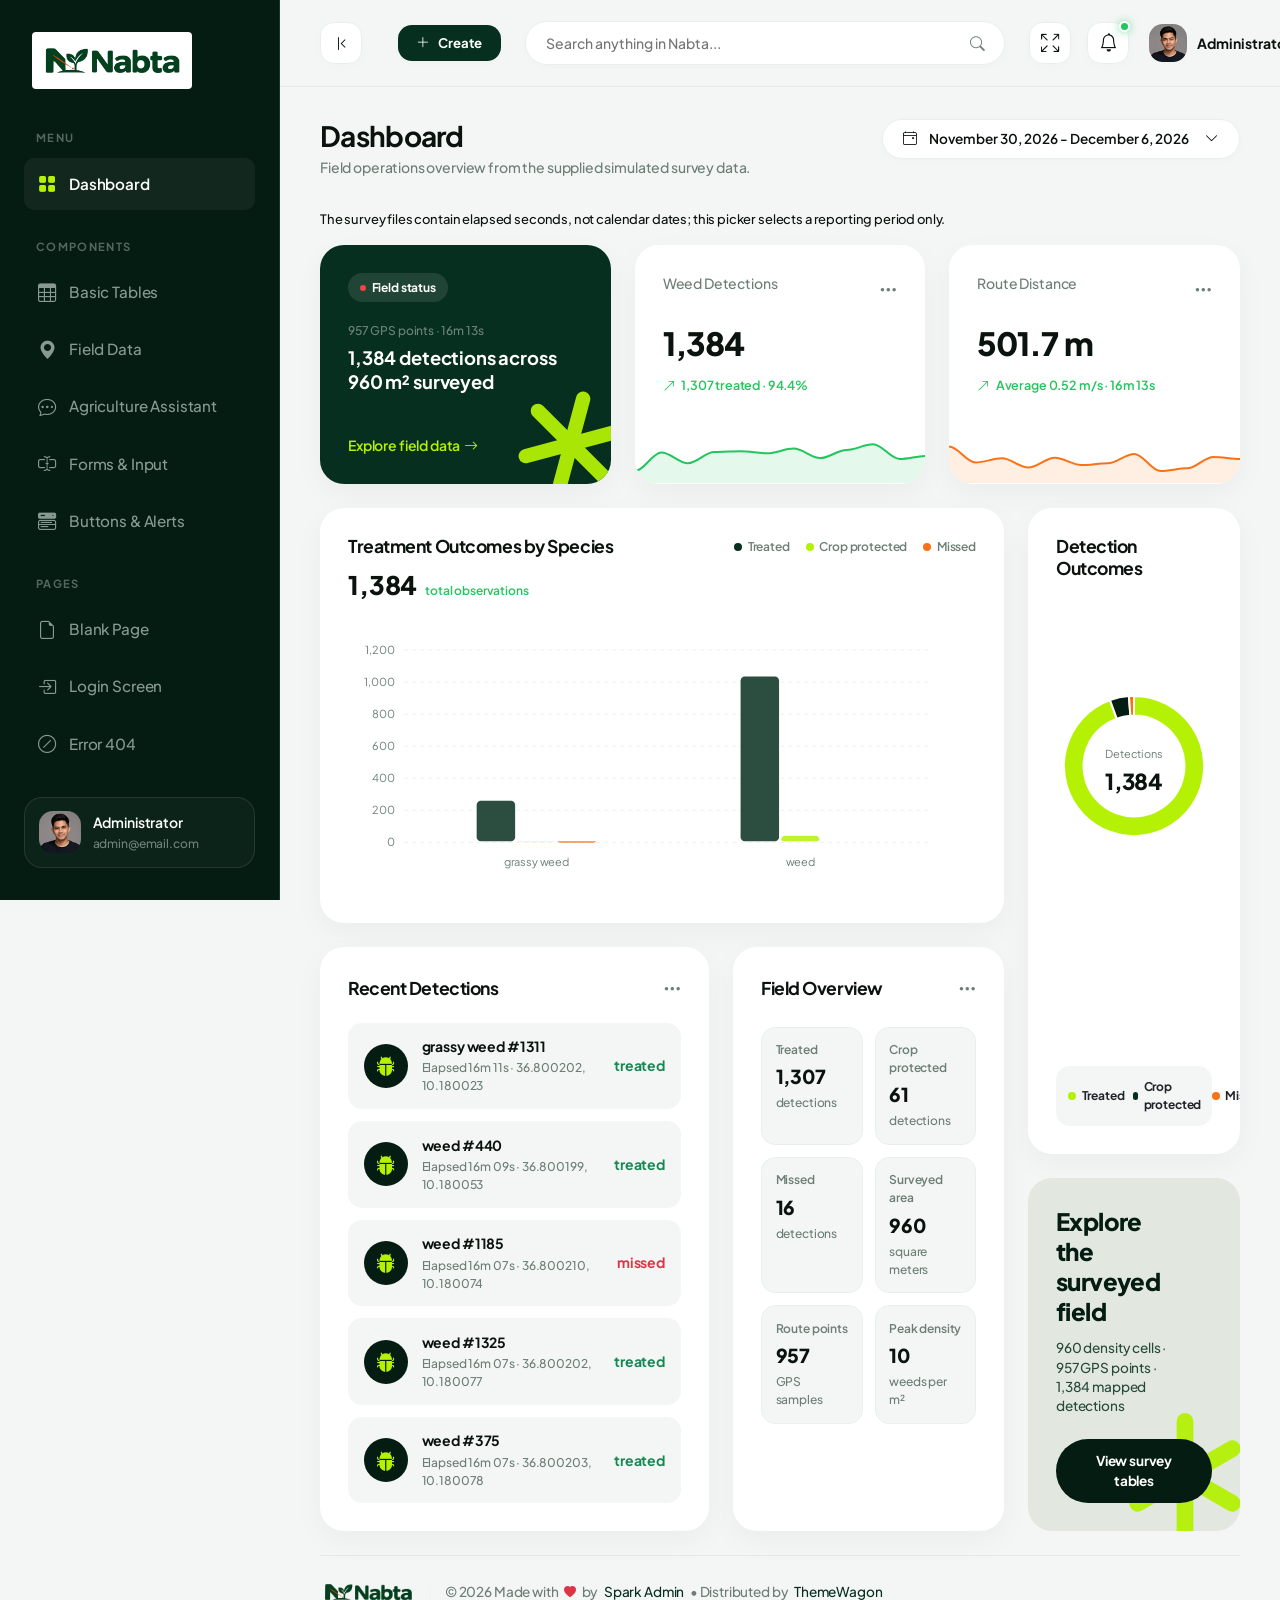
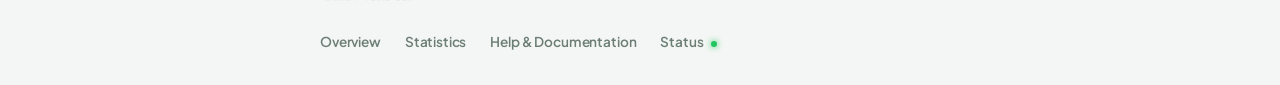
==== commit 13e00af7: "Add OpenAI agriculture assistant Co-authored-by: Copilot <223556219+Copilot@users.noreply.github.com" ====
--- a/index.html
+++ b/index.html
@@ -64,6 +64,12 @@
             <a href="field-data.html" class="sidebar-menu-link" id="menu-fielddata" title="Field Data">
               <i class="bi bi-geo-alt-fill"></i>
               <span>Field Data</span>
+            </a>
+          </li>
+          <li class="sidebar-menu-item">
+            <a href="field-assistant.html" class="sidebar-menu-link" id="menu-fieldassistant" title="Agriculture Assistant">
+              <i class="bi bi-chat-dots"></i>
+              <span>Agriculture Assistant</span>
             </a>
           </li>
           <li class="sidebar-menu-item">
--- a/assets/css/main.css
+++ b/assets/css/main.css
@@ -3228,4 +3228,317 @@
     }
 }
 
-
+.assistant-layout {
+    display: grid;
+    grid-template-columns: minmax(0, 1fr) 300px;
+    gap: 1.25rem;
+    align-items: start;
+}
+
+.assistant-chat-card,
+.assistant-context-card {
+    background: var(--card-background);
+    border: 1px solid var(--border-light);
+    border-radius: var(--radius-xl);
+    box-shadow: var(--shadow-sm);
+}
+
+.assistant-chat-card {
+    display: flex;
+    flex-direction: column;
+    min-width: 0;
+    min-height: 650px;
+    padding: 1.25rem;
+}
+
+.assistant-chat-header {
+    display: flex;
+    align-items: center;
+    gap: 0.85rem;
+    padding-bottom: 1rem;
+    border-bottom: 1px solid var(--border-light);
+}
+
+.assistant-avatar {
+    display: flex;
+    width: 44px;
+    height: 44px;
+    flex: 0 0 44px;
+    align-items: center;
+    justify-content: center;
+    border-radius: 50%;
+    background: var(--brand-forest-medium);
+    color: var(--brand-lime);
+    font-size: 1.25rem;
+}
+
+.assistant-chat-title,
+.assistant-context-heading h2 {
+    margin: 0;
+    font-size: 1rem;
+}
+
+.assistant-chat-subtitle,
+.assistant-context-description {
+    margin: 0.25rem 0 0;
+    color: var(--text-muted-green);
+    font-size: 0.8rem;
+}
+
+.assistant-connection-badge {
+    display: inline-flex;
+    align-items: center;
+    gap: 0.4rem;
+    padding: 0.45rem 0.75rem;
+    border-radius: 50rem;
+    background: var(--bs-body-bg);
+    color: var(--text-muted-green);
+    font-size: 0.78rem;
+    font-weight: 700;
+}
+
+.assistant-connection-badge[data-state="ready"] {
+    background: var(--sys-green-bg);
+    color: #166534;
+}
+
+.assistant-connection-badge[data-state="error"],
+.assistant-connection-badge[data-state="warning"] {
+    background: var(--sys-orange-bg);
+    color: #9A3412;
+}
+
+.assistant-messages {
+    display: flex;
+    flex: 1;
+    flex-direction: column;
+    gap: 0.9rem;
+    min-height: 310px;
+    max-height: 480px;
+    overflow-y: auto;
+    padding: 1.1rem 0.25rem;
+}
+
+.assistant-message {
+    max-width: min(85%, 680px);
+    padding: 0.8rem 1rem;
+    border-radius: var(--radius-lg);
+}
+
+.assistant-message-assistant {
+    align-self: flex-start;
+    background: var(--bs-body-bg);
+}
+
+.assistant-message-user {
+    align-self: flex-end;
+    background: var(--brand-forest-medium);
+    color: #FFFFFF;
+}
+
+.assistant-message-label {
+    display: block;
+    margin-bottom: 0.25rem;
+    color: var(--text-muted-green);
+    font-size: 0.72rem;
+    font-weight: 700;
+}
+
+.assistant-message-user .assistant-message-label {
+    color: rgba(255, 255, 255, 0.72);
+}
+
+.assistant-message-content {
+    margin: 0;
+    line-height: 1.6;
+    white-space: pre-wrap;
+    overflow-wrap: anywhere;
+}
+
+.assistant-suggestions {
+    display: flex;
+    flex-wrap: wrap;
+    gap: 0.5rem;
+    padding: 0.75rem 0;
+}
+
+.assistant-prompt {
+    padding: 0.45rem 0.7rem;
+    border: 1px solid var(--border-light);
+    border-radius: 50rem;
+    background: #FFFFFF;
+    color: var(--brand-forest-medium);
+    font-size: 0.76rem;
+    font-weight: 600;
+    transition: background-color 0.2s ease, border-color 0.2s ease;
+}
+
+.assistant-prompt:hover,
+.assistant-prompt:focus-visible {
+    border-color: var(--brand-forest-medium);
+    background: var(--bs-body-bg);
+}
+
+.assistant-composer {
+    display: flex;
+    align-items: flex-end;
+    gap: 0.6rem;
+    padding: 0.6rem;
+    border: 1px solid var(--border-light);
+    border-radius: var(--radius-lg);
+    background: #FFFFFF;
+}
+
+.assistant-composer:focus-within {
+    border-color: var(--brand-forest-medium);
+    box-shadow: 0 0 0 3px var(--brand-lime-translucent);
+}
+
+.assistant-composer textarea {
+    width: 100%;
+    min-height: 48px;
+    max-height: 140px;
+    resize: vertical;
+    border: 0;
+    outline: 0;
+    background: transparent;
+    color: var(--text-main);
+    font: inherit;
+}
+
+.assistant-composer textarea:focus-visible {
+    outline: 0;
+}
+
+.assistant-send-button {
+    display: inline-flex;
+    width: 42px;
+    height: 42px;
+    flex: 0 0 42px;
+    align-items: center;
+    justify-content: center;
+    border: 0;
+    border-radius: 50%;
+    background: var(--brand-forest-medium);
+    color: #FFFFFF;
+    transition: background-color 0.2s ease, opacity 0.2s ease;
+}
+
+.assistant-send-button:hover:not(:disabled) {
+    background: var(--brand-forest-dark);
+}
+
+.assistant-send-button:disabled {
+    cursor: not-allowed;
+    opacity: 0.45;
+}
+
+.assistant-input-note {
+    margin: 0.5rem 0 0;
+    color: var(--text-muted-green);
+    font-size: 0.72rem;
+}
+
+.assistant-context-card {
+    padding: 1.2rem;
+}
+
+.assistant-context-heading {
+    display: flex;
+    align-items: center;
+    gap: 0.5rem;
+    color: var(--brand-forest-medium);
+}
+
+.assistant-context-heading > i {
+    font-size: 1.1rem;
+}
+
+.assistant-context-status {
+    margin: 1rem 0 0.5rem;
+    color: var(--text-muted-green);
+    font-size: 0.76rem;
+    font-weight: 700;
+}
+
+.assistant-context-status[data-state="ready"] {
+    color: #166534;
+}
+
+.assistant-context-status[data-state="error"] {
+    color: #9A3412;
+}
+
+.assistant-context-stats {
+    display: grid;
+    grid-template-columns: 1fr auto;
+    gap: 0.55rem 0.75rem;
+    margin: 0;
+    padding: 0.75rem 0;
+    border-top: 1px solid var(--border-light);
+}
+
+.assistant-context-stats dt {
+    color: var(--text-muted-green);
+    font-size: 0.78rem;
+    font-weight: 500;
+}
+
+.assistant-context-stats dd {
+    margin: 0;
+    color: var(--text-main);
+    font-size: 0.8rem;
+    font-weight: 700;
+    text-align: right;
+}
+
+.assistant-guidance-note {
+    margin-top: 0.6rem;
+    padding: 0.85rem;
+    border-radius: var(--radius-md);
+    background: var(--bs-body-bg);
+    font-size: 0.78rem;
+}
+
+.assistant-guidance-note strong {
+    color: var(--brand-forest-medium);
+}
+
+.assistant-guidance-note p {
+    margin: 0.3rem 0 0;
+    color: var(--text-muted-green);
+    line-height: 1.5;
+}
+
+.assistant-privacy-note {
+    margin: 0.8rem 0 0;
+    color: var(--text-muted-green);
+    font-size: 0.7rem;
+    line-height: 1.5;
+}
+
+.assistant-error {
+    margin-bottom: 1rem;
+}
+
+@media (max-width: 991.98px) {
+    .assistant-layout {
+        grid-template-columns: minmax(0, 1fr);
+    }
+
+    .assistant-chat-card {
+        min-height: 560px;
+    }
+}
+
+@media (max-width: 575.98px) {
+    .assistant-chat-card {
+        min-height: 520px;
+        padding: 0.9rem;
+    }
+
+    .assistant-message {
+        max-width: 95%;
+    }
+}
+
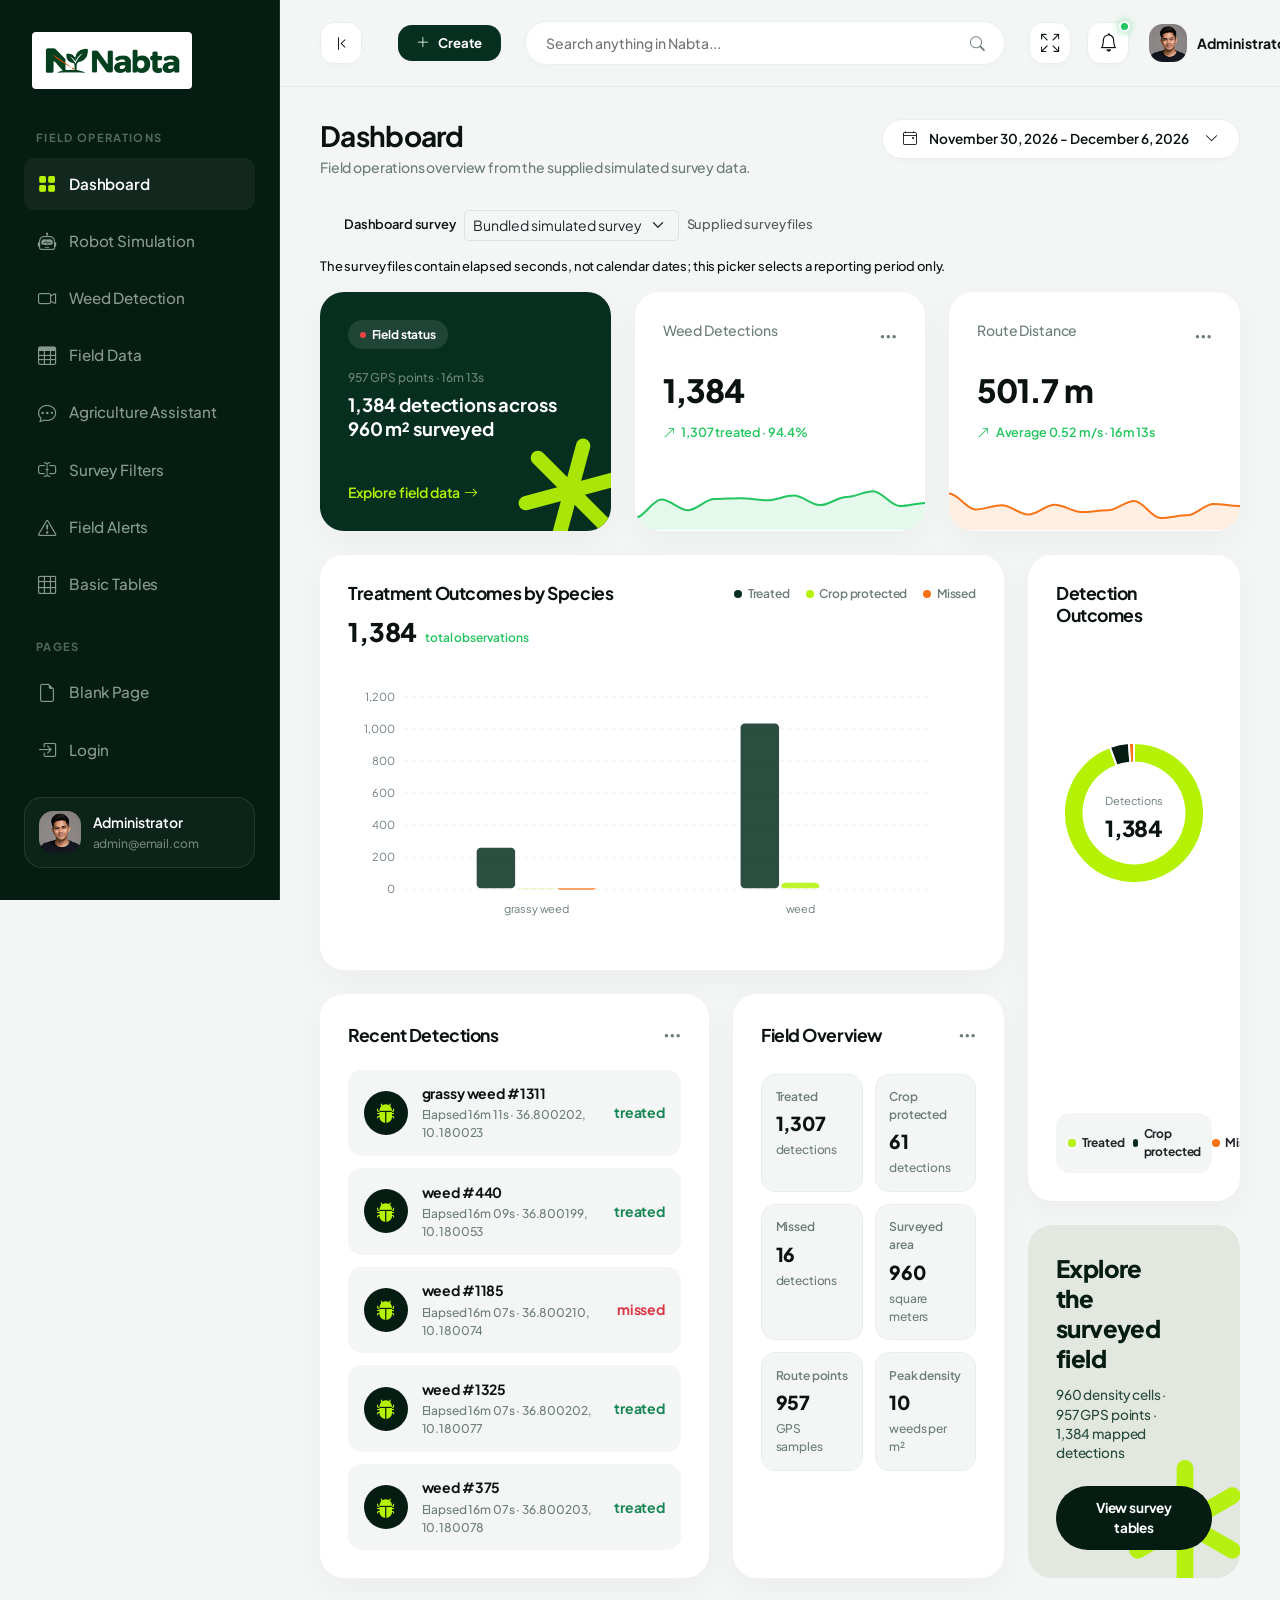
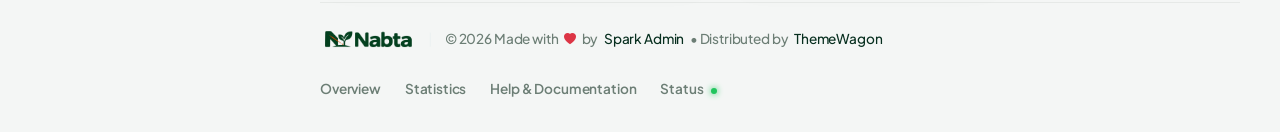
==== commit a226f7cc: "Integrate Nabta simulation and live video stem detection" ====
--- a/index.html
+++ b/index.html
@@ -29,108 +29,9 @@
          START: Sidebar Component
          Highly polished, dark-green sticky navigation
          ========================================== -->
-  <div class="sidebar-wrapper" id="sidebar">
-    <!-- Brand Logo / Identity -->
-    <a href="index.html" class="sidebar-brand">
-      <img src="assets/images/nabta-logo.png" alt="Nabta">
-    </a>
-
-    <!-- Navigation Menu -->
-    <div class="flex-grow-1 overflow-y-auto">
-      <!-- Group: Menu -->
-      <div class="sidebar-menu-section">
-        <div class="sidebar-menu-title">Menu</div>
-        <ul class="sidebar-menu-list">
-          <li class="sidebar-menu-item">
-            <a href="index.html" class="sidebar-menu-link active" id="menu-overview" title="Overview">
-              <i class="bi bi-grid-fill"></i>
-              <span>Dashboard</span>
-            </a>
-          </li>
-        </ul>
-      </div>
-
-      <!-- Group: Components -->
-      <div class="sidebar-menu-section">
-        <div class="sidebar-menu-title">Components</div>
-        <ul class="sidebar-menu-list">
-          <li class="sidebar-menu-item">
-            <a href="tables-basic.html" class="sidebar-menu-link" id="menu-basictables" title="Basic Tables">
-              <i class="bi bi-table"></i>
-              <span>Basic Tables</span>
-            </a>
-          </li>
-          <li class="sidebar-menu-item">
-            <a href="field-data.html" class="sidebar-menu-link" id="menu-fielddata" title="Field Data">
-              <i class="bi bi-geo-alt-fill"></i>
-              <span>Field Data</span>
-            </a>
-          </li>
-          <li class="sidebar-menu-item">
-            <a href="field-assistant.html" class="sidebar-menu-link" id="menu-fieldassistant" title="Agriculture Assistant">
-              <i class="bi bi-chat-dots"></i>
-              <span>Agriculture Assistant</span>
-            </a>
-          </li>
-          <li class="sidebar-menu-item">
-            <a href="ui-forms.html" class="sidebar-menu-link" id="menu-uiforms" title="Forms and Input">
-              <i class="bi bi-input-cursor-text"></i>
-              <span>Forms & Input</span>
-            </a>
-          </li>
-          <li class="sidebar-menu-item">
-            <a href="ui-buttons.html" class="sidebar-menu-link" id="menu-uibuttons" title="Buttons">
-              <i class="bi bi-menu-button-wide-fill"></i>
-              <span>Buttons & Alerts</span>
-            </a>
-          </li>
-        </ul>
-      </div>
-
-      <!-- Group: Pages -->
-      <div class="sidebar-menu-section">
-        <div class="sidebar-menu-title">Pages</div>
-        <ul class="sidebar-menu-list">
-          <li class="sidebar-menu-item">
-            <a href="page-blank.html" class="sidebar-menu-link" id="menu-blankpage" title="Blank Page">
-              <i class="bi bi-file-earmark"></i>
-              <span>Blank Page</span>
-            </a>
-          </li>
-          <li class="sidebar-menu-item">
-            <a href="page-login.html" class="sidebar-menu-link" id="menu-loginpage" title="Login Page">
-              <i class="bi bi-box-arrow-in-right"></i>
-              <span>Login Screen</span>
-            </a>
-          </li>
-          <li class="sidebar-menu-item">
-            <a href="page-404.html" class="sidebar-menu-link" id="menu-404" title="404 Page">
-              <i class="bi bi-slash-circle"></i>
-              <span>Error 404</span>
-            </a>
-          </li>
-        </ul>
-      </div>
-    </div>
-
-    <!-- Sidebar Profile Card (Dynamic Footer) -->
-    <div class="sidebar-profile">
-      <img src="assets/images/avatar.png" alt="Administrator" class="sidebar-profile-img"
-        onerror="this.src='https://images.unsplash.com/photo-1534528741775-53994a69daeb?q=80&w=256&auto=format&fit=crop'">
-      <div class="sidebar-profile-info">
-        <div class="sidebar-profile-name">Administrator</div>
-        <div class="sidebar-profile-email">admin@email.com</div>
-      </div>
-    </div>
-  </div>
-  <!-- ==========================================
-         END: Sidebar Component
-         ========================================== -->
-
-
-  <!-- ==========================================
-         START: Main Content Area
-         ========================================== -->
+  <aside class="sidebar-wrapper" id="sidebar"></aside>
+  <script src="assets/js/sidebar.js"></script>
+
   <div class="main-wrapper">
 
     <!-- START: Top Navbar Component -->
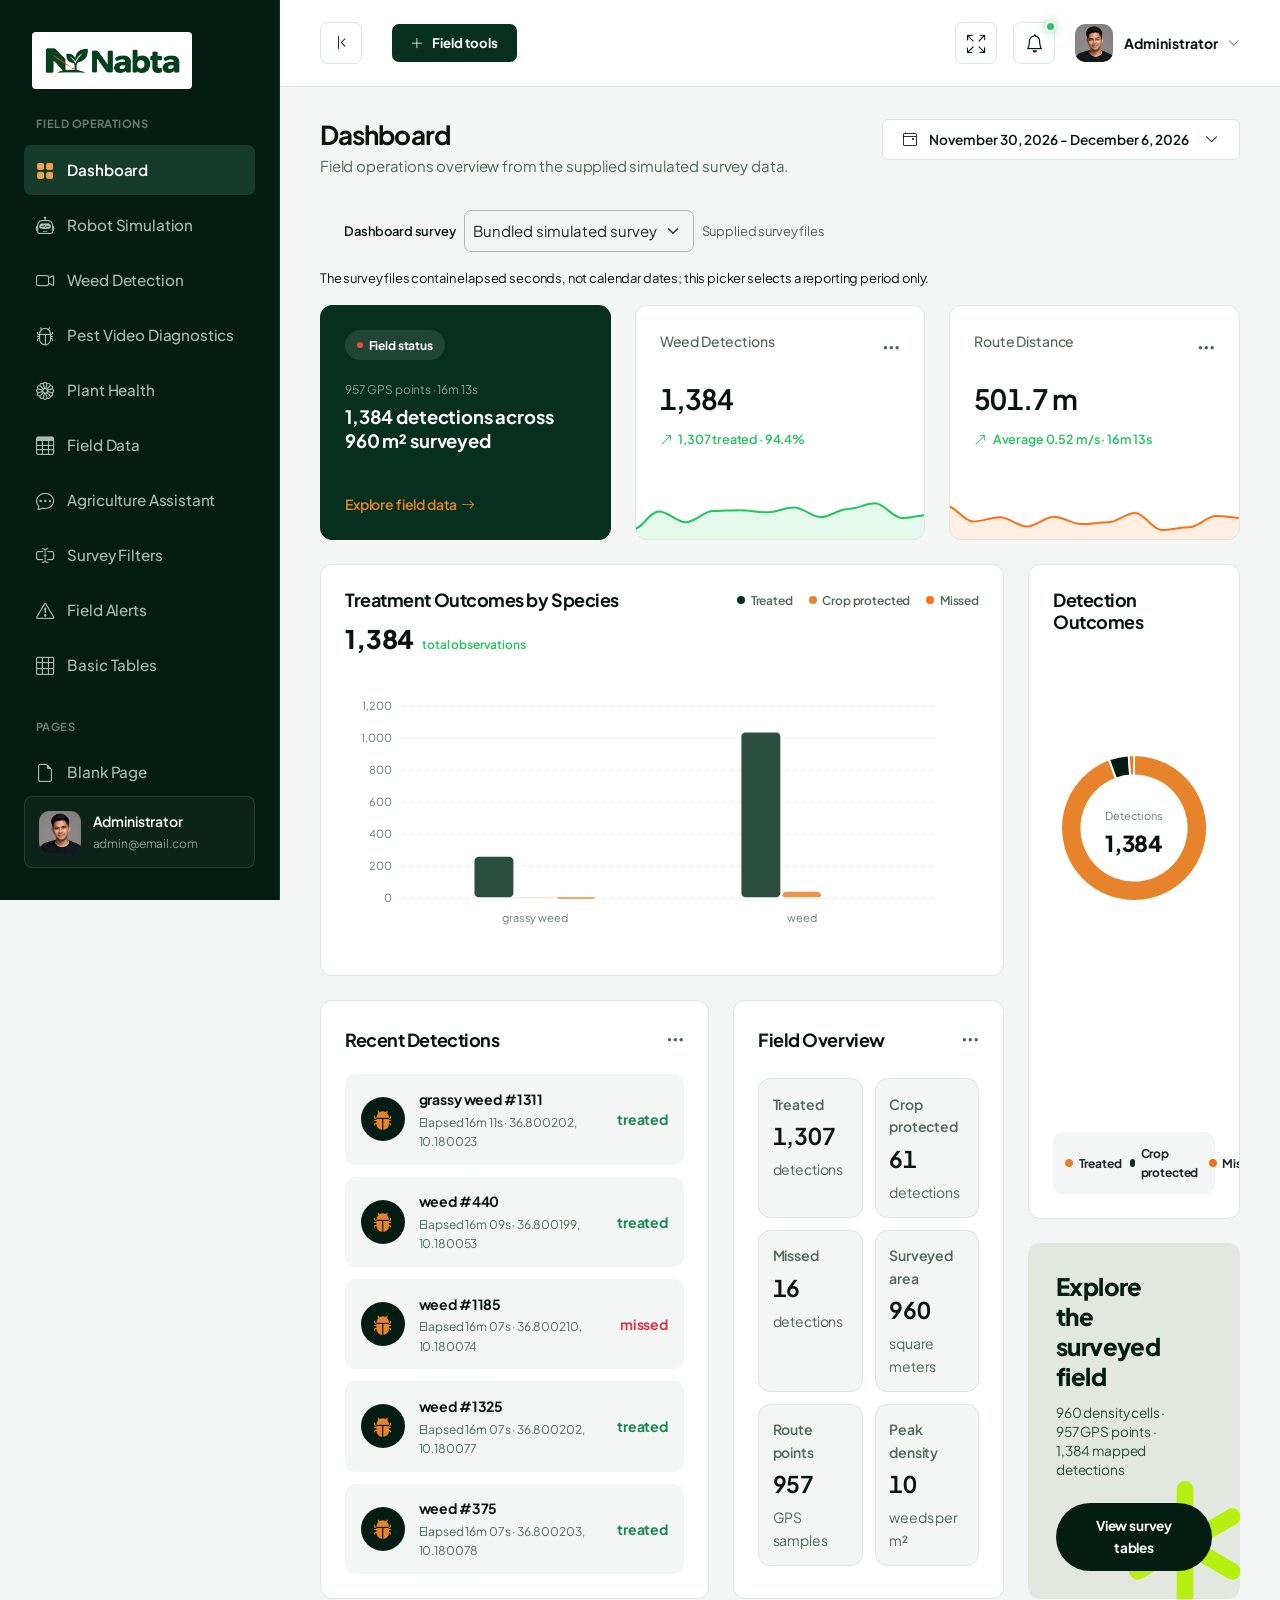
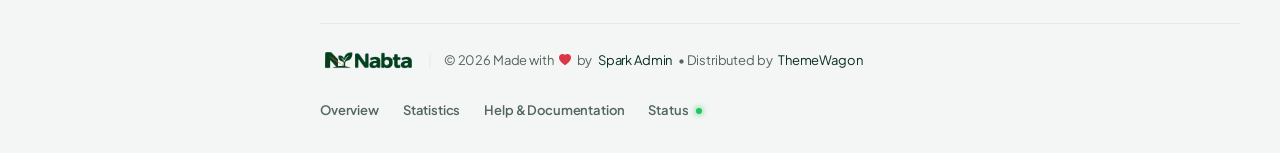
==== commit 2c8799c9: "Polish Nabta dashboard and robot simulation; integrate plant health" ====
--- a/index.html
+++ b/index.html
@@ -4,14 +4,14 @@
 <head>
   <meta charset="UTF-8">
   <meta name="viewport" content="width=device-width, initial-scale=1.0">
-  <title>Nabta - Admin Dashboard</title>
+  <title>Nabta | Field Operations</title>
 
   <!-- SEO Optimization -->
-  <meta name="description" content="Nabta Admin Dashboard">
+  <meta name="description" content="Nabta field operations, robot simulation, and crop analysis.">
   <meta name="author" content="Spark Admin Team">
 
   <!-- Favicon -->
-  <link rel="icon" type="image/png" href="assets/images/favicon.ico">
+  <link rel="icon" type="image/svg+xml" href="assets/images/nabta-icon.svg?v=2">
 
   <!-- Local Third-Party Libraries (100% Offline Compatible) -->
   <link rel="stylesheet" href="assets/libs/bootstrap/css/bootstrap.min.css">
@@ -20,7 +20,7 @@
   <link rel="stylesheet" href="assets/libs/flatpickr/flatpickr.min.css">
 
   <!-- Main Design System & Custom Stylesheet -->
-  <link rel="stylesheet" href="assets/css/main.css">
+  <link rel="stylesheet" href="assets/css/main.css?v=2">
 </head>
 
 <body>
@@ -52,27 +52,19 @@
           <button class="btn-quick-action dropdown-toggle" type="button" data-bs-toggle="dropdown" aria-expanded="false"
             id="quick-actions-dropdown">
             <i class="bi bi-plus-lg"></i>
-            <span>Create</span>
+            <span>Field tools</span>
           </button>
           <ul class="dropdown-menu dropdown-menu-quick-action" aria-labelledby="quick-actions-dropdown">
             <li class="dropdown-header">Quick Action Shortcuts</li>
-            <li><a class="dropdown-item" href="#"><i class="bi bi-file-earmark-plus"></i> New Invoice</a></li>
-            <li><a class="dropdown-item" href="#"><i class="bi bi-person-plus"></i> New User</a></li>
-            <li><a class="dropdown-item" href="#"><i class="bi bi-box-seam"></i> New Product</a></li>
+            <li><a class="dropdown-item" href="simulation.html"><i class="bi bi-robot"></i> Start simulation</a></li>
+            <li><a class="dropdown-item" href="plant-health.html"><i class="bi bi-flower1"></i> Analyze a leaf</a></li>
+            <li><a class="dropdown-item" href="weed-detection.html"><i class="bi bi-camera-video"></i> Analyze a video</a></li>
             <li>
               <hr class="dropdown-divider">
             </li>
-            <li><a class="dropdown-item" href="#"><i class="bi bi-gear"></i> System Settings</a></li>
+            <li><a class="dropdown-item" href="field-data.html"><i class="bi bi-table"></i> Browse field data</a></li>
           </ul>
         </div>
-      </div>
-
-      <!-- Mid navbar: search pill -->
-      <div class="navbar-search-wrapper">
-        <input type="text" class="navbar-search-input" placeholder="Search anything in Nabta..." id="main-search">
-        <button class="navbar-search-btn" aria-label="Search">
-          <i class="bi bi-search"></i>
-        </button>
       </div>
 
       <!-- Right actions -->
--- a/assets/css/main.css
+++ b/assets/css/main.css
@@ -58,16 +58,16 @@
     --brand-forest-dark: #051C12;     /* Core sidebar/brand background */
     --brand-forest-medium: #072F1F;   /* Alert banner / dark card BG */
     --brand-forest-light: #1A3E30;    /* Interactive elements in dark mode */
-    --brand-lime: #B4F105;            /* Lime-yellow accent highlight */
-    --brand-lime-hover: #c1f824;      
-    --brand-lime-translucent: rgba(180, 241, 5, 0.15);
+    --brand-lime: #E7832B;            /* Nabta laser accent, shared legacy token */
+    --brand-lime-hover: #F39B51;
+    --brand-lime-translucent: rgba(231, 131, 43, 0.12);
     
     --text-main: #0B130F;             /* Dark headers, main labels */
-    --text-muted-green: #6C7E75;      /* Secondary labels, muted details */
-    --text-sidebar-muted: #879A91;    /* Sidebar inactive link labels */
+    --text-muted-green: #52665B;      /* Secondary labels, muted details */
+    --text-sidebar-muted: #A9BBB0;    /* Sidebar inactive link labels */
     
     --card-background: #FFFFFF;
-    --border-light: #E9EFEF;
+    --border-light: #DEE7E0;
     --border-dark-green: rgba(255, 255, 255, 0.1);
     
     /* System Colors */
@@ -83,10 +83,10 @@
     --navbar-height: 80px;
     
     /* Border Radii */
-    --radius-xxl: 24px;
-    --radius-xl: 18px;
-    --radius-lg: 14px;
-    --radius-md: 10px;
+    --radius-xxl: 12px;
+    --radius-xl: 12px;
+    --radius-lg: 10px;
+    --radius-md: 8px;
     --radius-sm: 6px;
     
     /* Box Shadows */
@@ -3542,3 +3542,91 @@
     }
 }
 
+
+/* Nabta application polish: shared surfaces, controls, and readable data. */
+:root {
+    --shadow-sm: none;
+    --shadow-md: none;
+    --bs-primary: #145536;
+    --bs-primary-rgb: 20, 85, 54;
+    --bs-link-color: #145536;
+    --bs-link-hover-color: #0c3e25;
+}
+
+body { font-weight: 400; line-height: 1.6; }
+a:hover { color: #145536; }
+:focus-visible { outline: 3px solid #b6661d; outline-offset: 3px; }
+.navbar-custom {
+    background: #fff;
+    grid-template-columns: minmax(0, 1fr) auto !important;
+    backdrop-filter: none;
+    -webkit-backdrop-filter: none;
+    border-bottom: 1px solid var(--border-light);
+}
+.navbar-left { min-width: 0; gap: 6px; }
+.navbar-left > a { line-height: 1.4; }
+.navbar-action-btn,
+.btn-desktop-toggle,
+.sidebar-toggle-btn { border-radius: 8px; }
+.sidebar-menu-link { padding: 10px 12px; min-height: 44px; border-radius: 7px; }
+.sidebar-menu-link.active { background: #173b2b; }
+.sidebar-menu-link.active::before { display: none; }
+.sidebar-menu-link.active i { color: #f3a04f; }
+.sidebar-menu-title { color: #a9bbb0; letter-spacing: .04em; }
+.sidebar-brand { margin-bottom: 26px; }
+.sidebar-profile { border-radius: 8px; }
+.sidebar-profile-email { color: #a9bbb0; }
+.page-title { font-size: 26px; font-weight: 700; letter-spacing: -.035em; }
+.page-subtitle { font-size: 15px; line-height: 1.6; max-width: 780px; }
+.card,
+.table-card-custom,
+.field-stat-tile,
+.assistant-chat-card,
+.assistant-context-card {
+    border: 1px solid var(--border-light);
+    border-radius: 12px;
+    box-shadow: none;
+}
+.card { padding: 24px; }
+.card-title { font-size: 18px; }
+.stat-value { font-size: 28px; font-weight: 650; letter-spacing: -.03em; font-variant-numeric: tabular-nums; }
+.stat-label,
+.field-stat-label,
+.field-stat-tile small { font-size: 14px; color: var(--text-muted-green); }
+.field-stat-value { font-size: 23px; font-weight: 650; font-variant-numeric: tabular-nums; }
+.alert-green-card { border-color: var(--brand-forest-medium); }
+.alert-green-bg-shape { display: none; }
+.btn,
+.btn-quick-action,
+.btn-dark-custom,
+.btn-date-picker,
+.btn-table-action { border-radius: 7px; }
+.btn { font-weight: 600; font-size: 14px; min-height: 40px; }
+.btn-dark { --bs-btn-bg: #104b31; --bs-btn-border-color: #104b31; --bs-btn-hover-bg: #0a3924; --bs-btn-hover-border-color: #0a3924; }
+.btn-primary { --bs-btn-bg: #145536; --bs-btn-border-color: #145536; --bs-btn-hover-bg: #0c3e25; --bs-btn-hover-border-color: #0c3e25; }
+.btn-outline-secondary { --bs-btn-color: #425a4c; --bs-btn-border-color: #a9bbb0; --bs-btn-hover-bg: #edf3ee; --bs-btn-hover-color: #183329; --bs-btn-hover-border-color: #789380; }
+.form-control,
+.form-select { border-color: #a9bbb0; border-radius: 7px; min-height: 42px; font-size: 15px; }
+.form-control:focus,
+.form-select:focus { border-color: #326b48; box-shadow: 0 0 0 3px rgba(50, 107, 72, .12); }
+input[type="file"]::file-selector-button { background: #edf3ee; color: #183329; }
+.table-custom th { text-transform: none; letter-spacing: 0; font-size: 14px; color: #52665b; background: #fafcf9; }
+.table-custom td { font-size: 14px; padding-top: 14px; padding-bottom: 14px; }
+.table-custom tbody tr:hover { background: #f3f8f2; }
+.table-search-input { min-width: 160px; }
+.badge-table { font-size: 13px; }
+.table-footer-control .pagination .page-link { border-radius: 6px; }
+.footer-custom { font-size: 13px; color: #52665b; }
+
+@media (max-width: 768px) {
+    .page-title { font-size: 24px; }
+    .card { padding: 18px; }
+    .navbar-custom { gap: 12px; }
+    .navbar-actions { gap: 6px; }
+    #btn-fullscreen { display: none; }
+    .navbar-actions { margin-left: auto; }
+    .field-stat-value { font-size: 21px; }
+}
+@media (prefers-reduced-motion: reduce) {
+    *, *::before, *::after { animation-duration: .01ms !important; transition-duration: .01ms !important; scroll-behavior: auto !important; }
+}
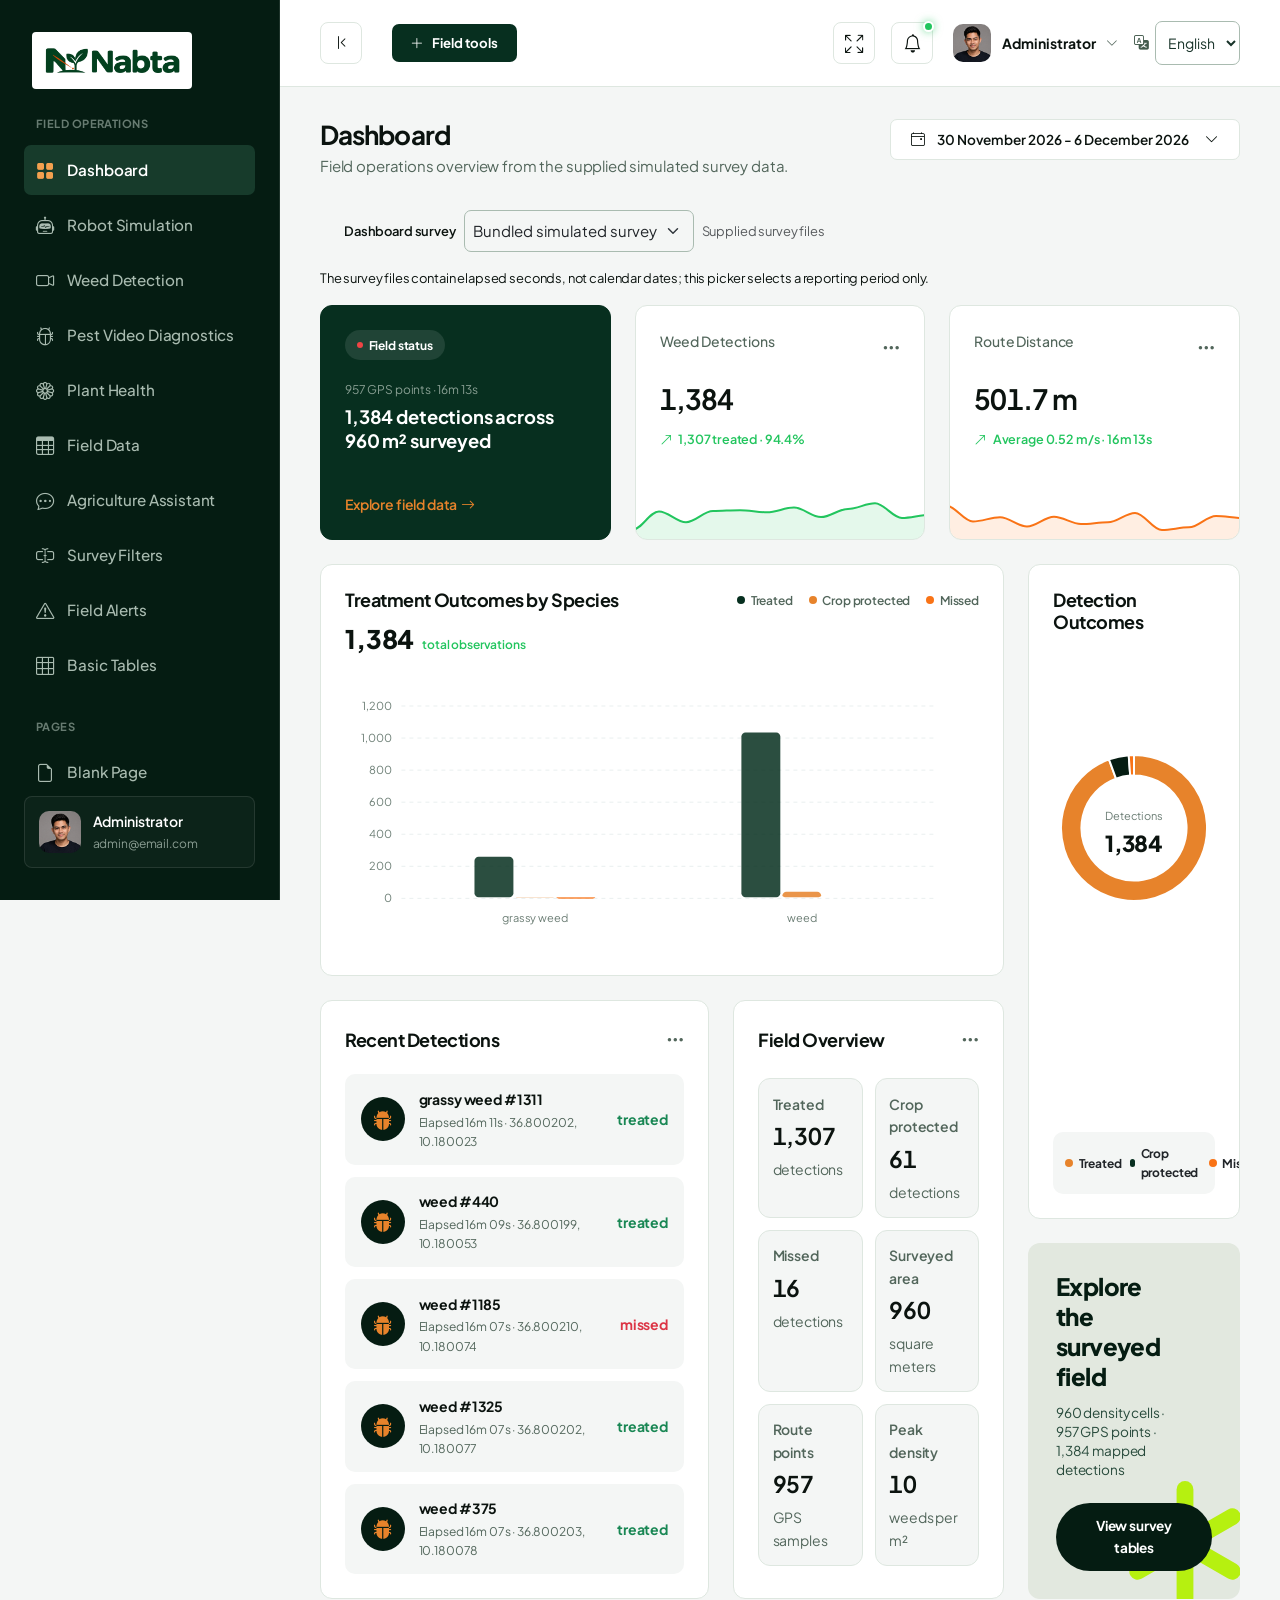
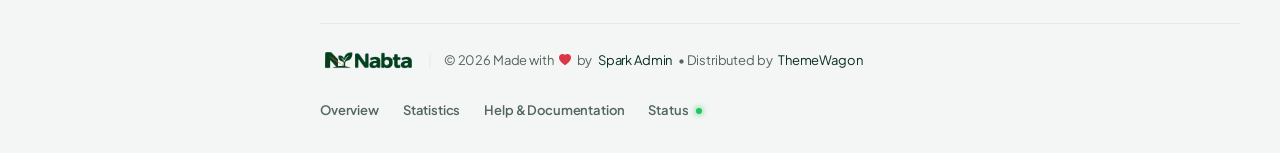
==== commit 013e2872: "Add Arabic and Japanese support and document Nabta project pipeline" ====
--- a/index.html
+++ b/index.html
@@ -21,6 +21,9 @@
 
   <!-- Main Design System & Custom Stylesheet -->
   <link rel="stylesheet" href="assets/css/main.css?v=2">
+  <link rel="stylesheet" href="assets/css/i18n.css?v=1">
+  <script src="assets/js/translations.js?v=1"></script>
+  <script src="assets/js/i18n.js?v=1"></script>
 </head>
 
 <body>
--- a/assets/css/i18n.css
+++ b/assets/css/i18n.css
@@ -0,0 +1,48 @@
+.navbar-custom { grid-template-columns: minmax(0, 1fr) auto auto !important; }
+.language-control { display: inline-flex; align-items: center; gap: 6px; margin: 0; justify-self: end; color: #425a4c; }
+.language-control select { font: inherit; font-size: 14px; color: #183329; background: #fff; border: 1px solid #a9bbb0; border-radius: 7px; min-height: 44px; padding: 8px; max-width: 125px; }
+body > .language-control { position: absolute; inset-block-start: 16px; inset-inline-end: 20px; z-index: 10; }
+html[lang="ar"] body { font-family: Tahoma, Arial, sans-serif; letter-spacing: normal; }
+html[lang="ja"] body { font-family: 'Yu Gothic', 'Hiragino Kaku Gothic ProN', Meiryo, sans-serif; letter-spacing: normal; }
+[dir="rtl"] .sidebar-wrapper { left: auto; right: 0; border-right: 0; border-left: 1px solid var(--border-dark-green); }
+[dir="rtl"] .main-wrapper { margin-left: 0; margin-right: var(--sidebar-width); }
+[dir="rtl"] .sidebar-brand, [dir="rtl"] .sidebar-menu-title { padding-left: 0; padding-right: .5rem; }
+[dir="rtl"] .sidebar-menu-title { text-align: right; letter-spacing: normal; }
+[dir="rtl"] .sidebar-menu-link { text-align: right; }
+[dir="rtl"] .navbar-actions { margin-left: 0; margin-right: auto; }
+[dir="rtl"] .dropdown-menu { text-align: right; }
+[dir="rtl"] .dropdown-menu-end { right: auto !important; left: 0 !important; }
+[dir="rtl"] .dropdown-item i { margin-right: 0; margin-left: .6rem; }
+[dir="rtl"] .form-select { padding-right: .75rem; padding-left: 2.25rem; background-position: left .75rem center; }
+[dir="rtl"] .form-check { padding-left: 0; padding-right: 1.5em; }
+[dir="rtl"] .form-check .form-check-input { float: right; margin-left: 0; margin-right: -1.5em; }
+[dir="rtl"] .table-custom th, [dir="rtl"] .table-custom td { text-align: right; }
+[dir="rtl"] .robot-simulation .metric { border-right: 0; border-left: 1px solid var(--sim-border); }
+[dir="rtl"] .robot-simulation .metric:last-child { border-left: 0; }
+[dir="rtl"] .playback-control { margin-left: 0; margin-right: auto; }
+[dir="rtl"] .telemetry dd { text-align: left; }
+[dir="rtl"] .gps-row dd { direction: ltr; text-align: right; }
+[dir="rtl"] .assistant-message-content { text-align: start; unicode-bidi: plaintext; }
+canvas, video, input[type="number"], input[type="range"], input[type="email"], #gps, #selected-date-range { direction: ltr; }
+.robot-simulation .value, .robot-simulation #target { direction: ltr; unicode-bidi: isolate; }
+.robot-simulation .chart-axis, .robot-simulation .chart-key { direction: ltr; }
+[dir="rtl"] .robot-simulation .swatch { margin-right: 0; margin-left: 5px; }
+[lang="ja"] .sidebar-menu-link { font-size: 14px; }
+[lang="ja"] .sidebar-menu-link span { overflow-wrap: anywhere; }
+@media (min-width: 1201px) { .navbar-custom { gap: 16px; } }
+@media (max-width: 1200px) {
+ [dir="rtl"] .main-wrapper { margin-right: 0; }
+ [dir="rtl"] .sidebar-wrapper { transform: translateX(100%); }
+ [dir="rtl"] .sidebar-wrapper.show { transform: translateX(0); }
+ .language-control { margin-inline-start: auto; }
+ .navbar-custom { column-gap: 10px; }
+}
+@media (max-width: 550px) {
+ .navbar-left { flex: 1 1 auto; }
+ .navbar-left > a { font-size: 13px; }
+ .language-control { gap: 4px; }
+ .language-control select { font-size: 13px; max-width: 100px; }
+ .navbar-actions { order: 3; flex-basis: 100%; justify-content: flex-end; }
+ [dir="rtl"] .robot-simulation .metric:nth-child(2) { border-left: 0; }
+ .language-control i { display: none; }
+}
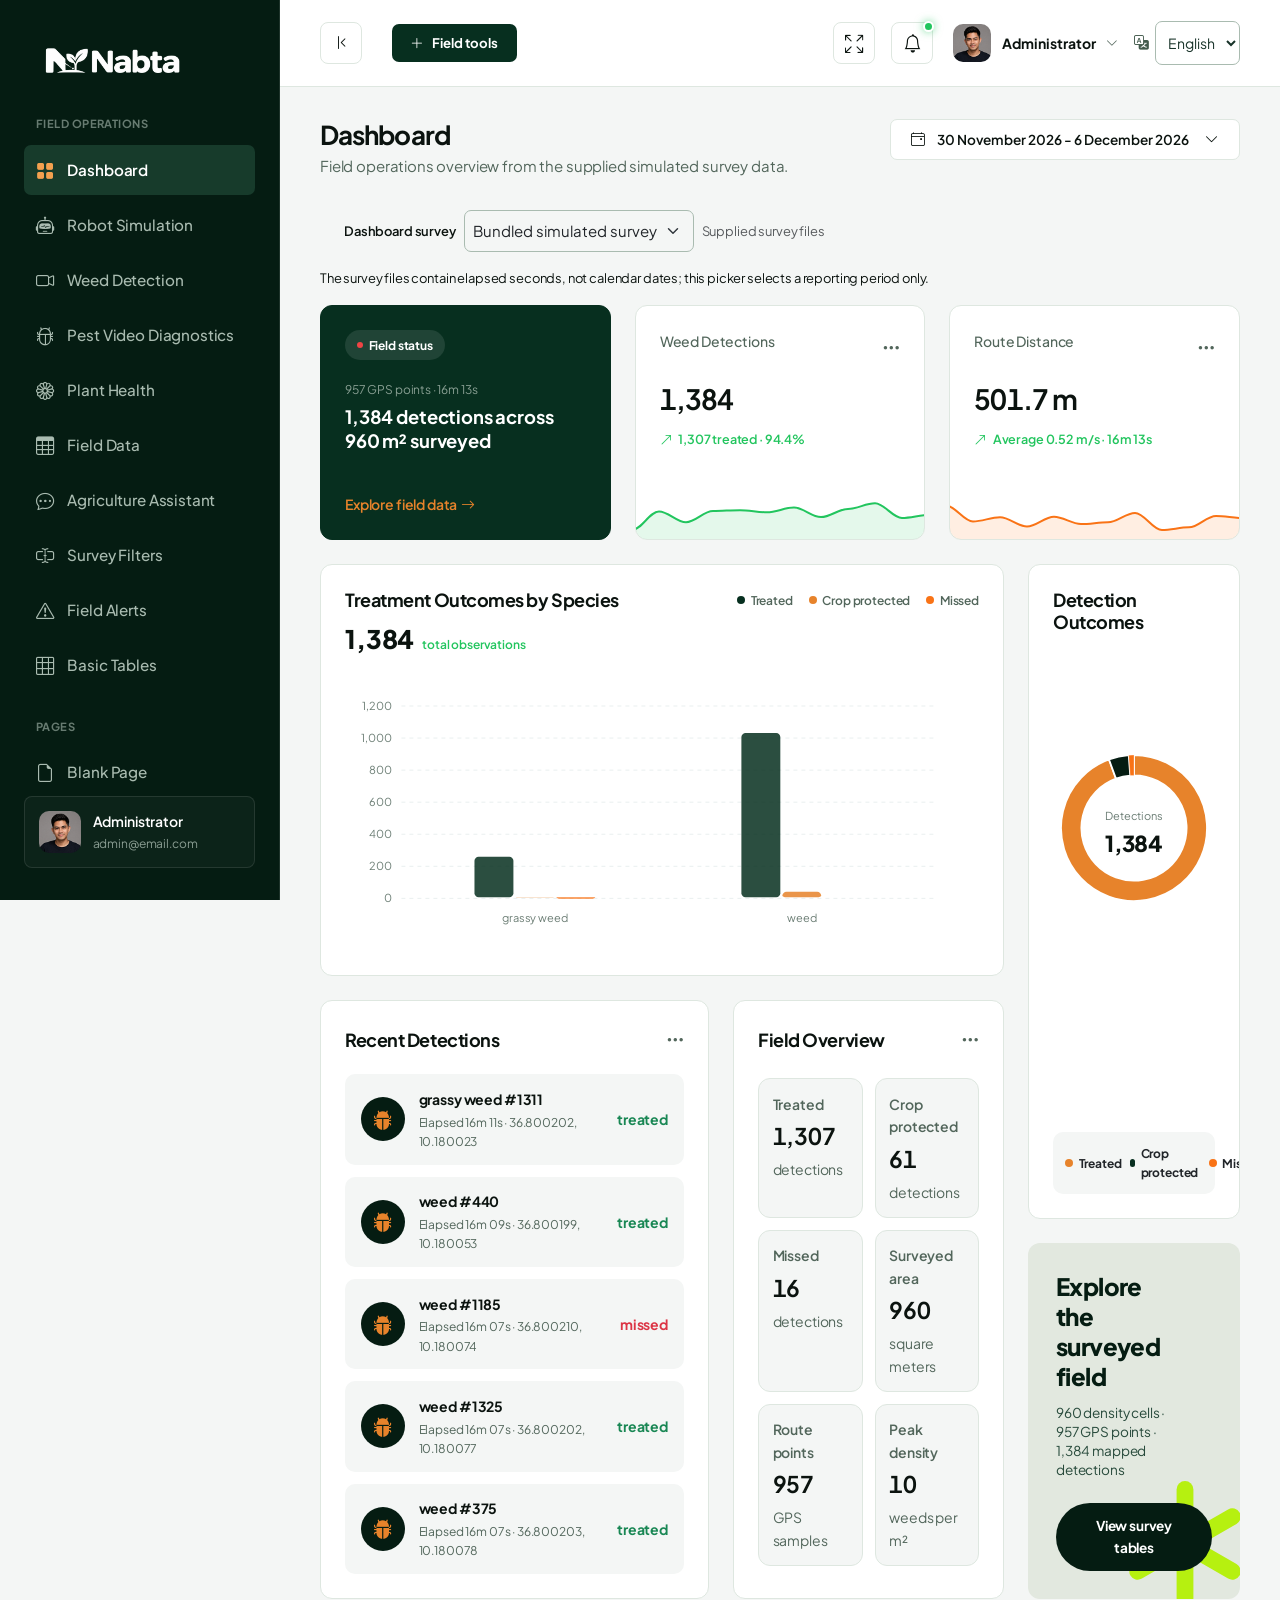
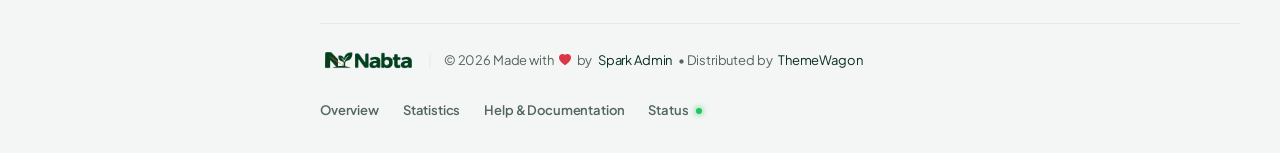
==== commit 54ed0f90: "Make sidebar Nabta logo white on transparent background" ====
--- a/index.html
+++ b/index.html
@@ -20,7 +20,7 @@
   <link rel="stylesheet" href="assets/libs/flatpickr/flatpickr.min.css">
 
   <!-- Main Design System & Custom Stylesheet -->
-  <link rel="stylesheet" href="assets/css/main.css?v=2">
+  <link rel="stylesheet" href="assets/css/main.css?v=3">
   <link rel="stylesheet" href="assets/css/i18n.css?v=1">
   <script src="assets/js/translations.js?v=1"></script>
   <script src="assets/js/i18n.js?v=1"></script>
--- a/assets/css/main.css
+++ b/assets/css/main.css
@@ -180,7 +180,8 @@
     max-width: 100%;
     height: auto;
     padding: 4px 6px;
-    background-color: #FFFFFF;
+    background-color: transparent;
+    filter: brightness(0) invert(1);
     border-radius: 4px;
 }
 
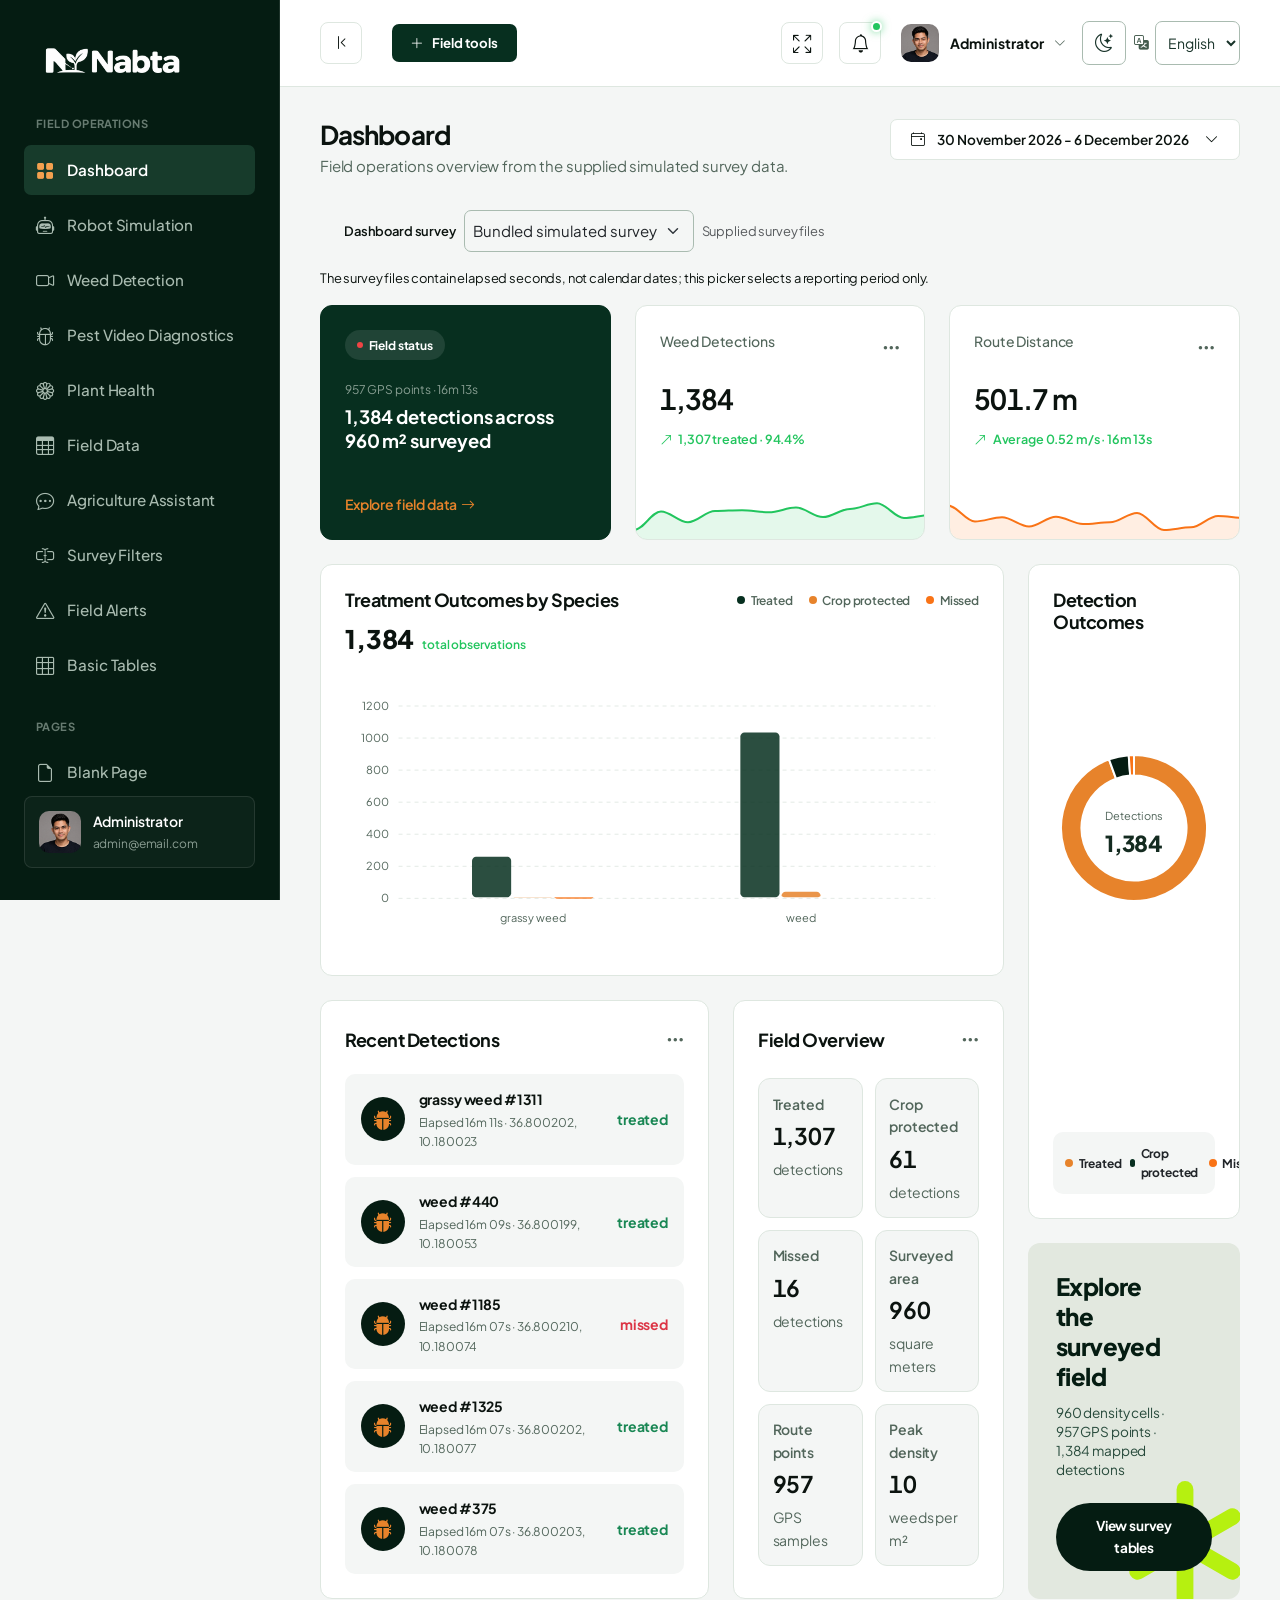
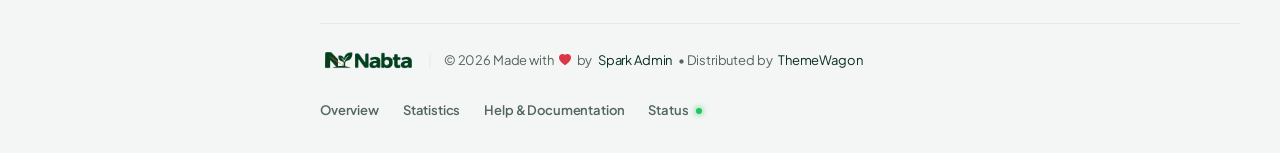
==== commit 4a52ed3e: "Add persistent light and dark themes across Nabta" ====
--- a/index.html
+++ b/index.html
@@ -24,6 +24,8 @@
   <link rel="stylesheet" href="assets/css/i18n.css?v=1">
   <script src="assets/js/translations.js?v=1"></script>
   <script src="assets/js/i18n.js?v=1"></script>
+  <link rel="stylesheet" href="assets/css/themes.css?v=1">
+  <script src="assets/js/theme.js?v=1"></script>
 </head>
 
 <body>
--- a/assets/css/themes.css
+++ b/assets/css/themes.css
@@ -0,0 +1,91 @@
+:root {
+    --theme-surface: #fff; --theme-raised: #edf3ee; --theme-ink: #183329;
+    --theme-muted: #52665b; --theme-control: #a9bbb0; --theme-link: #145536;
+}
+.appearance-controls { display: flex; gap: 8px; align-items: center; justify-self: end; grid-column: -2 / -1; }
+.appearance-controls .language-control { margin-inline-start: 0; }
+.theme-toggle { display: inline-flex; align-items: center; justify-content: center; width: 44px; min-width: 44px; height: 44px; padding: 0; border: 1px solid var(--theme-control); border-radius: 7px; background: var(--theme-surface); color: var(--theme-ink); font-size: 18px; }
+.theme-toggle:hover { background: var(--theme-raised); }
+.theme-toggle:focus-visible { outline: 3px solid #b6661d; outline-offset: 3px; }
+body > .appearance-controls { position: absolute; inset-block-start: 16px; inset-inline-end: 20px; z-index: 10; }
+[data-theme="dark"] {
+    --bs-body-bg: #111713; --bs-body-color: #edf4ee; --bs-emphasis-color: #edf4ee;
+    --bs-secondary-color: #b3c2b8; --bs-secondary-color-rgb: 179,194,184;
+    --bs-tertiary-color: #b3c2b8; --bs-border-color: #38473d;
+    --bs-secondary-bg: #26312a; --bs-tertiary-bg: #202a23;
+    --bs-link-color: #a5dbb6; --bs-link-hover-color: #d2eddb;
+    --bs-link-color-rgb: 165,219,182;
+    --text-main: #edf4ee; --text-muted-green: #b3c2b8;
+    --card-background: #1b221e; --border-light: #38473d;
+    --theme-surface: #1b221e; --theme-raised: #26312a; --theme-ink: #edf4ee;
+    --theme-muted: #b3c2b8; --theme-control: #64796b; --theme-link: #a5dbb6;
+    --sys-green-bg: #203e2a; --sys-orange-bg: #483321; --sys-red-bg: #492b2b;
+    --shadow-lg: none;
+}
+[data-theme="dark"] :is(a, .login-footer-text a):not(.btn,.sidebar-menu-link,.sidebar-brand,.btn-quick-action,.dropdown-item,.page-link) { color: var(--theme-link); }
+[data-theme="dark"] :is(.navbar-custom,.dropdown-menu,.flatpickr-calendar,.login-card,.error-card,.plant-panel,.pest-diagnostic-panel,.detection-metrics,.robot-simulation .panel,.robot-simulation .metrics,.robot-simulation details) { background: var(--theme-surface); color: var(--theme-ink); border-color: var(--border-light); }
+[data-theme="dark"] .flatpickr-calendar { background: var(--theme-surface) !important; }
+[data-theme="dark"] :is(.navbar-action-btn,.btn-desktop-toggle,.sidebar-toggle-btn,.btn-date-picker,.btn-table-action,.table-btn-action,.btn-social,.btn-toggle-password,.language-control select,.form-control,.form-select,.form-control-custom,.form-select-custom,.table-search-input,.assistant-prompt,.assistant-input,.robot-simulation button,.robot-simulation select,.robot-simulation input[type="number"]) { background-color: var(--theme-surface); border-color: var(--theme-control); color: var(--theme-ink); }
+[data-theme="dark"] :is(.navbar-profile-name,.navbar-profile-caret,.table-user-name,.table-order-id,.table-product-name,.table-amount,.dropdown-item,.dropdown-header,.notification-title,.notification-text,.login-title,.form-label-custom,.assistant-context-heading,.assistant-guidance-note strong) { color: var(--theme-ink); }
+[data-theme="dark"] :is(.page-subtitle,.footer-custom,.table-custom th,.table-user-sub,.table-pagination-info,.notification-time,.plant-note,#leaf-placeholder,.detection-note,.detection-metrics span,.pest-diagnostic-panel p,.pest-diagnostic-panel li,.login-subtitle,.login-footer-text,.language-control,.mode-label,.cell-inspector) { color: var(--theme-muted); }
+[data-theme="dark"] :is(.navbar-action-btn,.btn-desktop-toggle,.sidebar-toggle-btn,.dropdown-item,.table-btn-action,.assistant-prompt,.robot-simulation button):hover:not(:disabled) { background-color: var(--theme-raised); color: var(--theme-ink); }
+[data-theme="dark"] :is(.form-control,.form-control-custom,.assistant-input)::placeholder { color: var(--theme-muted); opacity: 1; }
+[data-theme="dark"] :is(.form-control:disabled,.form-control-custom:disabled,.form-control-custom[readonly],.form-select-custom:disabled,.robot-simulation button:disabled) { background: var(--theme-raised); color: var(--theme-muted); }
+[data-theme="dark"] input[type="file"]::file-selector-button { background: var(--theme-raised); color: var(--theme-ink); }
+[data-theme="dark"] .btn-outline-secondary { --bs-btn-color: #d1dfd5; --bs-btn-border-color: #64796b; --bs-btn-hover-bg: #2a3a2e; --bs-btn-hover-color: #fff; --bs-btn-hover-border-color: #a2b9a9; }
+[data-theme="dark"] :is(.btn-primary,.btn-dark,.robot-simulation button.primary) { background: #28613d; border-color: #639b75; color: #fff; }
+[data-theme="dark"] :is(.btn-primary,.btn-dark,.robot-simulation button.primary):hover:not(:disabled) { background: #347b4d; color: #fff; }
+[data-theme="dark"] :is(.table-custom th,.table-custom tbody tr:hover,.cell-inspector,.leaf-stage,.pest-ai-diagnostic,.assistant-message-assistant,.notification-header,.notification-footer) { background: var(--theme-raised); }
+[data-theme="dark"] :is(.table-custom td,.plant-panel td,.table-header-control,.table-footer-control,.dropdown-divider,.notification-header,.notification-footer,.detection-metrics > div,.pest-ai-diagnostic,.plant-panel,.pest-diagnostic-panel) { border-color: var(--border-light); }
+[data-theme="dark"] .table-custom { color: var(--theme-ink); }
+[data-theme="dark"] .table-footer-control .pagination .page-link { color: var(--theme-ink); background: var(--theme-surface); border-color: var(--theme-control); }
+[data-theme="dark"] .table-footer-control .pagination .page-item.active .page-link { color: #fff; background: #28613d; }
+[data-theme="dark"] .table-footer-control .pagination .page-item.disabled .page-link { color: var(--theme-muted); background: var(--theme-raised); }
+[data-theme="dark"] :is(.text-success,.assistant-context-status[data-state="ready"]) { color: #9adead !important; }
+[data-theme="dark"] :is(.text-danger,.assistant-context-status[data-state="error"]) { color: #ffb2ac !important; }
+[data-theme="dark"] .text-warning { color: #f6c58f !important; }
+[data-theme="dark"] :is(.plant-confidence,.assistant-status[data-state="ready"],.badge-paid) { background: #203e2a; color: #b4e7c3; }
+[data-theme="dark"] :is(.plant-confidence.uncertain,.assistant-status[data-state="warning"],.badge-processing) { background: #483321; color: #ffd1a1; }
+[data-theme="dark"] :is(.assistant-status[data-state="error"],.badge-cancelled) { background: #492b2b; color: #ffc2bb; }
+[data-theme="dark"] .robot-simulation { --sim-border: #38473d; --sim-muted: #b3c2b8; }
+[data-theme="dark"] :is(.robot-simulation .map,.robot-simulation .laser-view) { background: #202a23; }
+[data-theme="dark"] .robot-simulation .treatment > div:first-child strong { color: #f3a56b; }
+[data-theme="dark"] .robot-simulation #runSaveStatus { color: #a5dbb6; }
+[data-theme="dark"] .robot-simulation .line-key { border-color: #8dd5a3; }
+[data-theme="dark"] .robot-simulation .target-key { border-color: #f3a56b; }
+[data-theme="dark"] .survey-progress progress::-webkit-progress-bar { background: #38473d; }
+[data-theme="dark"] .survey-progress progress::-webkit-progress-value { background: #8dd5a3; }
+[data-theme="dark"] .survey-progress progress::-moz-progress-bar { background: #8dd5a3; }
+[data-theme="dark"] :is(.flatpickr-day,.flatpickr-current-month,.flatpickr-weekday,.flatpickr-month,.flatpickr-time input,.flatpickr-time .flatpickr-am-pm) { color: var(--theme-ink) !important; }
+[data-theme="dark"] .flatpickr-day.flatpickr-disabled { color: #82978a !important; }
+[data-theme="dark"] :is(.flatpickr-day.inRange,.flatpickr-day:hover) { background: #344d3c; border-color: #64796b; }
+[data-theme="dark"] :is(.flatpickr-prev-month svg,.flatpickr-next-month svg) { fill: var(--theme-ink); }
+[data-theme="dark"] .apexcharts-legend-text { color: var(--theme-muted) !important; }
+[data-theme="dark"] .alert-green-date { color: #b3cbbb; }
+[data-theme="dark"] :is(.table-card-custom,.table-header-control,.table-footer-control,.error-card-custom) { background-color: var(--theme-surface); border-color: var(--border-light) !important; }
+[data-theme="dark"] :is(.simulation-label,.footer-separator,.pest-ai-diagnostic) { color: var(--theme-muted); }
+[data-theme="dark"] :is(.error-title-huge,.login-brand) { color: var(--theme-ink); }
+[data-theme="dark"] .badge-table.success { background: #203e2a; color: #b4e7c3; }
+[data-theme="dark"] .badge-table.pending { background: #483321; color: #ffd1a1; }
+[data-theme="dark"] .badge-table.failed { background: #492b2b; color: #ffc2bb; }
+[data-theme="dark"] .legend-dot.bg-forest-medium { background-color: #8dd5a3 !important; }
+[data-theme="dark"] .login-input:focus { background: var(--theme-surface); color: var(--theme-ink); border-color: #8dd5a3; }
+[data-theme="dark"] :is(.btn-custom-outline-primary,.btn-custom-outline-secondary) { color: #a5dbb6; border-color: #8daf97; }
+[data-theme="dark"] .btn-custom-warning { color: #18221b; }
+[data-theme="dark"] :is(.form-check-input-custom,.form-switch-custom .form-check-input-custom) { background-color: var(--theme-raised); border-color: var(--theme-control); }
+[data-theme="dark"] .form-check-input-custom:checked { background-color: #347b4d; }
+[data-theme="dark"] :is(.footer-copy,.footer-link,.input-group-text-custom) { color: var(--theme-muted); }
+[data-theme="dark"] .input-group-text-custom { background: var(--theme-raised); border-color: var(--theme-control); }
+[data-theme="dark"] .assistant-connection-badge { background: #483321; color: #ffd1a1; }
+[data-theme="dark"] .assistant-connection-badge[data-state="ready"] { background: #203e2a; color: #b4e7c3; }
+[data-theme="dark"] .assistant-connection-badge[data-state="error"] { background: #492b2b; color: #ffc2bb; }
+[data-theme="dark"] .form-feedback-custom.invalid-custom { color: #ffb2ac; }
+[data-theme="dark"] .btn-custom-danger { background: #ad3030; border-color: #ad3030; }
+[data-theme="dark"] .btn-custom-outline-danger { color: #ffb2ac; border-color: #dc6862; }
+[data-theme="dark"] .alert-custom-primary { background: #263c2c; border-color: #4e725a; color: #c4e5ce; }
+@media(max-width:550px) {
+ .navbar-left { min-width: 0; flex: 1 1 145px; }
+ .appearance-controls { gap: 6px; margin-inline-start: auto; }
+ .navbar-custom { column-gap: 8px; }
+ .appearance-controls .language-control select { max-width: 90px; }
+}
